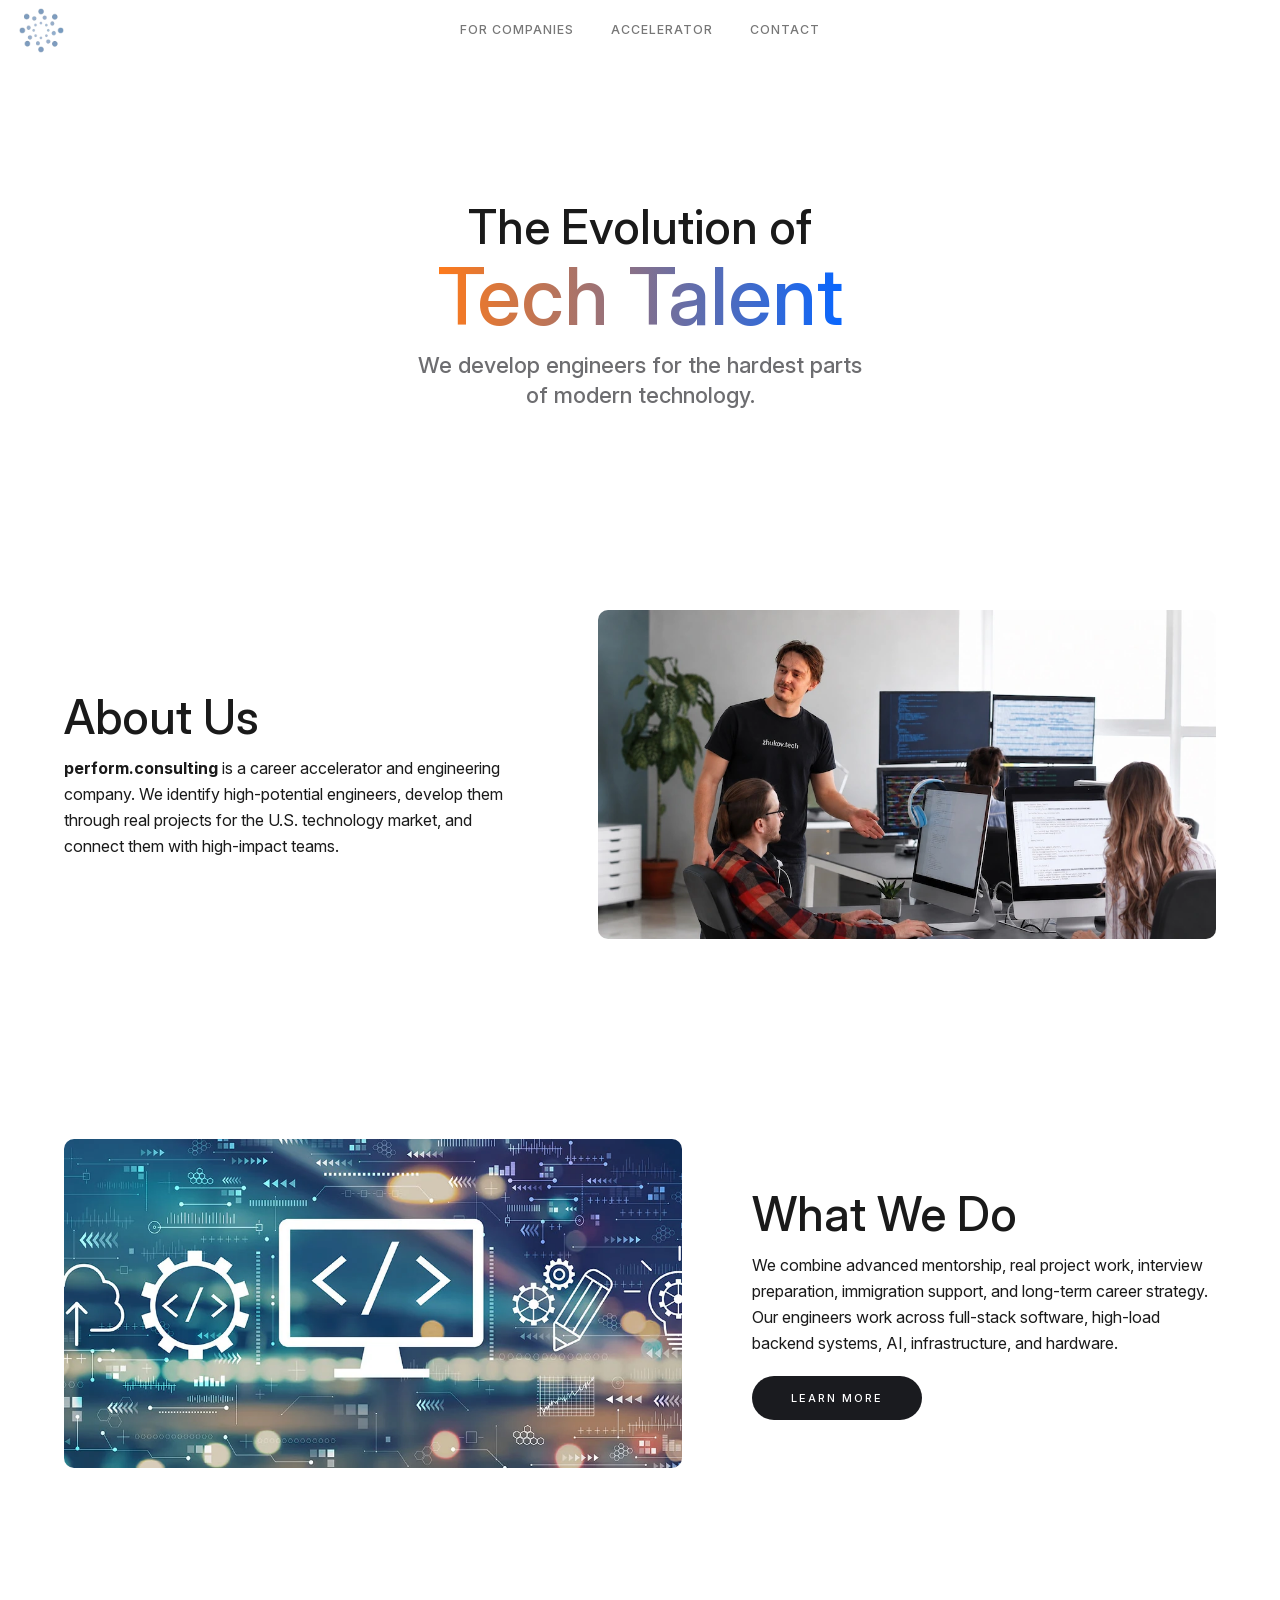
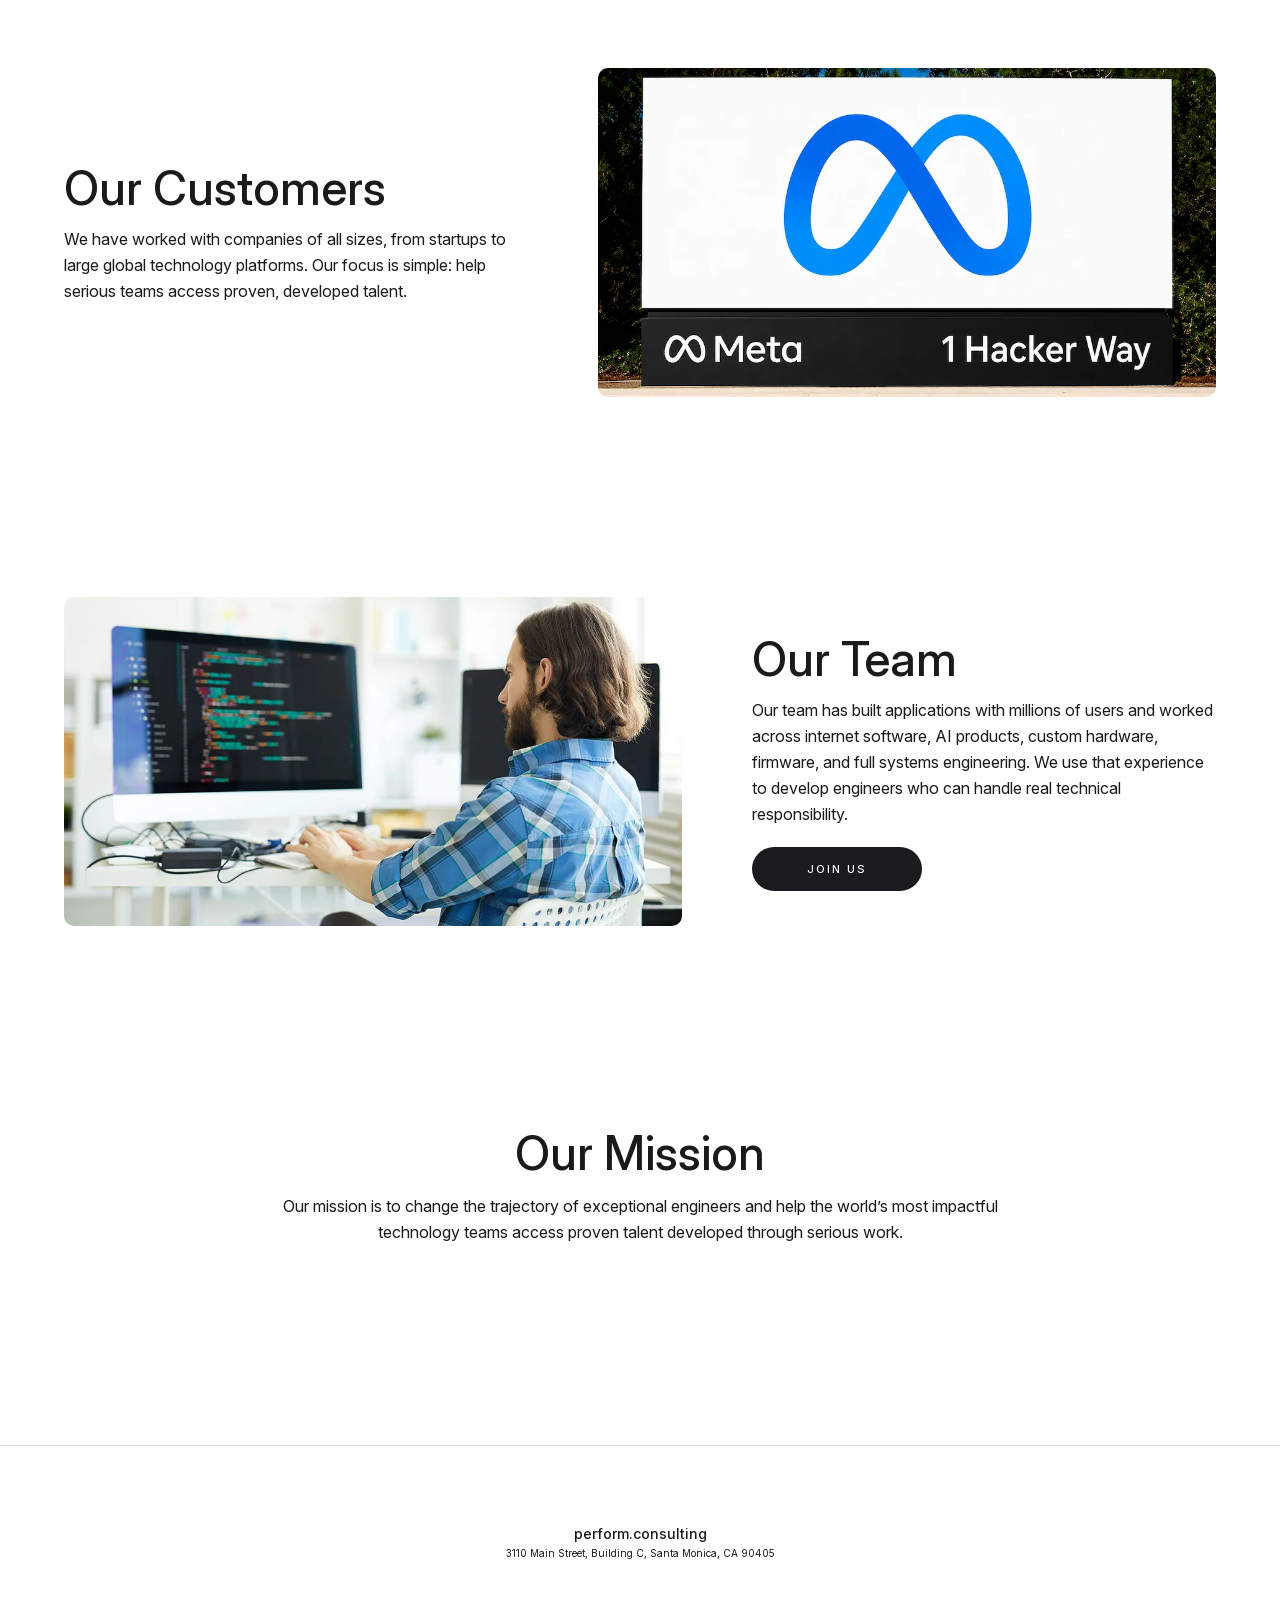
==== index.html @ 32c6f24d "Align secondary page spacing and widths" ====
<!DOCTYPE html><!--  Last Published: Sat May 23 2026 15:25:50 GMT+0000 (Coordinated Universal Time)  -->
<html data-wf-page="6175e6b0add453f90a037ee3" data-wf-site="6175e6b0add4530d88037ee0">
<head>
  <meta charset="utf-8">
  <title>perform.consulting | Engineering Talent Accelerator</title>
  <meta content="perform.consulting develops high-potential engineers through real software, AI, data, and hardware projects, preparing them for top-tier U.S. and global technology careers." name="description">
  <meta content="perform.consulting | Engineering Talent Accelerator" property="og:title">
  <meta content="perform.consulting develops high-potential engineers through real software, AI, data, and hardware projects, preparing them for top-tier U.S. and global technology careers." property="og:description">
  <meta content="perform.consulting | Engineering Talent Accelerator" name="twitter:title">
  <meta content="perform.consulting develops high-potential engineers through real software, AI, data, and hardware projects, preparing them for top-tier U.S. and global technology careers." name="twitter:description">
  <meta property="og:type" content="website">
  <meta content="summary_large_image" name="twitter:card">
  <meta content="width=device-width, initial-scale=1" name="viewport">
  <meta content="ZsxDKaGyRo-cMmP9hx0naSnuQwhyL4IqiapDIbpldpA" name="google-site-verification">
  <link href="css/normalize.css" rel="stylesheet" type="text/css">
  <link href="css/webflow.css" rel="stylesheet" type="text/css">
  <link href="css/grigory-zhukov.webflow.css?v=20260527-subpage-widths" rel="stylesheet" type="text/css">
  <script type="text/javascript">!function(o,c){var n=c.documentElement,t=" w-mod-";n.className+=t+"js",("ontouchstart"in o||o.DocumentTouch&&c instanceof DocumentTouch)&&(n.className+=t+"touch")}(window,document);</script>
  <link href="images/favicon.png" rel="shortcut icon" type="image/x-icon">
  <link href="images/webclip.png" rel="apple-touch-icon">
  <link rel="preload" href="fonts/InterVariable.woff2" as="font" type="font/woff2" crossorigin="">
  <link href="https://www.perform.consulting/" rel="canonical">
  <meta name="format-detection" content="telephone=no">
</head>
<body class="body">
  <div data-collapse="medium" data-animation="default" data-duration="0" data-easing="ease" data-easing2="ease" role="banner" class="navigation w-nav">
    <div class="navigation-wrap">
      <a href="./" aria-current="page" class="logo-link w-nav-brand w--current"><img src="images/logo_256x256.png" width="45" alt="" class="logo-image"></a>
      <div class="menu">
        <nav role="navigation" class="navigation-items w-nav-menu">
          <a href="forcompanies/" class="navigation-item w-nav-link">FOR COMPANIES</a>
          <a href="careers/" class="navigation-item w-nav-link">ACCELERATOR</a>
          <a href="contact/" class="navigation-item w-nav-link">Contact</a>
        </nav>
        <div class="menu-button w-nav-button"></div>
      </div>
    </div>
  </div>
  <div class="intro-header-pc">
    <div class="intro-content cc-homepage">
      <div class="intro-text">
        <div class="pchero-heading"><span class="pchero-title-primary">The Evolution of</span><span class="pchero-title-secondary">Tech Talent</span></div>
        <div class="paragraph-bigger cc-bigger-white-light">We develop engineers for the hardest parts of modern technology.</div>
      </div>
    </div>
  </div>
  <div class="section cc-store-home-wrap">
    <div class="container">
      <div class="home-content-wrap">
        <div class="w-layout-grid about-grid">
          <div id="w-node-_86e64837-0616-515b-4568-76c147234d34-0a037ee3">
            <div class="home-section-wrap">
              <h2 class="pcsectionheading">About Us</h2>
              <p class="paragraph"><strong>perform.consulting</strong> is a career accelerator and engineering company. We identify high-potential engineers, develop them through real projects for the U.S. technology market, and connect them with high-impact teams.</p>
            </div>
          </div><img src="images/front-about-us.webp" id="w-node-_86e64837-0616-515b-4568-76c147234d3f-0a037ee3" sizes="(max-width: 1106px) 90vw, 996px" srcset="images/front-about-us-500.webp 500w, images/front-about-us-800.webp 800w, images/front-about-us.webp 996w" alt="" class="rounded-edges">
        </div>
        <div class="w-layout-grid about-grid cc-about-2">
          <div id="w-node-_86e64837-0616-515b-4568-76c147234d41-0a037ee3">
            <div class="home-section-wrap">
              <h2 class="pcsectionheading">What We Do</h2>
              <p class="paragraph">We combine advanced mentorship, real project work, interview preparation, immigration support, and long-term career strategy. Our engineers work across full-stack software, high-load backend systems, AI, infrastructure, and hardware.</p>
            </div>
            <a href="forcompanies/" class="button w-inline-block">
              <div class="text-block">Learn More</div>
            </a>
          </div><img src="images/front-what-we-do.webp" id="w-node-_86e64837-0616-515b-4568-76c147234d4c-0a037ee3" sizes="(max-width: 1106px) 90vw, 996px" srcset="images/front-what-we-do-500.webp 500w, images/front-what-we-do-800.webp 800w, images/front-what-we-do.webp 996w" alt="" class="rounded-edges">
        </div>
        <div class="w-layout-grid about-grid">
          <div id="w-node-_351ddf1d-1126-1973-0b88-0017800ecb8f-0a037ee3">
            <div class="home-section-wrap">
              <h2 class="pcsectionheading">Our Customers</h2>
              <p class="paragraph">We have worked with companies of all sizes, from startups to large global technology platforms. Our focus is simple: help serious teams access proven, developed talent.</p>
            </div>
          </div><img src="images/front-our-customers.webp" id="w-node-_351ddf1d-1126-1973-0b88-0017800ecb95-0a037ee3" sizes="(max-width: 1106px) 90vw, 996px" srcset="images/front-our-customers-500.webp 500w, images/front-our-customers-800.webp 800w, images/front-our-customers.webp 996w" alt="" class="rounded-edges">
        </div>
        <div class="w-layout-grid about-grid cc-about-2">
          <div id="w-node-_979687c5-6141-2659-eeae-2a353567b558-0a037ee3">
            <div class="home-section-wrap">
              <h2 class="pcsectionheading">Our Team</h2>
              <p class="paragraph">Our team has built applications with millions of users and worked across internet software, AI products, custom hardware, firmware, and full systems engineering. We use that experience to develop engineers who can handle real technical responsibility.</p>
            </div>
            <a href="careers/" class="button w-inline-block">
              <div class="text-block">JOIN US</div>
            </a>
          </div><img src="images/front-our-team.webp" id="w-node-_979687c5-6141-2659-eeae-2a353567b561-0a037ee3" sizes="(max-width: 1106px) 90vw, 996px" srcset="images/front-our-team-500.webp 500w, images/front-our-team-800.webp 800w, images/front-our-team.webp 996w" alt="" class="rounded-edges">
        </div>
      </div>
    </div>
  </div>
  <div class="section">
    <div class="container">
      <div class="blog-heading">
        <div class="hero-centered-section">
          <div class="centered-container-pc hero">
            <h1 class="pcheading"><strong class="pcsectionheading">Our Mission</strong></h1>
            <p class="paragraph">Our mission is to change the trajectory of exceptional engineers and help the world&rsquo;s most impactful technology teams access proven talent developed through serious work.</p>
          </div>
        </div>
      </div>
    </div>
  </div>
  <div class="footerph">
    <div>
      <div class="footer-wrap">
        <div class="div-block-3">
          <a href="./" aria-current="page" class="sclinkfooter w--current">perform.consulting</a><span class="text-span-7">3110 Main Street, Building C, Santa Monica, CA 90405</span>
        </div>
      </div>
    </div>
  </div>
  <script src="https://d3e54v103j8qbb.cloudfront.net/js/jquery-3.5.1.min.dc5e7f18c8.js?site=6175e6b0add4530d88037ee0" type="text/javascript" integrity="sha256-9/aliU8dGd2tb6OSsuzixeV4y/faTqgFtohetphbbj0=" crossorigin="anonymous"></script>
  <script src="js/webflow.js" type="text/javascript"></script>
  <script src="js/perform-menu.js" type="text/javascript"></script>
</body>
</html>
---- css/webflow.css ----
@font-face {
  font-family: 'webflow-icons';
  src: url("[data-uri]") format('truetype');
  font-weight: normal;
  font-style: normal;
}
[class^="w-icon-"],
[class*=" w-icon-"] {
  /* use !important to prevent issues with browser extensions that change fonts */
  font-family: 'webflow-icons' !important;
  speak: none;
  font-style: normal;
  font-weight: normal;
  font-variant: normal;
  text-transform: none;
  line-height: 1;
  /* Better Font Rendering =========== */
  -webkit-font-smoothing: antialiased;
  -moz-osx-font-smoothing: grayscale;
}
.w-icon-slider-right:before {
  content: "\e600";
}
.w-icon-slider-left:before {
  content: "\e601";
}
.w-icon-nav-menu:before {
  content: "\e602";
}
.w-icon-arrow-down:before,
.w-icon-dropdown-toggle:before {
  content: "\e603";
}
.w-icon-file-upload-remove:before {
  content: "\e900";
}
.w-icon-file-upload-icon:before {
  content: "\e903";
}
* {
  -webkit-box-sizing: border-box;
  -moz-box-sizing: border-box;
  box-sizing: border-box;
}
html {
  height: 100%;
}
body {
  margin: 0;
  min-height: 100%;
  background-color: #fff;
  font-family: Arial, sans-serif;
  font-size: 14px;
  line-height: 20px;
  color: #333;
}
img {
  max-width: 100%;
  vertical-align: middle;
  display: inline-block;
}
html.w-mod-touch * {
  background-attachment: scroll !important;
}
.w-block {
  display: block;
}
.w-inline-block {
  max-width: 100%;
  display: inline-block;
}
.w-clearfix:before,
.w-clearfix:after {
  content: " ";
  display: table;
  grid-column-start: 1;
  grid-row-start: 1;
  grid-column-end: 2;
  grid-row-end: 2;
}
.w-clearfix:after {
  clear: both;
}
.w-hidden {
  display: none;
}
.w-button {
  display: inline-block;
  padding: 9px 15px;
  background-color: #3898EC;
  color: white;
  border: 0;
  line-height: inherit;
  text-decoration: none;
  cursor: pointer;
  border-radius: 0;
}
input.w-button {
  -webkit-appearance: button;
}
html[data-w-dynpage] [data-w-cloak] {
  color: transparent !important;
}
.w-code-block {
  margin: unset;
}
pre.w-code-block code {
  all: inherit;
}
pre.w-code-block code > span {
  display: block !important;
}
.w-optimization {
  display: contents;
}
.w-webflow-badge,
.w-webflow-badge > img {
  box-sizing: unset;
  width: unset;
  height: unset;
  max-height: unset;
  max-width: unset;
  min-height: unset;
  min-width: unset;
  margin: unset;
  padding: unset;
  float: unset;
  clear: unset;
  border: unset;
  border-radius: unset;
  background: unset;
  background-image: unset;
  background-position: unset;
  background-size: unset;
  background-repeat: unset;
  background-origin: unset;
  background-clip: unset;
  background-attachment: unset;
  background-color: unset;
  box-shadow: unset;
  transform: unset;
  transition: unset;
  direction: unset;
  font-family: unset;
  font-weight: unset;
  color: unset;
  font-size: unset;
  line-height: unset;
  font-style: unset;
  font-variant: unset;
  text-align: unset;
  letter-spacing: unset;
  text-decoration: unset;
  text-indent: unset;
  text-transform: unset;
  list-style-type: unset;
  text-shadow: unset;
  vertical-align: unset;
  cursor: unset;
  white-space: unset;
  word-break: unset;
  word-spacing: unset;
  word-wrap: unset;
}
.w-webflow-badge {
  position: fixed !important;
  display: inline-block !important;
  visibility: visible !important;
  opacity: 1 !important;
  z-index: 2147483647 !important;
  top: auto !important;
  right: 12px !important;
  bottom: 12px !important;
  left: auto !important;
  color: #aaadb0 !important;
  background-color: #fff !important;
  border-radius: 3px !important;
  padding: 6px !important;
  font-size: 12px !important;
  line-height: 14px !important;
  text-decoration: none !important;
  transform: none !important;
  margin: 0 !important;
  width: auto !important;
  height: auto !important;
  overflow: unset !important;
  white-space: nowrap;
  box-shadow: 0 0 0 1px rgba(0, 0, 0, 0.1), 0px 1px 3px rgba(0, 0, 0, 0.1);
  cursor: pointer;
}
.w-webflow-badge > img {
  position: unset;
  display: inline-block !important;
  visibility: unset !important;
  opacity: 1 !important;
  vertical-align: middle !important;
}
h1,
h2,
h3,
h4,
h5,
h6 {
  font-weight: bold;
  margin-bottom: 10px;
}
h1 {
  font-size: 38px;
  line-height: 44px;
  margin-top: 20px;
}
h2 {
  font-size: 32px;
  line-height: 36px;
  margin-top: 20px;
}
h3 {
  font-size: 24px;
  line-height: 30px;
  margin-top: 20px;
}
h4 {
  font-size: 18px;
  line-height: 24px;
  margin-top: 10px;
}
h5 {
  font-size: 14px;
  line-height: 20px;
  margin-top: 10px;
}
h6 {
  font-size: 12px;
  line-height: 18px;
  margin-top: 10px;
}
p {
  margin-top: 0;
  margin-bottom: 10px;
}
blockquote {
  margin: 0 0 10px 0;
  padding: 10px 20px;
  border-left: 5px solid #E2E2E2;
  font-size: 18px;
  line-height: 22px;
}
figure {
  margin: 0;
  margin-bottom: 10px;
}
figcaption {
  margin-top: 5px;
  text-align: center;
}
ul,
ol {
  margin-top: 0px;
  margin-bottom: 10px;
  padding-left: 40px;
}
.w-list-unstyled {
  padding-left: 0;
  list-style: none;
}
.w-embed:before,
.w-embed:after {
  content: " ";
  display: table;
  grid-column-start: 1;
  grid-row-start: 1;
  grid-column-end: 2;
  grid-row-end: 2;
}
.w-embed:after {
  clear: both;
}
.w-video {
  width: 100%;
  position: relative;
  padding: 0;
}
.w-video iframe,
.w-video object,
.w-video embed {
  position: absolute;
  top: 0;
  left: 0;
  width: 100%;
  height: 100%;
  border: none;
}
fieldset {
  padding: 0;
  margin: 0;
  border: 0;
}
button,
[type='button'],
[type='reset'] {
  border: 0;
  cursor: pointer;
  -webkit-appearance: button;
}
.w-form {
  margin: 0 0 15px;
}
.w-form-done {
  display: none;
  padding: 20px;
  text-align: center;
  background-color: #dddddd;
}
.w-form-fail {
  display: none;
  margin-top: 10px;
  padding: 10px;
  background-color: #ffdede;
}
label {
  display: block;
  margin-bottom: 5px;
  font-weight: bold;
}
.w-input,
.w-select {
  display: block;
  width: 100%;
  height: 38px;
  padding: 8px 12px;
  margin-bottom: 10px;
  font-size: 14px;
  line-height: 1.42857143;
  color: #333333;
  vertical-align: middle;
  background-color: #ffffff;
  border: 1px solid #cccccc;
}
.w-input::placeholder,
.w-select::placeholder {
  color: #999;
}
.w-input:focus,
.w-select:focus {
  border-color: #3898EC;
  outline: 0;
}
.w-input[disabled],
.w-select[disabled],
.w-input[readonly],
.w-select[readonly],
fieldset[disabled] .w-input,
fieldset[disabled] .w-select {
  cursor: not-allowed;
}
.w-input[disabled]:not(.w-input-disabled),
.w-select[disabled]:not(.w-input-disabled),
.w-input[readonly],
.w-select[readonly],
fieldset[disabled]:not(.w-input-disabled) .w-input,
fieldset[disabled]:not(.w-input-disabled) .w-select {
  background-color: #eeeeee;
}
textarea.w-input,
textarea.w-select {
  height: auto;
}
.w-select {
  background-color: #f3f3f3;
}
.w-select[multiple] {
  height: auto;
}
.w-form-label {
  display: inline-block;
  cursor: pointer;
  font-weight: normal;
  margin-bottom: 0px;
}
.w-radio {
  display: block;
  margin-bottom: 5px;
  padding-left: 20px;
}
.w-radio:before,
.w-radio:after {
  content: " ";
  display: table;
  grid-column-start: 1;
  grid-row-start: 1;
  grid-column-end: 2;
  grid-row-end: 2;
}
.w-radio:after {
  clear: both;
}
.w-radio-input {
  margin: 4px 0 0;
  line-height: normal;
  float: left;
  margin-left: -20px;
}
.w-radio-input {
  margin-top: 3px;
}
.w-file-upload {
  display: block;
  margin-bottom: 10px;
}
.w-file-upload-input {
  width: 0.1px;
  height: 0.1px;
  opacity: 0;
  overflow: hidden;
  position: absolute;
  z-index: -100;
}
.w-file-upload-default,
.w-file-upload-uploading,
.w-file-upload-success {
  display: inline-block;
  color: #333333;
}
.w-file-upload-error {
  display: block;
  margin-top: 10px;
}
.w-file-upload-default.w-hidden,
.w-file-upload-uploading.w-hidden,
.w-file-upload-error.w-hidden,
.w-file-upload-success.w-hidden {
  display: none;
}
.w-file-upload-uploading-btn {
  display: flex;
  font-size: 14px;
  font-weight: normal;
  cursor: pointer;
  margin: 0;
  padding: 8px 12px;
  border: 1px solid #cccccc;
  background-color: #fafafa;
}
.w-file-upload-file {
  display: flex;
  flex-grow: 1;
  justify-content: space-between;
  margin: 0;
  padding: 8px 9px 8px 11px;
  border: 1px solid #cccccc;
  background-color: #fafafa;
}
.w-file-upload-file-name {
  font-size: 14px;
  font-weight: normal;
  display: block;
}
.w-file-remove-link {
  margin-top: 3px;
  margin-left: 10px;
  width: auto;
  height: auto;
  padding: 3px;
  display: block;
  cursor: pointer;
}
.w-icon-file-upload-remove {
  margin: auto;
  font-size: 10px;
}
.w-file-upload-error-msg {
  display: inline-block;
  color: #ea384c;
  padding: 2px 0;
}
.w-file-upload-info {
  display: inline-block;
  line-height: 38px;
  padding: 0 12px;
}
.w-file-upload-label {
  display: inline-block;
  font-size: 14px;
  font-weight: normal;
  cursor: pointer;
  margin: 0;
  padding: 8px 12px;
  border: 1px solid #cccccc;
  background-color: #fafafa;
}
.w-icon-file-upload-icon,
.w-icon-file-upload-uploading {
  display: inline-block;
  margin-right: 8px;
  width: 20px;
}
.w-icon-file-upload-uploading {
  height: 20px;
}
.w-container {
  margin-left: auto;
  margin-right: auto;
  max-width: 940px;
}
.w-container:before,
.w-container:after {
  content: " ";
  display: table;
  grid-column-start: 1;
  grid-row-start: 1;
  grid-column-end: 2;
  grid-row-end: 2;
}
.w-container:after {
  clear: both;
}
.w-container .w-row {
  margin-left: -10px;
  margin-right: -10px;
}
.w-row:before,
.w-row:after {
  content: " ";
  display: table;
  grid-column-start: 1;
  grid-row-start: 1;
  grid-column-end: 2;
  grid-row-end: 2;
}
.w-row:after {
  clear: both;
}
.w-row .w-row {
  margin-left: 0;
  margin-right: 0;
}
.w-col {
  position: relative;
  float: left;
  width: 100%;
  min-height: 1px;
  padding-left: 10px;
  padding-right: 10px;
}
.w-col .w-col {
  padding-left: 0;
  padding-right: 0;
}
.w-col-1 {
  width: 8.33333333%;
}
.w-col-2 {
  width: 16.66666667%;
}
.w-col-3 {
  width: 25%;
}
.w-col-4 {
  width: 33.33333333%;
}
.w-col-5 {
  width: 41.66666667%;
}
.w-col-6 {
  width: 50%;
}
.w-col-7 {
  width: 58.33333333%;
}
.w-col-8 {
  width: 66.66666667%;
}
.w-col-9 {
  width: 75%;
}
.w-col-10 {
  width: 83.33333333%;
}
.w-col-11 {
  width: 91.66666667%;
}
.w-col-12 {
  width: 100%;
}
.w-hidden-main {
  display: none !important;
}
@media screen and (max-width: 991px) {
  .w-container {
    max-width: 728px;
  }
  .w-hidden-main {
    display: inherit !important;
  }
  .w-hidden-medium {
    display: none !important;
  }
  .w-col-medium-1 {
    width: 8.33333333%;
  }
  .w-col-medium-2 {
    width: 16.66666667%;
  }
  .w-col-medium-3 {
    width: 25%;
  }
  .w-col-medium-4 {
    width: 33.33333333%;
  }
  .w-col-medium-5 {
    width: 41.66666667%;
  }
  .w-col-medium-6 {
    width: 50%;
  }
  .w-col-medium-7 {
    width: 58.33333333%;
  }
  .w-col-medium-8 {
    width: 66.66666667%;
  }
  .w-col-medium-9 {
    width: 75%;
  }
  .w-col-medium-10 {
    width: 83.33333333%;
  }
  .w-col-medium-11 {
    width: 91.66666667%;
  }
  .w-col-medium-12 {
    width: 100%;
  }
  .w-col-stack {
    width: 100%;
    left: auto;
    right: auto;
  }
}
@media screen and (max-width: 767px) {
  .w-hidden-main {
    display: inherit !important;
  }
  .w-hidden-medium {
    display: inherit !important;
  }
  .w-hidden-small {
    display: none !important;
  }
  .w-row,
  .w-container .w-row {
    margin-left: 0;
    margin-right: 0;
  }
  .w-col {
    width: 100%;
    left: auto;
    right: auto;
  }
  .w-col-small-1 {
    width: 8.33333333%;
  }
  .w-col-small-2 {
    width: 16.66666667%;
  }
  .w-col-small-3 {
    width: 25%;
  }
  .w-col-small-4 {
    width: 33.33333333%;
  }
  .w-col-small-5 {
    width: 41.66666667%;
  }
  .w-col-small-6 {
    width: 50%;
  }
  .w-col-small-7 {
    width: 58.33333333%;
  }
  .w-col-small-8 {
    width: 66.66666667%;
  }
  .w-col-small-9 {
    width: 75%;
  }
  .w-col-small-10 {
    width: 83.33333333%;
  }
  .w-col-small-11 {
    width: 91.66666667%;
  }
  .w-col-small-12 {
    width: 100%;
  }
}
@media screen and (max-width: 479px) {
  .w-container {
    max-width: none;
  }
  .w-hidden-main {
    display: inherit !important;
  }
  .w-hidden-medium {
    display: inherit !important;
  }
  .w-hidden-small {
    display: inherit !important;
  }
  .w-hidden-tiny {
    display: none !important;
  }
  .w-col {
    width: 100%;
  }
  .w-col-tiny-1 {
    width: 8.33333333%;
  }
  .w-col-tiny-2 {
    width: 16.66666667%;
  }
  .w-col-tiny-3 {
    width: 25%;
  }
  .w-col-tiny-4 {
    width: 33.33333333%;
  }
  .w-col-tiny-5 {
    width: 41.66666667%;
  }
  .w-col-tiny-6 {
    width: 50%;
  }
  .w-col-tiny-7 {
    width: 58.33333333%;
  }
  .w-col-tiny-8 {
    width: 66.66666667%;
  }
  .w-col-tiny-9 {
    width: 75%;
  }
  .w-col-tiny-10 {
    width: 83.33333333%;
  }
  .w-col-tiny-11 {
    width: 91.66666667%;
  }
  .w-col-tiny-12 {
    width: 100%;
  }
}
.w-widget {
  position: relative;
}
.w-widget-map {
  width: 100%;
  height: 400px;
}
.w-widget-map label {
  width: auto;
  display: inline;
}
.w-widget-map img {
  max-width: inherit;
}
.w-widget-map .gm-style-iw {
  text-align: center;
}
.w-widget-map .gm-style-iw > button {
  display: none !important;
}
.w-widget-twitter {
  overflow: hidden;
}
.w-widget-twitter-count-shim {
  display: inline-block;
  vertical-align: top;
  position: relative;
  width: 28px;
  height: 20px;
  text-align: center;
  background: white;
  border: #758696 solid 1px;
  border-radius: 3px;
}
.w-widget-twitter-count-shim * {
  pointer-events: none;
  user-select: none;
}
.w-widget-twitter-count-shim .w-widget-twitter-count-inner {
  position: relative;
  font-size: 15px;
  line-height: 12px;
  text-align: center;
  color: #999;
  font-family: serif;
}
.w-widget-twitter-count-shim .w-widget-twitter-count-clear {
  position: relative;
  display: block;
}
.w-widget-twitter-count-shim.w--large {
  width: 36px;
  height: 28px;
}
.w-widget-twitter-count-shim.w--large .w-widget-twitter-count-inner {
  font-size: 18px;
  line-height: 18px;
}
.w-widget-twitter-count-shim:not(.w--vertical) {
  margin-left: 5px;
  margin-right: 8px;
}
.w-widget-twitter-count-shim:not(.w--vertical).w--large {
  margin-left: 6px;
}
.w-widget-twitter-count-shim:not(.w--vertical):before,
.w-widget-twitter-count-shim:not(.w--vertical):after {
  top: 50%;
  left: 0;
  border: solid transparent;
  content: ' ';
  height: 0;
  width: 0;
  position: absolute;
  pointer-events: none;
}
.w-widget-twitter-count-shim:not(.w--vertical):before {
  border-color: rgba(117, 134, 150, 0);
  border-right-color: #5d6c7b;
  border-width: 4px;
  margin-left: -9px;
  margin-top: -4px;
}
.w-widget-twitter-count-shim:not(.w--vertical).w--large:before {
  border-width: 5px;
  margin-left: -10px;
  margin-top: -5px;
}
.w-widget-twitter-count-shim:not(.w--vertical):after {
  border-color: rgba(255, 255, 255, 0);
  border-right-color: white;
  border-width: 4px;
  margin-left: -8px;
  margin-top: -4px;
}
.w-widget-twitter-count-shim:not(.w--vertical).w--large:after {
  border-width: 5px;
  margin-left: -9px;
  margin-top: -5px;
}
.w-widget-twitter-count-shim.w--vertical {
  width: 61px;
  height: 33px;
  margin-bottom: 8px;
}
.w-widget-twitter-count-shim.w--vertical:before,
.w-widget-twitter-count-shim.w--vertical:after {
  top: 100%;
  left: 50%;
  border: solid transparent;
  content: ' ';
  height: 0;
  width: 0;
  position: absolute;
  pointer-events: none;
}
.w-widget-twitter-count-shim.w--vertical:before {
  border-color: rgba(117, 134, 150, 0);
  border-top-color: #5d6c7b;
  border-width: 5px;
  margin-left: -5px;
}
.w-widget-twitter-count-shim.w--vertical:after {
  border-color: rgba(255, 255, 255, 0);
  border-top-color: white;
  border-width: 4px;
  margin-left: -4px;
}
.w-widget-twitter-count-shim.w--vertical .w-widget-twitter-count-inner {
  font-size: 18px;
  line-height: 22px;
}
.w-widget-twitter-count-shim.w--vertical.w--large {
  width: 76px;
}
.w-background-video {
  position: relative;
  overflow: hidden;
  height: 500px;
  color: white;
}
.w-background-video > video {
  background-size: cover;
  background-position: 50% 50%;
  position: absolute;
  margin: auto;
  width: 100%;
  height: 100%;
  right: -100%;
  bottom: -100%;
  top: -100%;
  left: -100%;
  object-fit: cover;
  z-index: -100;
}
.w-background-video > video::-webkit-media-controls-start-playback-button {
  display: none !important;
  -webkit-appearance: none;
}
.w-background-video--control {
  position: absolute;
  bottom: 1em;
  right: 1em;
  background-color: transparent;
  padding: 0;
}
.w-background-video--control > [hidden] {
  display: none !important;
}
.w-slider {
  position: relative;
  height: 300px;
  text-align: center;
  background: #dddddd;
  clear: both;
  -webkit-tap-highlight-color: rgba(0, 0, 0, 0);
  tap-highlight-color: rgba(0, 0, 0, 0);
}
.w-slider-mask {
  position: relative;
  display: block;
  overflow: hidden;
  z-index: 1;
  left: 0;
  right: 0;
  height: 100%;
  white-space: nowrap;
}
.w-slide {
  position: relative;
  display: inline-block;
  vertical-align: top;
  width: 100%;
  height: 100%;
  white-space: normal;
  text-align: left;
}
.w-slider-nav {
  position: absolute;
  z-index: 2;
  top: auto;
  right: 0;
  bottom: 0;
  left: 0;
  margin: auto;
  padding-top: 10px;
  height: 40px;
  text-align: center;
  -webkit-tap-highlight-color: rgba(0, 0, 0, 0);
  tap-highlight-color: rgba(0, 0, 0, 0);
}
.w-slider-nav.w-round > div {
  border-radius: 100%;
}
.w-slider-nav.w-num > div {
  width: auto;
  height: auto;
  padding: 0.2em 0.5em;
  font-size: inherit;
  line-height: inherit;
}
.w-slider-nav.w-shadow > div {
  box-shadow: 0 0 3px rgba(51, 51, 51, 0.4);
}
.w-slider-nav-invert {
  color: #fff;
}
.w-slider-nav-invert > div {
  background-color: rgba(34, 34, 34, 0.4);
}
.w-slider-nav-invert > div.w-active {
  background-color: #222;
}
.w-slider-dot {
  position: relative;
  display: inline-block;
  width: 1em;
  height: 1em;
  background-color: rgba(255, 255, 255, 0.4);
  cursor: pointer;
  margin: 0 3px 0.5em;
  transition: background-color 100ms, color 100ms;
}
.w-slider-dot.w-active {
  background-color: #fff;
}
.w-slider-dot:focus {
  outline: none;
  box-shadow: 0px 0px 0px 2px #fff;
}
.w-slider-dot:focus.w-active {
  box-shadow: none;
}
.w-slider-arrow-left,
.w-slider-arrow-right {
  position: absolute;
  width: 80px;
  top: 0;
  right: 0;
  bottom: 0;
  left: 0;
  margin: auto;
  cursor: pointer;
  overflow: hidden;
  color: white;
  font-size: 40px;
  -webkit-tap-highlight-color: rgba(0, 0, 0, 0);
  tap-highlight-color: rgba(0, 0, 0, 0);
  user-select: none;
}
.w-slider-arrow-left [class^='w-icon-'],
.w-slider-arrow-right [class^='w-icon-'],
.w-slider-arrow-left [class*=' w-icon-'],
.w-slider-arrow-right [class*=' w-icon-'] {
  position: absolute;
}
.w-slider-arrow-left:focus,
.w-slider-arrow-right:focus {
  outline: 0;
}
.w-slider-arrow-left {
  z-index: 3;
  right: auto;
}
.w-slider-arrow-right {
  z-index: 4;
  left: auto;
}
.w-icon-slider-left,
.w-icon-slider-right {
  top: 0;
  right: 0;
  bottom: 0;
  left: 0;
  margin: auto;
  width: 1em;
  height: 1em;
}
.w-slider-aria-label {
  border: 0;
  clip: rect(0 0 0 0);
  height: 1px;
  margin: -1px;
  overflow: hidden;
  padding: 0;
  position: absolute;
  width: 1px;
}
.w-slider-force-show {
  display: block !important;
}
.w-dropdown {
  display: inline-block;
  position: relative;
  text-align: left;
  margin-left: auto;
  margin-right: auto;
  z-index: 900;
}
.w-dropdown-btn,
.w-dropdown-toggle,
.w-dropdown-link {
  position: relative;
  vertical-align: top;
  text-decoration: none;
  color: #222222;
  padding: 20px;
  text-align: left;
  margin-left: auto;
  margin-right: auto;
  white-space: nowrap;
}
.w-dropdown-toggle {
  user-select: none;
  display: inline-block;
  cursor: pointer;
  padding-right: 40px;
}
.w-dropdown-toggle:focus {
  outline: 0;
}
.w-icon-dropdown-toggle {
  position: absolute;
  top: 0;
  right: 0;
  bottom: 0;
  margin: auto;
  margin-right: 20px;
  width: 1em;
  height: 1em;
}
.w-dropdown-list {
  position: absolute;
  background: #dddddd;
  display: none;
  min-width: 100%;
}
.w-dropdown-list.w--open {
  display: block;
}
.w-dropdown-link {
  padding: 10px 20px;
  display: block;
  color: #222222;
}
.w-dropdown-link.w--current {
  color: #0082f3;
}
.w-dropdown-link:focus {
  outline: 0;
}
@media screen and (max-width: 767px) {
  .w-nav-brand {
    padding-left: 10px;
  }
}
/**
 * ## Note
 * Safari (on both iOS and OS X) does not handle viewport units (vh, vw) well.
 * For example percentage units do not work on descendants of elements that
 * have any dimensions expressed in viewport units. It also doesn’t handle them at
 * all in `calc()`.
 */
/**
 * Wrapper around all lightbox elements
 *
 * 1. Since the lightbox can receive focus, IE also gives it an outline.
 * 2. Fixes flickering on Chrome when a transition is in progress
 *    underneath the lightbox.
 */
.w-lightbox-backdrop {
  cursor: auto;
  font-style: normal;
  letter-spacing: normal;
  list-style: disc;
  text-indent: 0;
  text-shadow: none;
  text-transform: none;
  visibility: visible;
  white-space: normal;
  word-break: normal;
  word-spacing: normal;
  word-wrap: normal;
  position: fixed;
  top: 0;
  right: 0;
  bottom: 0;
  left: 0;
  color: #fff;
  font-family: "Helvetica Neue", Helvetica, Ubuntu, "Segoe UI", Verdana, sans-serif;
  font-size: 17px;
  line-height: 1.2;
  font-weight: 300;
  text-align: center;
  background: rgba(0, 0, 0, 0.9);
  z-index: 2000;
  outline: 0;
  /* 1 */
  opacity: 0;
  -webkit-user-select: none;
  -moz-user-select: none;
  -webkit-tap-highlight-color: transparent;
  -webkit-transform: translate(0, 0);
  /* 2 */
}
/**
 * Neat trick to bind the rubberband effect to our canvas instead of the whole
 * document on iOS. It also prevents a bug that causes the document underneath to scroll.
 */
.w-lightbox-backdrop,
.w-lightbox-container {
  height: 100%;
  overflow: auto;
  -webkit-overflow-scrolling: touch;
}
.w-lightbox-content {
  position: relative;
  height: 100vh;
  overflow: hidden;
}
.w-lightbox-view {
  position: absolute;
  width: 100vw;
  height: 100vh;
  opacity: 0;
}
.w-lightbox-view:before {
  content: "";
  height: 100vh;
}
/* .w-lightbox-content */
.w-lightbox-group,
.w-lightbox-group .w-lightbox-view,
.w-lightbox-group .w-lightbox-view:before {
  height: 86vh;
}
.w-lightbox-frame,
.w-lightbox-view:before {
  display: inline-block;
  vertical-align: middle;
}
/*
 * 1. Remove default margin set by user-agent on the <figure> element.
 */
.w-lightbox-figure {
  position: relative;
  margin: 0;
  /* 1 */
}
.w-lightbox-group .w-lightbox-figure {
  cursor: pointer;
}
/**
 * IE adds image dimensions as width and height attributes on the IMG tag,
 * but we need both width and height to be set to auto to enable scaling.
 */
.w-lightbox-img {
  width: auto;
  height: auto;
  max-width: none;
}
/**
 * 1. Reset if style is set by user on "All Images"
 */
.w-lightbox-image {
  display: block;
  float: none;
  /* 1 */
  max-width: 100vw;
  max-height: 100vh;
}
.w-lightbox-group .w-lightbox-image {
  max-height: 86vh;
}
.w-lightbox-caption {
  position: absolute;
  right: 0;
  bottom: 0;
  left: 0;
  padding: 0.5em 1em;
  background: rgba(0, 0, 0, 0.4);
  text-align: left;
  text-overflow: ellipsis;
  white-space: nowrap;
  overflow: hidden;
}
.w-lightbox-embed {
  position: absolute;
  top: 0;
  right: 0;
  bottom: 0;
  left: 0;
  width: 100%;
  height: 100%;
}
.w-lightbox-control {
  position: absolute;
  top: 0;
  width: 4em;
  background-size: 24px;
  background-repeat: no-repeat;
  background-position: center;
  cursor: pointer;
  -webkit-transition: all 0.3s;
  transition: all 0.3s;
}
.w-lightbox-left {
  display: none;
  bottom: 0;
  left: 0;
  /* <svg xmlns="http://www.w3.org/2000/svg" viewBox="-20 0 24 40" width="24" height="40"><g transform="rotate(45)"><path d="m0 0h5v23h23v5h-28z" opacity=".4"/><path d="m1 1h3v23h23v3h-26z" fill="#fff"/></g></svg> */
  background-image: url("[data-uri]");
}
.w-lightbox-right {
  display: none;
  right: 0;
  bottom: 0;
  /* <svg xmlns="http://www.w3.org/2000/svg" viewBox="-4 0 24 40" width="24" height="40"><g transform="rotate(45)"><path d="m0-0h28v28h-5v-23h-23z" opacity=".4"/><path d="m1 1h26v26h-3v-23h-23z" fill="#fff"/></g></svg> */
  background-image: url("[data-uri]");
}
/*
 * Without specifying the with and height inside the SVG, all versions of IE render the icon too small.
 * The bug does not seem to manifest itself if the elements are tall enough such as the above arrows.
 * (http://stackoverflow.com/questions/16092114/background-size-differs-in-internet-explorer)
 */
.w-lightbox-close {
  right: 0;
  height: 2.6em;
  /* <svg xmlns="http://www.w3.org/2000/svg" viewBox="-4 0 18 17" width="18" height="17"><g transform="rotate(45)"><path d="m0 0h7v-7h5v7h7v5h-7v7h-5v-7h-7z" opacity=".4"/><path d="m1 1h7v-7h3v7h7v3h-7v7h-3v-7h-7z" fill="#fff"/></g></svg> */
  background-image: url("[data-uri]");
  background-size: 18px;
}
/**
 * 1. All IE versions add extra space at the bottom without this.
 */
.w-lightbox-strip {
  position: absolute;
  bottom: 0;
  left: 0;
  right: 0;
  padding: 0 1vh;
  line-height: 0;
  /* 1 */
  white-space: nowrap;
  overflow-x: auto;
  overflow-y: hidden;
}
/*
 * 1. We use content-box to avoid having to do `width: calc(10vh + 2vw)`
 *    which doesn’t work in Safari anyway.
 * 2. Chrome renders images pixelated when switching to GPU. Making sure
 *    the parent is also rendered on the GPU (by setting translate3d for
 *    example) fixes this behavior.
 */
.w-lightbox-item {
  display: inline-block;
  width: 10vh;
  padding: 2vh 1vh;
  box-sizing: content-box;
  /* 1 */
  cursor: pointer;
  -webkit-transform: translate3d(0, 0, 0);
  /* 2 */
}
.w-lightbox-active {
  opacity: 0.3;
}
.w-lightbox-thumbnail {
  position: relative;
  height: 10vh;
  background: #222;
  overflow: hidden;
}
.w-lightbox-thumbnail-image {
  position: absolute;
  top: 0;
  left: 0;
}
.w-lightbox-thumbnail .w-lightbox-tall {
  top: 50%;
  width: 100%;
  -webkit-transform: translate(0, -50%);
  transform: translate(0, -50%);
}
.w-lightbox-thumbnail .w-lightbox-wide {
  left: 50%;
  height: 100%;
  -webkit-transform: translate(-50%, 0);
  transform: translate(-50%, 0);
}
/*
 * Spinner
 *
 * Absolute pixel values are used to avoid rounding errors that would cause
 * the white spinning element to be misaligned with the track.
 */
.w-lightbox-spinner {
  position: absolute;
  top: 50%;
  left: 50%;
  box-sizing: border-box;
  width: 40px;
  height: 40px;
  margin-top: -20px;
  margin-left: -20px;
  border: 5px solid rgba(0, 0, 0, 0.4);
  border-radius: 50%;
  -webkit-animation: spin 0.8s infinite linear;
  animation: spin 0.8s infinite linear;
}
.w-lightbox-spinner:after {
  content: "";
  position: absolute;
  top: -4px;
  right: -4px;
  bottom: -4px;
  left: -4px;
  border: 3px solid transparent;
  border-bottom-color: #fff;
  border-radius: 50%;
}
/*
 * Utility classes
 */
.w-lightbox-hide {
  display: none;
}
.w-lightbox-noscroll {
  overflow: hidden;
}
@media (min-width: 768px) {
  .w-lightbox-content {
    height: 96vh;
    margin-top: 2vh;
  }
  .w-lightbox-view,
  .w-lightbox-view:before {
    height: 96vh;
  }
  /* .w-lightbox-content */
  .w-lightbox-group,
  .w-lightbox-group .w-lightbox-view,
  .w-lightbox-group .w-lightbox-view:before {
    height: 84vh;
  }
  .w-lightbox-image {
    max-width: 96vw;
    max-height: 96vh;
  }
  .w-lightbox-group .w-lightbox-image {
    max-width: 82.3vw;
    max-height: 84vh;
  }
  .w-lightbox-left,
  .w-lightbox-right {
    display: block;
    opacity: 0.5;
  }
  .w-lightbox-close {
    opacity: 0.8;
  }
  .w-lightbox-control:hover {
    opacity: 1;
  }
}
.w-lightbox-inactive,
.w-lightbox-inactive:hover {
  opacity: 0;
}
.w-richtext:before,
.w-richtext:after {
  content: " ";
  display: table;
  grid-column-start: 1;
  grid-row-start: 1;
  grid-column-end: 2;
  grid-row-end: 2;
}
.w-richtext:after {
  clear: both;
}
.w-richtext[contenteditable="true"]:before,
.w-richtext[contenteditable="true"]:after {
  white-space: initial;
}
.w-richtext ol,
.w-richtext ul {
  overflow: hidden;
}
.w-richtext .w-richtext-figure-selected.w-richtext-figure-type-video div:after,
.w-richtext .w-richtext-figure-selected[data-rt-type="video"] div:after {
  outline: 2px solid #2895f7;
}
.w-richtext .w-richtext-figure-selected.w-richtext-figure-type-image div,
.w-richtext .w-richtext-figure-selected[data-rt-type="image"] div {
  outline: 2px solid #2895f7;
}
.w-richtext figure.w-richtext-figure-type-video > div:after,
.w-richtext figure[data-rt-type="video"] > div:after {
  content: '';
  position: absolute;
  display: none;
  left: 0;
  top: 0;
  right: 0;
  bottom: 0;
}
.w-richtext figure {
  position: relative;
  max-width: 60%;
}
.w-richtext figure > div:before {
  cursor: default!important;
}
.w-richtext figure img {
  width: 100%;
}
.w-richtext figure figcaption.w-richtext-figcaption-placeholder {
  opacity: 0.6;
}
.w-richtext figure div {
  /* fix incorrectly sized selection border in the data manager */
  font-size: 0px;
  color: transparent;
}
.w-richtext figure.w-richtext-figure-type-image,
.w-richtext figure[data-rt-type="image"] {
  display: table;
}
.w-richtext figure.w-richtext-figure-type-image > div,
.w-richtext figure[data-rt-type="image"] > div {
  display: inline-block;
}
.w-richtext figure.w-richtext-figure-type-image > figcaption,
.w-richtext figure[data-rt-type="image"] > figcaption {
  display: table-caption;
  caption-side: bottom;
}
.w-richtext figure.w-richtext-figure-type-video,
.w-richtext figure[data-rt-type="video"] {
  width: 60%;
  height: 0;
}
.w-richtext figure.w-richtext-figure-type-video iframe,
.w-richtext figure[data-rt-type="video"] iframe {
  position: absolute;
  top: 0;
  left: 0;
  width: 100%;
  height: 100%;
}
.w-richtext figure.w-richtext-figure-type-video > div,
.w-richtext figure[data-rt-type="video"] > div {
  width: 100%;
}
.w-richtext figure.w-richtext-align-center {
  margin-right: auto;
  margin-left: auto;
  clear: both;
}
.w-richtext figure.w-richtext-align-center.w-richtext-figure-type-image > div,
.w-richtext figure.w-richtext-align-center[data-rt-type="image"] > div {
  max-width: 100%;
}
.w-richtext figure.w-richtext-align-normal {
  clear: both;
}
.w-richtext figure.w-richtext-align-fullwidth {
  width: 100%;
  max-width: 100%;
  text-align: center;
  clear: both;
  display: block;
  margin-right: auto;
  margin-left: auto;
}
.w-richtext figure.w-richtext-align-fullwidth > div {
  display: inline-block;
  /* padding-bottom is used for aspect ratios in video figures
      we want the div to inherit that so hover/selection borders in the designer-canvas
      fit right*/
  padding-bottom: inherit;
}
.w-richtext figure.w-richtext-align-fullwidth > figcaption {
  display: block;
}
.w-richtext figure.w-richtext-align-floatleft {
  float: left;
  margin-right: 15px;
  clear: none;
}
.w-richtext figure.w-richtext-align-floatright {
  float: right;
  margin-left: 15px;
  clear: none;
}
.w-nav {
  position: relative;
  background: #dddddd;
  z-index: 1000;
}
.w-nav:before,
.w-nav:after {
  content: " ";
  display: table;
  grid-column-start: 1;
  grid-row-start: 1;
  grid-column-end: 2;
  grid-row-end: 2;
}
.w-nav:after {
  clear: both;
}
.w-nav-brand {
  position: relative;
  float: left;
  text-decoration: none;
  color: #333333;
}
.w-nav-link {
  position: relative;
  display: inline-block;
  vertical-align: top;
  text-decoration: none;
  color: #222222;
  padding: 20px;
  text-align: left;
  margin-left: auto;
  margin-right: auto;
}
.w-nav-link.w--current {
  color: #0082f3;
}
.w-nav-menu {
  position: relative;
  float: right;
}
[data-nav-menu-open] {
  display: block !important;
  position: absolute;
  top: 100%;
  left: 0;
  right: 0;
  background: #C8C8C8;
  text-align: center;
  overflow: visible;
  min-width: 200px;
}
.w--nav-link-open {
  display: block;
  position: relative;
}
.w-nav-overlay {
  position: absolute;
  overflow: hidden;
  display: none;
  top: 100%;
  left: 0;
  right: 0;
  width: 100%;
}
.w-nav-overlay [data-nav-menu-open] {
  top: 0;
}
.w-nav[data-animation='over-left'] .w-nav-overlay {
  width: auto;
}
.w-nav[data-animation='over-left'] .w-nav-overlay,
.w-nav[data-animation='over-left'] [data-nav-menu-open] {
  right: auto;
  z-index: 1;
  top: 0;
}
.w-nav[data-animation='over-right'] .w-nav-overlay {
  width: auto;
}
.w-nav[data-animation='over-right'] .w-nav-overlay,
.w-nav[data-animation='over-right'] [data-nav-menu-open] {
  left: auto;
  z-index: 1;
  top: 0;
}
.w-nav-button {
  position: relative;
  float: right;
  padding: 18px;
  font-size: 24px;
  display: none;
  cursor: pointer;
  -webkit-tap-highlight-color: rgba(0, 0, 0, 0);
  tap-highlight-color: rgba(0, 0, 0, 0);
  user-select: none;
}
.w-nav-button:focus {
  outline: 0;
}
.w-nav-button.w--open {
  background-color: #C8C8C8;
  color: white;
}
.w-nav[data-collapse='all'] .w-nav-menu {
  display: none;
}
.w-nav[data-collapse='all'] .w-nav-button {
  display: block;
}
.w--nav-dropdown-open {
  display: block;
}
.w--nav-dropdown-toggle-open {
  display: block;
}
.w--nav-dropdown-list-open {
  position: static;
}
/**
 * NOTE: These rules are overridden in site-designer.less to use container queries instead of media queries
 * when the navbar is inside a Frame on the Open Canvas.
 */
@media screen and (max-width: 991px) {
  .w-nav[data-collapse='medium'] .w-nav-menu {
    display: none;
  }
  .w-nav[data-collapse='medium'] .w-nav-button {
    display: block;
  }
}
@media screen and (max-width: 767px) {
  .w-nav[data-collapse='small'] .w-nav-menu {
    display: none;
  }
  .w-nav[data-collapse='small'] .w-nav-button {
    display: block;
  }
  .w-nav-brand {
    padding-left: 10px;
  }
}
@media screen and (max-width: 479px) {
  .w-nav[data-collapse='tiny'] .w-nav-menu {
    display: none;
  }
  .w-nav[data-collapse='tiny'] .w-nav-button {
    display: block;
  }
}
.w-tabs {
  position: relative;
}
.w-tabs:before,
.w-tabs:after {
  content: " ";
  display: table;
  grid-column-start: 1;
  grid-row-start: 1;
  grid-column-end: 2;
  grid-row-end: 2;
}
.w-tabs:after {
  clear: both;
}
.w-tab-menu {
  position: relative;
}
.w-tab-link {
  position: relative;
  display: inline-block;
  vertical-align: top;
  text-decoration: none;
  padding: 9px 30px;
  text-align: left;
  cursor: pointer;
  color: #222222;
  background-color: #dddddd;
}
.w-tab-link.w--current {
  background-color: #C8C8C8;
}
.w-tab-link:focus {
  outline: 0;
}
.w-tab-content {
  position: relative;
  display: block;
  overflow: hidden;
}
.w-tab-pane {
  position: relative;
  display: none;
}
.w--tab-active {
  display: block;
}
@media screen and (max-width: 479px) {
  .w-tab-link {
    display: block;
  }
}
.w-ix-emptyfix:after {
  content: "";
}
@keyframes spin {
  0% {
    transform: rotate(0deg);
  }
  100% {
    transform: rotate(360deg);
  }
}
.w-dyn-empty {
  padding: 10px;
  background-color: #dddddd;
}
.w-dyn-hide {
  display: none !important;
}
.w-dyn-bind-empty {
  display: none !important;
}
.w-condition-invisible {
  display: none !important;
}
.wf-layout-layout {
  display: grid;
}
.w-layout-grid {
  display: grid;
  grid-auto-columns: 1fr;
  grid-template-columns: 1fr 1fr;
  grid-template-rows: auto auto;
  grid-row-gap: 16px;
  grid-column-gap: 16px;
}
---- css/grigory-zhukov.webflow.css ----
@font-face {
  font-family: Intervariable;
  src: url('../fonts/InterVariable.woff2') format("woff2");
  font-weight: 100 900;
  font-style: normal;
  font-display: swap;
}

:root {
  --black: black;
  --white: white;
  font-synthesis-weight: none;
  font-synthesis-style: none;
}

.w-layout-grid {
  grid-row-gap: 16px;
  grid-column-gap: 16px;
  grid-template-rows: auto auto;
  grid-template-columns: 1fr 1fr;
  grid-auto-columns: 1fr;
  display: grid;
}

body {
  background-color: #fff;
  color: #1a1a1a;
  font-family: Intervariable, Arial, sans-serif;
  font-size: 16px;
  font-weight: 400;
  line-height: 28px;
}

button,
input,
select,
textarea {
  font-family: Intervariable, Arial, sans-serif;
}

h1 {
  flex: 0 auto;
  margin-top: 20px;
  margin-bottom: 15px;
  font-size: 44px;
  font-weight: 400;
  line-height: 62px;
}

h2 {
  margin-top: 10px;
  margin-bottom: 10px;
  font-size: 36px;
  font-weight: 400;
  line-height: 50px;
}

h3 {
  margin-top: 10px;
  margin-bottom: 10px;
  font-size: 30px;
  font-weight: 400;
  line-height: 46px;
}

h4 {
  margin-top: 10px;
  margin-bottom: 10px;
  font-size: 24px;
  font-weight: 400;
  line-height: 38px;
}

h5 {
  margin-top: 10px;
  margin-bottom: 10px;
  font-size: 20px;
  font-weight: 500;
  line-height: 34px;
}

h6 {
  margin-top: 10px;
  margin-bottom: 10px;
  font-size: 16px;
  font-weight: 500;
  line-height: 28px;
}

p {
  margin-bottom: 10px;
}

a {
  color: #1a1a1a;
  text-decoration: underline;
  transition: opacity .2s;
  display: block;
}

a:hover {
  color: #32343a;
}

a:active {
  color: #43464d;
}

ul {
  margin-top: 20px;
  margin-bottom: 10px;
  padding-left: 40px;
  list-style-type: disc;
}

li {
  margin-bottom: 10px;
}

img {
  display: block;
}

label {
  letter-spacing: 1px;
  text-transform: uppercase;
  margin-bottom: 10px;
  font-size: 12px;
  font-weight: 500;
  line-height: 20px;
}

blockquote {
  border-left: 5px solid #e2e2e2;
  margin-top: 25px;
  margin-bottom: 25px;
  padding: 15px 30px;
  font-size: 20px;
  line-height: 34px;
}

figure {
  margin-top: 25px;
  padding-bottom: 20px;
}

figcaption {
  opacity: .6;
  text-align: center;
  margin-top: 5px;
  font-size: 14px;
  line-height: 26px;
}

.divider {
  background-color: #eee;
  height: 1px;
}

.styleguide-content-wrap {
  text-align: center;
}

.section {
  max-width: 90%;
  margin-left: auto;
  margin-right: auto;
}

.section.cc-cta {
  background-color: #f4f4f4;
  padding-left: 80px;
  padding-right: 80px;
}

.section.cc-store-home-wrap {
  min-width: auto;
  max-width: 90%;
  margin-left: auto;
  margin-right: auto;
  display: block;
}

.styleguide-block {
  text-align: left;
  flex-direction: column;
  align-items: center;
  margin-top: 80px;
  margin-bottom: 80px;
  display: block;
}

.container {
  width: 100%;
  max-width: 1200px;
  margin-left: auto;
  margin-right: auto;
}

.paragraph-tiny {
  font-size: 12px;
  font-weight: 700;
  line-height: 20px;
}

.paragraph-bigger {
  opacity: 1;
  margin-bottom: 0;
  font-size: 23px;
  font-weight: 600;
  line-height: 33px;
}

.paragraph-bigger.cc-bigger-light {
  opacity: .6;
}

.paragraph-bigger.cc-bigger-white-light {
  opacity: .6;
  color: #fff;
  margin-left: auto;
  margin-right: auto;
  font-weight: 500;
}

.pccareertracktitle {
  opacity: 1;
  margin-bottom: 10px;
  font-size: 33px;
  font-weight: 500;
  line-height: 41px;
}

.button {
  color: #fff;
  text-align: center;
  letter-spacing: 2px;
  text-transform: uppercase;
  background-color: #1a1b1f;
  border-radius: 8em;
  min-width: 170px;
  max-width: 255px;
  margin: 20px auto 0;
  padding: 12px 21px;
  font-size: 11px;
  font-weight: 500;
  line-height: 20px;
  text-decoration: none;
  transition: background-color .4s, opacity .4s, color .4s;
}

.button:hover {
  color: #fff;
  background-color: #32343a;
}

.button:active {
  background-color: #43464d;
}

.button.cc-jumbo-button {
  padding: 16px 35px;
  font-size: 14px;
  line-height: 26px;
}

.button.cc-jumbo-button.cc-jumbo-white {
  color: #000;
  background-color: #fff;
}

.button.cc-jumbo-button.cc-jumbo-white:hover {
  background-color: #f1f1f1;
}

.button.cc-jumbo-button.cc-jumbo-white:active {
  background-color: #e1e1e1;
}

.button.cc-contact-us {
  z-index: 5;
  position: relative;
}

.button.cc-white-button {
  color: #202020;
  background-color: #fff;
  padding: 16px 35px;
  font-size: 14px;
  line-height: 26px;
}

.button.cc-white-button:hover {
  background-color: #fffc;
}

.button.cc-white-button:active {
  background-color: #ffffffe6;
}

.label {
  letter-spacing: 1px;
  text-transform: uppercase;
  margin-bottom: 10px;
  font-size: 12px;
  font-weight: 600;
  line-height: 20px;
}

.label.cc-styleguide-label {
  margin-bottom: 25px;
}

.label.cc-light {
  opacity: .6;
}

.label.cc-blog-date {
  opacity: .6;
  margin-top: 20px;
}

.heading-jumbo-tiny {
  text-transform: uppercase;
  margin-top: 10px;
  margin-bottom: 10px;
  font-size: 18px;
  font-weight: 500;
  line-height: 32px;
}

.rich-text {
  width: 70%;
  margin-bottom: 100px;
  margin-left: auto;
  margin-right: auto;
}

.rich-text p {
  opacity: .6;
  margin-top: 15px;
  margin-bottom: 25px;
}

.paragraph-light {
  opacity: .6;
  font-weight: 500;
}

.heading-jumbo {
  color: #fff;
  text-transform: none;
  margin-top: 10px;
  margin-bottom: 10px;
  font-size: 64px;
  font-weight: 600;
  line-height: 80px;
}

.heading-jumbo.cc-white-heading-jumbo {
  color: #fff;
}

.heading-jumbo-small {
  text-transform: none;
  margin-top: 10px;
  margin-bottom: 15px;
  font-size: 36px;
  font-weight: 400;
  line-height: 50px;
}

.styleguide-button-wrap {
  margin-top: 10px;
  margin-bottom: 10px;
}

.styleguide-header-wrap {
  color: #fff;
  text-align: center;
  background-color: #1a1b1f;
  flex-direction: column;
  justify-content: center;
  align-items: center;
  height: 460px;
  padding: 30px;
  display: flex;
}

.paragraph-small {
  font-size: 14px;
  line-height: 26px;
}

.logo-link {
  z-index: 1;
}

.logo-link:hover {
  opacity: .8;
}

.logo-link:active {
  opacity: .7;
}

.menu {
  z-index: 0;
  justify-content: center;
  align-items: center;
  display: flex;
  position: absolute;
  inset: 0%;
}

.navigation-wrap {
  flex: 1;
  justify-content: space-between;
  align-items: center;
  display: flex;
  position: relative;
}

.navigation {
  background-color: #0000;
  align-items: center;
  padding: 10px 20px;
  display: flex;
}

.navigation-item {
  opacity: .6;
  text-align: left;
  letter-spacing: 1px;
  text-transform: uppercase;
  padding-top: 9px;
  padding-bottom: 9px;
  font-size: 11px;
  font-weight: 600;
  line-height: 20px;
}

.navigation-item:hover {
  opacity: .9;
}

.navigation-item:active {
  opacity: .8;
}

.navigation-item.w--current {
  opacity: 1;
  color: #1a1a1a;
  font-weight: 600;
}

.navigation-item.w--current:hover {
  opacity: .8;
  color: #32343a;
}

.navigation-item.w--current:active {
  opacity: .7;
  color: #32343a;
}

.logo-image {
  display: block;
}

.navigation-items {
  flex: none;
  justify-content: center;
  align-items: center;
  display: flex;
}

.footer-wrap {
  background-color: #3b3b3b;
  background-image: linear-gradient(to top, #4440, #696969 100%, #8d8d8d 100%, #b9b9b9);
  justify-content: center;
  align-items: center;
  padding-top: 80px;
  padding-bottom: 80px;
  display: flex;
}

.webflow-link {
  opacity: .5;
  align-items: center;
  text-decoration: none;
  transition: opacity .4s;
  display: flex;
}

.webflow-link:hover {
  opacity: 1;
}

.webflow-link:active {
  opacity: .8;
}

.webflow-logo-tiny {
  margin-top: -2px;
  margin-right: 8px;
}

.cta-text {
  width: 70%;
  margin-bottom: 35px;
  margin-left: auto;
  margin-right: auto;
}

.cta-wrap {
  text-align: center;
  justify-content: center;
  padding-top: 110px;
  padding-bottom: 120px;
  display: flex;
}

.introheaderpcnarrow {
  color: #fff;
  background-color: #f4f4f4;
  background-image: url('../images/portfolio-2---wide.svg');
  background-position: 0 0;
  background-size: cover;
  justify-content: center;
  align-items: center;
  height: 620px;
  margin-bottom: 100px;
  display: flex;
}

.introheaderpcnarrow.cc-subpage {
  color: #fff;
  background-color: #000;
  background-image: url('../images/Our-services-1-ready.jpg');
  background-position: 50%;
  background-repeat: no-repeat;
  background-size: cover;
  height: 300px;
}

.intro-content {
  text-align: center;
  width: 70%;
  max-width: 1140px;
}

.intro-content.cc-homepage {
  width: 80%;
  max-width: 1200px;
  margin: 76px auto 143px;
}

.motto-wrap {
  text-align: center;
  width: 80%;
  margin-bottom: 85px;
  margin-left: auto;
  margin-right: auto;
}

.about-story-wrap {
  text-align: center;
  width: 80%;
  margin: 80px auto;
}

.our-services-grid {
  grid-column-gap: 20px;
  grid-row-gap: 20px;
  text-align: center;
  grid-template-columns: 1fr 1fr 1fr;
  grid-template-areas: ".";
  margin-bottom: 30px;
}

.section-heading-wrap {
  text-align: center;
  margin-top: 80px;
  margin-bottom: 80px;
}

.service-icon {
  border-radius: 50%;
  margin-bottom: 30px;
  margin-left: auto;
  margin-right: auto;
}

.status-message {
  color: #fff;
  text-align: center;
  background-color: #202020;
  padding: 9px 30px;
  font-size: 14px;
  line-height: 26px;
}

.status-message.cc-success-message {
  background-color: #12b878;
}

.status-message.cc-error-message {
  background-color: #db4b68;
}

.status-message.cc-no-data {
  width: 70%;
  margin: 100px auto;
  display: block;
}

.contact-form-wrap {
  border: 0 #eee;
  padding: 0 20px;
}

.contact-form-grid {
  grid-column-gap: 30px;
  grid-row-gap: 30px;
  grid-template: ". ."
  / 2.5fr 1fr;
  align-items: start;
  margin-top: -10px;
  margin-bottom: 80px;
}

.details-wrap {
  margin-bottom: 30px;
}

.get-in-touch-form {
  flex-direction: column;
  display: flex;
}

.text-field {
  border: 1px solid #e4e4e4;
  border-radius: 0;
  margin-bottom: 18px;
  padding: 21px 20px;
  font-size: 14px;
  line-height: 26px;
  transition: border-color .4s;
}

.text-field:hover {
  border-color: #e3e6eb;
}

.text-field:active, .text-field:focus {
  border-color: #43464d;
}

.text-field::placeholder {
  color: #32343a66;
}

.text-field.cc-contact-field {
  background-color: #e2e1e1;
  border-style: none;
  border-radius: 20px;
  margin-bottom: 20px;
}

.text-field.cc-textarea {
  height: 200px;
  padding-top: 12px;
}

.contact-form {
  flex-direction: column;
  align-items: stretch;
  width: 100%;
  margin-bottom: 0;
  margin-left: auto;
  margin-right: auto;
  display: flex;
}

.contact-form-heading-wrap {
  margin-bottom: 40px;
}

.contact-heading {
  margin-top: 0;
  margin-bottom: 15px;
  font-weight: 600;
}

.map {
  height: 460px;
  margin-bottom: 160px;
  line-height: 20px;
}

.contact-intro {
  opacity: 1;
  color: #1a1a1a;
  max-width: none;
  margin-top: 0;
  margin-bottom: 40px;
  font-size: 16px;
  font-weight: 400;
  line-height: 26px;
}

.contact-map-grid {
  grid-column-gap: 30px;
  grid-row-gap: 30px;
  grid-template-columns: minmax(0, 8fr) minmax(220px, 2fr);
  align-items: start;
  margin-bottom: 100px;
}

.contact-map {
  width: 100%;
  margin-bottom: 0;
  border-radius: 10px;
  overflow: hidden;
}

.contact-details {
  padding-top: 2px;
}

.contact-detail-title {
  color: #1a1a1a;
  margin-bottom: 8px;
  font-size: 23px;
  font-weight: 500;
  line-height: 33px;
}

.contact-team-name-wrap {
  margin-bottom: 30px;
}

.our-contacts {
  grid-column-gap: 80px;
  grid-row-gap: 60px;
  text-align: center;
  grid-template: ". . ."
  / 1fr 1fr 1fr;
  margin-bottom: 120px;
}

.contact-team-details-wrap {
  margin-top: 30px;
}

.contact-team-pic {
  background-color: #f4f4f4;
  height: 150px;
  margin-bottom: 30px;
}

.team-pic {
  background-color: #f4f4f4;
  width: 100%;
  height: 420px;
  margin-bottom: 40px;
}

.team-members {
  grid-column-gap: 30px;
  grid-row-gap: 30px;
  grid-template-columns: 1fr 1fr 1fr;
  grid-template-areas: ". . ."
                       ". . .";
  margin-bottom: 60px;
}

.team-member-title-wrap {
  flex-direction: column;
  justify-content: center;
  align-items: center;
  width: 100%;
  margin-bottom: 60px;
  display: flex;
}

.team-member-name {
  opacity: 1;
  margin-bottom: 5px;
  font-size: 20px;
  font-weight: 400;
  line-height: 34px;
}

.projects-grid {
  grid-column-gap: 30px;
  grid-row-gap: 30px;
  grid-template: "."
                 "."
                 "."
                 / 1fr;
  margin-bottom: 60px;
}

.project-name-wrap {
  text-align: center;
  flex-direction: column;
  justify-content: center;
  align-items: center;
  width: 100%;
  margin-bottom: 60px;
  display: flex;
}

.project-name-link {
  margin-bottom: 5px;
  font-size: 20px;
  font-weight: 400;
  line-height: 34px;
  text-decoration: none;
}

.project-name-link:hover {
  opacity: .8;
}

.project-name-link:active {
  opacity: .7;
}

.project-cover-link {
  margin-bottom: 40px;
}

.project-cover-link:hover {
  opacity: .8;
}

.project-cover-link:active {
  opacity: .7;
}

.project-overview-header {
  color: #fff;
  background-color: #f4f4f4;
  background-image: url('../images/portfolio-1---wide.svg');
  background-position: 50%;
  background-size: cover;
  justify-content: center;
  align-items: center;
  height: 620px;
  margin-bottom: 100px;
  display: flex;
}

.project-overview-header.cc-project-2-header {
  background-image: url('../images/portfolio-2---wide.svg');
  background-position: 50%;
}

.project-overview-header.cc-project-3-header {
  background-image: url('../images/portfolio-3---wide.svg');
  background-size: cover;
}

.project-details-grid {
  grid-column-gap: 80px;
  grid-row-gap: 30px;
  grid-template: ". ."
  / 1fr 2fr;
  align-items: start;
  margin-top: 100px;
  margin-bottom: 100px;
}

.project-pics {
  margin-bottom: 120px;
}

.detail-image {
  width: 100%;
  margin-bottom: 30px;
}

.blog-detail-header-wrap {
  width: 70%;
  margin: 60px auto;
}

.detail-header-image {
  background-image: url('https://d3e54v103j8qbb.cloudfront.net/img/background-image.svg');
  background-position: 0 0;
  background-size: cover;
  width: 100%;
  height: 620px;
  margin-bottom: 60px;
  display: block;
}

.detail-header-image.w--current {
  margin-bottom: 60px;
}

.blog-list-wrap {
  margin-bottom: 100px;
}

.blog-item {
  text-align: center;
  flex-direction: column;
  justify-content: center;
  margin-bottom: 80px;
  margin-left: auto;
  margin-right: auto;
  display: block;
}

.blog-preview-image {
  background-image: url('https://d3e54v103j8qbb.cloudfront.net/img/background-image.svg');
  background-position: 0 0;
  background-size: cover;
  width: 100%;
  height: 620px;
  margin-bottom: 45px;
  transition: opacity .6s;
  display: block;
}

.blog-preview-image:hover {
  opacity: .8;
}

.blog-preview-image:active {
  opacity: .7;
}

.blog-summary-wrap {
  text-align: left;
  width: 70%;
  margin-bottom: 20px;
  margin-left: auto;
  margin-right: auto;
}

.blog-heading-link {
  margin-bottom: 10px;
  font-size: 30px;
  font-weight: 400;
  line-height: 46px;
  text-decoration: none;
}

.blog-heading-link:hover {
  opacity: .8;
}

.blog-heading-link:active {
  opacity: .7;
}

.contact-email-link {
  opacity: .6;
  margin-bottom: 5px;
}

.contact-email-link:hover {
  opacity: 1;
}

.contact-email-link:active {
  opacity: .8;
}

.protected-form {
  flex-direction: column;
  display: flex;
}

.protected-wrap {
  justify-content: center;
  padding-top: 90px;
  padding-bottom: 100px;
  display: flex;
}

.protected-heading {
  margin-bottom: 30px;
}

.utility-page-wrap {
  color: #fff;
  text-align: center;
  justify-content: center;
  align-items: center;
  width: 100vw;
  max-width: 100%;
  height: 100vh;
  max-height: 100%;
  padding: 30px;
  display: flex;
}

._404-wrap {
  background-color: #1a1b1f;
  flex-direction: column;
  justify-content: center;
  align-items: center;
  width: 100%;
  height: 100%;
  padding: 30px;
  display: flex;
}

._404-content-wrap {
  margin-bottom: 20px;
}

.home-content-wrap {
  margin-top: 80px;
  margin-bottom: 0;
}

.home-section-wrap {
  margin-bottom: 0;
}

.section-heading {
  margin-top: 10px;
  margin-bottom: 20px;
  font-weight: 700;
}

.about-grid {
  grid-column-gap: 70px;
  grid-row-gap: 0;
  grid-template: ". ."
  / minmax(0, 3fr) minmax(0, 4fr);
  align-items: center;
  margin-bottom: 200px;
}

.about-grid.cc-about-2 {
  grid-template-columns: minmax(0, 4fr) minmax(0, 3fr);
  grid-template-areas: ". .";
  margin-bottom: 200px;
}

.about-grid > * {
  min-width: 0;
}

.about-grid .rounded-edges {
  width: 100%;
  height: auto;
  display: block;
}

.intro-text {
  width: 80%;
  margin-bottom: 35px;
  margin-left: auto;
  margin-right: auto;
}

.collection-wrap {
  flex-wrap: wrap;
  place-content: flex-start center;
  align-items: flex-start;
  margin-left: -15px;
  margin-right: -15px;
  display: flex;
}

.work-heading {
  margin-top: 10px;
  margin-bottom: 20px;
  font-weight: 400;
}

.blog-heading {
  text-align: center;
  margin-bottom: 0;
}

.blog-preview-wrap {
  width: 33.33%;
  padding-bottom: 30px;
  padding-left: 15px;
  padding-right: 45px;
}

.collection-list-wrapper {
  margin-bottom: 120px;
}

.business-article-heading {
  margin-top: 10px;
  margin-bottom: 10px;
  font-size: 24px;
  font-weight: 500;
  line-height: 38px;
  text-decoration: none;
}

.business-article-heading:hover {
  opacity: .8;
}

.business-article-heading:active {
  opacity: .7;
}

.text-block {
  font-weight: 500;
}

.rounded-edges {
  background-image: url('../images/front-what-we-do.webp');
  background-size: cover;
  border-radius: 10px;
}

.centered-container {
  flex-flow: column wrap;
  justify-content: center;
  align-items: center;
  max-width: 1124px;
  min-height: 300px;
  margin-left: auto;
  margin-right: auto;
  padding: 20px;
  font-family: Intervariable, Arial, sans-serif;
  display: flex;
}

.centered-container.hero {
  justify-content: flex-start;
  min-height: 300px;
  margin-top: 0;
  margin-bottom: 140px;
  padding: 0 15px;
}

.call-to-action-heading {
  text-align: center;
  border: 0 solid #000;
  max-width: 800px;
  font-family: Intervariable, Arial, sans-serif;
  font-size: 36px;
  font-weight: 700;
  line-height: 48px;
}

.bold-text {
  color: #000;
  font-size: 32px;
  font-weight: 700;
  line-height: 36px;
}

.paragraph {
  color: #1a1a1a;
  max-width: 800px;
  margin-top: 20px;
  margin-bottom: 0;
  font-size: 16px;
  font-weight: 400;
  line-height: 26px;
}

.section.cc-store-home-wrap .home-section-wrap .paragraph {
  margin-top: 12px;
}

.call-to-action-buttons {
  margin-top: 0;
  display: flex;
}

.primary-button-black {
  letter-spacing: 1.5px;
  text-transform: uppercase;
  background-color: #000;
  margin-left: 0;
  margin-right: 20px;
  padding: 12px 30px;
  font-size: 14px;
  font-weight: 700;
}

.primary-button-black:hover {
  background-color: #000;
}

.secondary-button-silver {
  color: #000;
  letter-spacing: 1.5px;
  text-transform: uppercase;
  background-color: #3333;
  border: 0 solid #5343ff;
  border-radius: 1px;
  padding: 12px 30px;
  font-weight: 700;
}

.secondary-button-silver:hover {
  color: #fff;
  background-color: #000;
}

.pcheading {
  text-align: center;
  border: 0 solid #000;
  max-width: 800px;
  margin-top: 0;
  margin-bottom: 0;
  font-family: Intervariable, Arial, sans-serif;
  font-size: 36px;
  font-style: normal;
  font-weight: 700;
  line-height: 48px;
}

.pcsectionheading {
  margin-top: 0;
  margin-bottom: 0;
  font-size: 47px;
  font-weight: 500;
  line-height: 53px;
}

.centered-container-pc.hero .pcsectionheading {
  font-size: 47px;
  line-height: 53px;
}

.intro-header-pc {
  box-sizing: border-box;
  color: #1a1a1a;
  background-color: #fff;
  background-image: none;
  margin-bottom: 0;
  padding: 0;
  display: flow-root;
  position: relative;
}

.intro-header-pc:after {
  content: none;
  display: none;
}

.intro-header-pc .intro-content.cc-homepage {
  width: min(92%, 980px);
  max-width: none;
  margin-top: clamp(140px, 14vh, 180px);
  margin-bottom: 200px;
}

.intro-header-pc .intro-text {
  width: 100%;
  max-width: 920px;
  margin-bottom: 0;
  transform: none;
}

.intro-header-pc .pchero-heading {
  color: #1a1a1a;
  margin-top: 0;
  margin-bottom: 10px;
  font-size: 47px;
  font-weight: 500;
  line-height: 53px;
}

.intro-header-pc .pchero-title-primary {
  display: block;
  font-size: 47px;
  line-height: 53px;
}

.intro-header-pc .pchero-title-secondary {
  color: transparent;
  background-image: linear-gradient(90deg, #ff7a1a 0%, #0866ff 100%);
  -webkit-background-clip: text;
  background-clip: text;
  display: inline-block;
  font-size: 79px;
  line-height: 87px;
}

.intro-header-pc .paragraph-bigger.cc-bigger-white-light {
  opacity: 1;
  color: rgb(26 27 31 / .64);
  max-width: 460px;
  font-size: 22px;
  font-weight: 500;
  line-height: 30px;
}

.intro-header-pc + .section.cc-store-home-wrap .home-content-wrap {
  margin-top: 0;
}

.intro-header-pc.cc-subpage {
  color: #fff;
  background-color: #000;
  background-image: none;
  height: 480px;
}

.intro-header-pc-narrow {
  color: #fff;
  background-color: #f4f4f4;
  background-image: url('../images/portfolio-2---wide.svg');
  background-position: 0 0;
  background-size: cover;
  justify-content: center;
  align-items: center;
  height: 620px;
  margin-bottom: 100px;
  display: flex;
}

.intro-header-pc-narrow.cc-subpage {
  color: #fff;
  background-color: #000;
  background-image: none;
  height: 320px;
}

.container-2 {
  text-align: center;
  width: min(90%, 1200px);
  max-width: 1200px;
  margin-bottom: 160px;
  margin-left: auto;
  margin-right: auto;
}

.container-3 {
  width: min(90%, 1200px);
  max-width: 1200px;
  margin-left: auto;
  margin-right: auto;
}

.section-copy {
  background-image: linear-gradient(349deg, #4949498f 27%, #424242ba 45%, #fff);
  margin-left: 0;
  margin-right: 0;
}

.section-copy.cc-cta {
  background-color: #f4f4f4;
  padding-left: 80px;
  padding-right: 80px;
}

.paragraph-tiny-copy {
  color: #c2c2c2;
  text-align: center;
  font-size: 11px;
  font-weight: 700;
  line-height: 20px;
}

.container-copy {
  width: 100%;
  max-width: 0;
  margin-left: auto;
  margin-right: auto;
}

.text-span {
  font-size: 14px;
}

.introheaderpcnarrow1 {
  color: #fff;
  background-color: #f4f4f4;
  background-image: url('../images/portfolio-2---wide.svg');
  background-position: 0 0;
  background-size: cover;
  justify-content: center;
  align-items: center;
  height: 620px;
  margin-bottom: 100px;
  display: flex;
}

.introheaderpcnarrow1.cc-subpage {
  color: #000;
  -webkit-text-fill-color: inherit;
  background-color: #000;
  background-image: url('../images/Join-us-2-ready.jpg');
  background-position: 50%;
  background-repeat: no-repeat;
  background-size: cover;
  background-attachment: scroll;
  background-clip: content-box;
  justify-content: center;
  height: 300px;
}

.introheaderpcnarrow2 {
  color: #fff;
  background-color: #f4f4f4;
  background-image: url('../images/portfolio-2---wide.svg');
  background-position: 0 0;
  background-size: cover;
  justify-content: center;
  align-items: center;
  height: 620px;
  margin-bottom: 100px;
  display: flex;
}

.introheaderpcnarrow2.cc-subpage {
  color: #fff;
  background-color: #000;
  background-image: url('../images/Contact-us-1ready.jpg');
  background-position: 100%;
  background-repeat: no-repeat;
  background-size: cover;
  height: 300px;
}

.centered-container-pc {
  flex-flow: column wrap;
  justify-content: center;
  align-items: center;
  max-width: 1124px;
  min-height: 300px;
  margin-left: auto;
  margin-right: auto;
  padding: 20px;
  font-family: Intervariable, Arial, sans-serif;
  display: flex;
}

.centered-container-pc.hero {
  justify-content: flex-start;
  min-height: 0;
  margin-top: 0;
  margin-bottom: 200px;
  padding: 0;
}

.centered-container-pc.hero .paragraph {
  margin-top: 12px;
}

.field-label, .field-label-2, .field-label-3 {
  margin-bottom: 0;
  padding-left: 20px;
}

.link {
  color: #c2c2c2;
  text-decoration: none;
}

.linkfrompcfooter {
  color: #c2c2c2;
  margin-left: 0;
  margin-right: 0;
  text-decoration: none;
  display: block;
}

.linkfrompcfooter:hover {
  color: #fff;
}

.linkfrompcfooter:focus {
  color: #c2c2c2;
}

.linkfrompcfooter.w--current {
  width: auto;
  display: inline-block;
}

.linkfrompcfooter.w--current:active {
  color: #c2c2c2;
}

.linkfrompcfooter.w--current:visited {
  color: #c2c2c2;
  border: 1px #000;
  text-decoration: none;
}

.text-span-2, .text-span-3 {
  display: block;
}

.paragraphcareers {
  color: #747474;
  text-align: justify;
  max-width: none;
  margin-top: 0;
  margin-bottom: 10px;
  font-size: 18px;
  font-weight: 500;
}

.paragraphcareersbottom {
  color: #747474;
  text-align: left;
  max-width: none;
  margin-top: 0;
  margin-bottom: 60px;
  font-size: 18px;
  font-weight: 500;
}

.paragraphlightcareers {
  opacity: .6;
  text-align: left;
  margin-bottom: 10px;
  font-weight: 500;
  line-height: 28px;
}

.paragraphlightcareersbottom {
  opacity: .6;
  text-align: left;
  margin-bottom: 30px;
  font-weight: 500;
  line-height: 28px;
}

.paragraphbiggercareers {
  opacity: 1;
  margin-bottom: 5px;
  font-size: 18px;
  font-weight: 600;
  line-height: 34px;
}

.paragraphbiggercareers.cc-bigger-light {
  opacity: .6;
}

.paragraphbiggercareers.cc-bigger-white-light {
  opacity: .6;
  color: #fff;
  margin-left: auto;
  margin-right: auto;
  font-weight: 500;
}

.paragraphlightcareerslist {
  opacity: .6;
  text-align: left;
  margin-bottom: 10px;
  font-weight: 500;
  line-height: 28px;
}

.pccareerlistblock {
  background-color: #f5f5f5;
  border-radius: 10px;
  margin: 15px 0 30px;
  padding: 17px 17px 12px;
}

.pccareerlist {
  opacity: 1;
  color: #1a1a1a;
  margin: 0;
  padding-left: 20px;
  list-style-type: disc;
}

.pccareerlistitem {
  margin-bottom: 8px;
  font-size: 16px;
  font-weight: 400;
  line-height: 26px;
}

.pccareerlistitem:last-child {
  margin-bottom: 0;
}

.list {
  margin-top: 0;
}

.div-block-2 {
  margin-bottom: 160px;
  margin-left: 0;
}

.emailspan {
  color: var(--black);
  font-weight: 600;
}

.paragraphcareerstop {
  color: #747474;
  text-align: left;
  max-width: none;
  margin-top: 0;
  margin-bottom: 10px;
  font-size: 18px;
  font-weight: 500;
}

.body {
  text-align: left;
}

.pcservicetypeph {
  background-color: transparent;
  border-radius: 10px;
  padding: 0 30px 30px;
}

.pcservicetypeph .paragraph-bigger {
  font-weight: 500;
}

.pcservicetypeph .pcsericetypeparagraph {
  font-size: 14px;
  line-height: 24px;
}

.pcsericetypeparagraph {
  opacity: .6;
  margin-top: 10px;
  font-size: 17px;
  font-weight: 500;
  line-height: 27px;
}

.pcservicesbutton {
  color: #fff;
  text-align: center;
  letter-spacing: 2px;
  text-transform: uppercase;
  background-color: #1a1b1f;
  border-radius: 8em;
  margin-top: 0;
  margin-bottom: 0;
  padding: 12px 21px;
  font-size: 11px;
  font-weight: 500;
  line-height: 20px;
  text-decoration: none;
  transition: background-color .4s, opacity .4s, color .4s;
}

.pcservicesbutton:hover {
  color: #fff;
  background-color: #32343a;
}

.pcservicesbutton:active {
  background-color: #43464d;
}

.pcservicesbutton.cc-jumbo-button {
  padding: 16px 35px;
  font-size: 14px;
  line-height: 26px;
}

.pcservicesbutton.cc-jumbo-button.cc-jumbo-white {
  color: #000;
  background-color: #fff;
}

.pcservicesbutton.cc-jumbo-button.cc-jumbo-white:hover {
  background-color: #f1f1f1;
}

.pcservicesbutton.cc-jumbo-button.cc-jumbo-white:active {
  background-color: #e1e1e1;
}

.pcservicesbutton.cc-contact-us {
  z-index: 5;
  position: relative;
}

.pcservicesbutton.cc-white-button {
  color: #202020;
  background-color: #fff;
  padding: 16px 35px;
  font-size: 14px;
  line-height: 26px;
}

.pcservicesbutton.cc-white-button:hover {
  background-color: #fffc;
}

.pcservicesbutton.cc-white-button:active {
  background-color: #ffffffe6;
}

.pcourserviceshdr {
  color: #fff;
  background-color: #f4f4f4;
  background-image: url('../images/portfolio-2---wide.svg');
  background-position: 0 0;
  background-size: cover;
  justify-content: center;
  align-items: center;
  height: 620px;
  margin-bottom: 100px;
  display: flex;
}

.pcourserviceshdr.cc-subpage {
  color: #1a1a1a;
  background-color: #fff;
  background-image: none;
  background-position: 50%;
  background-repeat: no-repeat;
  background-size: cover;
  height: 300px;
}

.formsubmitbutton {
  color: #fff;
  text-align: center;
  letter-spacing: 2px;
  text-transform: uppercase;
  background-color: #1a1b1f;
  border-radius: 8em;
  min-width: 200px;
  max-width: 300px;
  margin: 20px auto 0;
  padding: 12px 25px;
  font-size: 12px;
  font-weight: 700;
  line-height: 20px;
  text-decoration: none;
  transition: background-color .4s, opacity .4s, color .4s;
}

.formsubmitbutton:hover {
  color: #fff;
  background-color: #32343a;
}

.formsubmitbutton:active {
  background-color: #43464d;
}

.formsubmitbutton.cc-jumbo-button {
  padding: 16px 35px;
  font-size: 14px;
  line-height: 26px;
}

.formsubmitbutton.cc-jumbo-button.cc-jumbo-white {
  color: #000;
  background-color: #fff;
}

.formsubmitbutton.cc-jumbo-button.cc-jumbo-white:hover {
  background-color: #f1f1f1;
}

.formsubmitbutton.cc-jumbo-button.cc-jumbo-white:active {
  background-color: #e1e1e1;
}

.formsubmitbutton.cc-contact-us {
  z-index: 5;
  position: relative;
}

.formsubmitbutton.cc-white-button {
  color: #202020;
  background-color: #fff;
  padding: 16px 35px;
  font-size: 14px;
  line-height: 26px;
}

.formsubmitbutton.cc-white-button:hover {
  background-color: #fffc;
}

.formsubmitbutton.cc-white-button:active {
  background-color: #ffffffe6;
}

.pccontactushdr {
  color: #fff;
  background-color: #f4f4f4;
  background-image: url('../images/portfolio-2---wide.svg');
  background-position: 0 0;
  background-size: cover;
  justify-content: center;
  align-items: center;
  height: 620px;
  margin-bottom: 100px;
  display: flex;
}

.pccontactushdr.cc-subpage {
  color: #1a1a1a;
  background-color: #fff;
  background-image: none;
  background-position: 100%;
  background-repeat: no-repeat;
  background-size: cover;
  height: 300px;
}

.pccareershdr {
  color: #fff;
  background-color: #f4f4f4;
  background-image: url('../images/portfolio-2---wide.svg');
  background-position: 0 0;
  background-size: cover;
  justify-content: center;
  align-items: center;
  height: 620px;
  margin-bottom: 100px;
  display: flex;
}

.pccareershdr.cc-subpage {
  color: #1a1a1a;
  -webkit-text-fill-color: inherit;
  background-color: #fff;
  background-image: none;
  background-position: 50%;
  background-repeat: no-repeat;
  background-size: cover;
  background-attachment: scroll;
  background-clip: content-box;
  justify-content: center;
  height: 300px;
}

.pcsubpagehdr.cc-subpage {
  color: #1a1a1a;
  background-color: #fff;
  background-image: none;
  background-position: 50%;
  background-repeat: no-repeat;
  background-size: cover;
  justify-content: normal;
  align-items: normal;
  height: auto;
  margin-bottom: 0;
  padding: 0;
  display: flow-root;
}

.pcsubpagehdr.cc-subpage .intro-content {
  width: min(92%, 980px);
  max-width: none;
  margin: clamp(140px, 14vh, 180px) auto 80px;
  transform: none;
}

.pcsubpageheading {
  color: #1a1a1a;
  margin-top: 0;
  margin-bottom: 0;
  font-size: 47px;
  font-weight: 500;
  line-height: 53px;
}

.contact-form-heading-wrap .paragraph-bigger,
.container-3 > .paragraph-bigger {
  color: #1a1a1a;
  margin-top: 0;
  margin-bottom: 0;
  font-size: 47px;
  font-weight: 500;
  line-height: 53px;
}

.pcsericetypeparagraph,
.paragraphcareerstop,
.paragraphcareers,
.paragraphcareersbottom,
.paragraphlightcareers,
.paragraphlightcareersbottom,
.paragraphlightcareerslist,
.contact-form-heading-wrap .paragraph-light,
.details-wrap .paragraph-light,
.contact-email-link {
  opacity: 1;
  color: #1a1a1a;
  font-size: 16px;
  font-weight: 400;
  line-height: 26px;
}

@media screen and (max-width: 991px) {
  .pcsectionheading {
    font-size: 47px;
  }

  .section {
    max-width: 90%;
  }

  .section.cc-cta {
    padding-left: 0;
    padding-right: 0;
  }

  .section.cc-store-home-wrap {
    max-width: 90%;
  }

  .styleguide-block {
    text-align: center;
  }

  .container {
    max-width: none;
  }

  .button {
    justify-content: center;
    margin-top: 26px;
  }

  .button.cc-contact-us {
    display: none;
  }

  .label {
    font-size: 16px;
    line-height: 26px;
  }

  .heading-jumbo {
    font-size: 56px;
    line-height: 70px;
  }

  .logo-link.w--current {
    flex: 1;
  }

  .menu-icon {
    display: block;
  }

  .menu {
    margin-left: 30px;
    position: static;
  }

  .navigation-wrap {
    background-color: #fff;
  }

  .navigation {
    padding: 25px 30px;
  }

  .navigation-item {
    text-align: center;
    padding: 15px 30px;
    transition: background-color .4s, opacity .4s, color .4s;
  }

  .navigation-item:hover {
    background-color: #f7f8f9;
  }

  .navigation-item:active {
    background-color: #eef0f3;
  }

  .menu-button {
    padding: 0;
  }

  .menu-button.w--open {
    background-color: #0000;
  }

  .navigation-items {
    background-color: #fff;
  }

  .footer-wrap {
    background-color: #3b3b3b;
    padding-bottom: 80px;
  }

  .cta-text {
    width: auto;
  }

  .cta-wrap {
    width: auto;
    padding: 80px 50px 90px;
  }

  .our-services-grid {
    text-align: center;
    grid-template: ". ."
                   ". ."
                   ". ."
                   / 1fr 1fr;
    width: auto;
    margin-bottom: 40px;
    margin-left: auto;
    margin-right: auto;
  }

  .service-icon {
    display: inline-block;
  }

  .contact-form-wrap {
    padding-bottom: 0;
  }

  .contact-form-grid {
    grid-column-gap: 20px;
    grid-row-gap: 80px;
    text-align: center;
    grid-template: "."
                   "."
                   / 1fr;
    width: auto;
    margin: 0 auto 60px;
  }

  .contact-map-grid {
    grid-template-columns: 1fr;
    grid-row-gap: 32px;
    margin-bottom: 70px;
  }

  .get-in-touch-form {
    text-align: left;
  }

  .text-field.cc-textarea.cc-contact-field {
    margin-bottom: 0;
  }

  .contact-form-heading-wrap {
    margin-bottom: 20px;
  }

  .our-contacts {
    grid-template: "."
                   "."
                   "."
                   / 1fr;
    width: 80%;
    margin-left: auto;
    margin-right: auto;
  }

  .team-members {
    grid-template: ". ."
                   ". ."
                   ". ."
                   / 1fr 1fr;
  }

  .team-member-title-wrap {
    margin-bottom: 30px;
  }

  .project-details-grid {
    grid-row-gap: 50px;
    text-align: center;
    grid-template: "."
                   "."
                   / 1fr;
    width: 80%;
    margin-left: auto;
    margin-right: auto;
  }

  .blog-detail-header-wrap {
    width: 70%;
  }

  .detail-header-image {
    height: 460px;
  }

  .blog-item {
    width: 80%;
  }

  .blog-preview-image {
    height: 460px;
  }

  .blog-summary-wrap {
    width: 100%;
  }

  .home-section-wrap {
    max-width: 98%;
    margin-left: auto;
    margin-right: auto;
  }

  .about-grid {
    grid-column-gap: 0;
    grid-row-gap: 32px;
    text-align: center;
    grid-template: "."
                   "."
                   / 1fr;
    margin-bottom: 160px;
  }

  .about-grid.cc-about-2 {
    grid-template-columns: 1fr;
    grid-template-areas: "."
                         ".";
    margin-bottom: 160px;
  }

  .section.cc-store-home-wrap .home-section-wrap .paragraph {
    margin-top: 12px;
  }

  .intro-text {
    width: auto;
  }

  .collection-wrap {
    flex-flow: column;
    align-items: center;
    margin-left: 0;
    margin-right: 0;
  }

  .blog-preview-wrap {
    text-align: center;
    width: 80%;
    padding-right: 15px;
  }

  .centered-container {
    max-width: 1200px;
    padding-left: 20px;
    padding-right: 20px;
  }

  .paragraph {
    min-width: auto;
    max-width: none;
    margin-bottom: 0;
  }

  .intro-header-pc {
    margin-bottom: 0;
    padding-top: 0;
    padding-bottom: 0;
  }

  .intro-header-pc .intro-content.cc-homepage {
    margin-top: 110px;
    margin-bottom: 152px;
  }

  .intro-header-pc .pchero-heading {
    font-size: 47px;
    line-height: 53px;
  }

  .pcsubpagehdr.cc-subpage .intro-content {
    margin-top: 110px;
    margin-bottom: 72px;
  }

  .pcsubpageheading {
    font-size: 47px;
    line-height: 53px;
  }

  .intro-header-pc .pchero-title-primary {
    font-size: 47px;
    line-height: 53px;
  }

  .intro-header-pc .pchero-title-secondary {
    font-size: 79px;
    line-height: 87px;
  }

  .intro-header-pc .paragraph-bigger.cc-bigger-white-light {
    font-size: 22px;
    line-height: 30px;
  }

  .section-copy.cc-cta {
    padding-left: 0;
    padding-right: 0;
  }

  .paragraph-tiny-copy {
    font-weight: 600;
  }

  .text-span {
    font-weight: 700;
  }

  .centered-container-pc {
    max-width: 1200px;
    padding-left: 20px;
    padding-right: 20px;
  }

  .centered-container-pc.hero {
    margin-bottom: 200px;
  }

  .div-block {
    margin-bottom: 40px;
  }

  .paragraphcareers {
    margin-bottom: 20px;
  }

  .paragraphcareersbottom {
    margin-bottom: 60px;
  }

  .paragraphcareerstop {
    margin-bottom: 20px;
  }

  .pcservicesbutton {
    justify-content: center;
    margin-top: 26px;
  }

  .pcservicesbutton.cc-contact-us {
    display: none;
  }

  .formsubmitbutton {
    justify-content: center;
    margin-top: 35px;
  }

  .formsubmitbutton.cc-contact-us {
    display: none;
  }
}

@media screen and (max-width: 767px) {
  .pcsectionheading {
    font-size: 40px;
    line-height: 48px;
  }

  .section.cc-store-home-wrap .pcsectionheading,
  .centered-container-pc.hero .pcsectionheading {
    font-size: 46px;
    line-height: 52px;
  }

  .section {
    margin-left: auto;
    margin-right: auto;
  }

  .section.cc-cta {
    padding: 15px;
  }

  .section.cc-home-wrap {
    margin-left: 15px;
    margin-right: 15px;
  }

  .section.cc-store-home-wrap {
    margin-left: auto;
    margin-right: auto;
  }

  .container {
    text-align: center;
  }

  .paragraph-bigger {
    font-size: 23px;
    line-height: 33px;
  }

  .pccareertracktitle {
    font-size: 33px;
    line-height: 41px;
  }

  .button {
    margin-bottom: 0;
  }

  .rich-text {
    text-align: left;
    width: 90%;
    max-width: 470px;
  }

  .heading-jumbo {
    font-size: 50px;
    line-height: 64px;
  }

  .heading-jumbo-small {
    font-size: 30px;
    line-height: 52px;
  }

  .logo-link {
    padding-left: 0;
  }

  .navigation {
    padding: 20px 30px;
  }

  .cta-wrap {
    padding-left: 30px;
    padding-right: 30px;
  }

  .intro-content {
    width: 80%;
  }

  .intro-header-pc .intro-content.cc-homepage {
    width: min(90%, 620px);
    margin-top: 103px;
    margin-bottom: 150px;
  }

  .intro-header-pc .intro-text {
    transform: none;
  }

  .our-services-grid {
    grid-row-gap: 20px;
    grid-template: "."
                   "."
                   "."
                   "."
                   "."
                   "."
                   / 1fr;
  }

  .status-message.cc-no-data {
    width: 80%;
    max-width: 470px;
  }

  .contact-form-wrap {
    padding: 30px 10px;
  }

  .contact-form-grid {
    grid-row-gap: 60px;
    margin-bottom: 40px;
  }

  .contact-intro {
    margin-bottom: 34px;
  }

  .contact-detail-title {
    font-size: 21px;
    line-height: 30px;
  }

  .text-field.cc-contact-field, .text-field.cc-textarea {
    text-align: left;
  }

  .team-pic {
    height: 300px;
    margin-bottom: 30px;
  }

  .team-member-name {
    font-size: 16px;
    line-height: 28px;
  }

  .project-name-wrap {
    margin-bottom: 30px;
  }

  .project-name-link {
    font-size: 16px;
    line-height: 28px;
  }

  .detail-image {
    margin-bottom: 15px;
  }

  .blog-detail-header-wrap {
    text-align: left;
    width: 90%;
    max-width: 470px;
  }

  .blog-item {
    width: 90%;
    max-width: 470px;
  }

  .blog-summary-wrap {
    text-align: center;
  }

  .utility-page-wrap {
    padding: 15px;
  }

  ._404-wrap {
    padding: 30px;
  }

  .home-content-wrap {
    margin-left: auto;
    margin-right: auto;
  }

  .about-grid, .about-grid.cc-about-2 {
    grid-row-gap: 27px;
    margin-bottom: 140px;
  }

  .blog-heading {
    margin-bottom: 0;
  }

  .centered-container.hero {
    min-height: 200px;
    padding-top: 0;
    padding-bottom: 20px;
  }

  .call-to-action-heading {
    font-size: 24px;
    line-height: 32px;
  }

  .paragraph {
    font-size: 15px;
    line-height: 25px;
  }

  .section.cc-store-home-wrap .home-section-wrap .paragraph {
    margin-top: 10px;
    font-size: 16px;
    line-height: 26px;
  }

  .centered-container-pc.hero .paragraph {
    margin-top: 10px;
  }

  .call-to-action-buttons {
    margin-top: 20px;
  }

  .pcheading {
    margin-top: 0;
    margin-bottom: 0;
    font-size: 24px;
    line-height: 32px;
  }

  .intro-header-pc {
    margin-bottom: 0;
    padding-top: 0;
    padding-bottom: 0;
  }

  .intro-header-pc .pchero-heading {
    margin-bottom: 5px;
    font-size: 40px;
    line-height: 48px;
  }

  .intro-header-pc .pchero-title-primary {
    font-size: 40px;
    line-height: 48px;
  }

  .intro-header-pc .pchero-title-secondary {
    font-size: 69px;
    line-height: 77px;
  }

  .intro-header-pc .paragraph-bigger.cc-bigger-white-light {
    font-size: 18px;
    line-height: 26px;
  }

  .section-copy {
    margin-top: 0;
    margin-left: 0;
    margin-right: 0;
  }

  .section-copy.cc-cta {
    padding: 15px;
  }

  .section-copy.cc-home-wrap, .section-copy.cc-store-home-wrap {
    margin-left: 15px;
    margin-right: 15px;
  }

  .paragraph-tiny-copy {
    font-weight: 500;
  }

  .container-copy {
    text-align: center;
  }

  .text-span {
    font-weight: 600;
  }

  .centered-container-pc.hero {
    margin-bottom: 180px;
    padding-top: 0;
    padding-bottom: 0;
  }

  .div-block {
    margin-bottom: 40px;
  }

  .paragraphcareers, .paragraphcareersbottom {
    font-size: 16px;
    line-height: 25px;
  }

  .paragraphbiggercareers {
    font-size: 16px;
    line-height: 28px;
  }

  .container-3 {
    width: 90%;
    max-width: 1200px;
  }

  .paragraphcareerstop {
    font-size: 16px;
    line-height: 25px;
  }

  .pcservicesbutton {
    margin-bottom: 0;
  }

  .pcourserviceshdr.cc-subpage {
    margin-bottom: 80px;
  }

  .formsubmitbutton {
    margin-bottom: 0;
  }

  .pccontactushdr.cc-subpage {
    margin-bottom: 60px;
  }

  .pcsubpagehdr.cc-subpage {
    margin-bottom: 0;
  }

  .contact-form-heading-wrap .paragraph-bigger,
  .container-3 > .paragraph-bigger {
    font-size: 40px;
    line-height: 46px;
  }

  .pcsubpageheading {
    font-size: 40px;
    line-height: 48px;
  }

  .pcsubpagehdr.cc-subpage {
    margin-bottom: 0;
  }

  .pcsubpagehdr.cc-subpage .intro-content {
    margin-top: 103px;
    margin-bottom: 64px;
  }

  .pcsericetypeparagraph,
  .paragraphcareerstop,
  .paragraphcareers,
  .paragraphcareersbottom,
  .paragraphlightcareers,
  .paragraphlightcareersbottom,
  .paragraphlightcareerslist,
  .pccareerlistitem,
  .contact-form-heading-wrap .paragraph-light,
  .details-wrap .paragraph-light,
  .contact-email-link {
    font-size: 15px;
    line-height: 25px;
  }
}

@media screen and (max-width: 479px) {
  h1 {
    font-size: 36px;
    line-height: 52px;
  }

  .button {
    margin-top: 20px;
    margin-bottom: 0;
  }

  .rich-text {
    width: 100%;
    max-width: none;
  }

  .heading-jumbo {
    font-size: 36px;
    line-height: 48px;
  }

  .menu {
    margin-left: 15px;
  }

  .navigation {
    padding-left: 20px;
    padding-right: 20px;
  }

  .menu-button, .menu-button.w--open {
    flex: none;
  }

  .cta-wrap {
    padding-left: 15px;
    padding-right: 15px;
  }

  .status-message.cc-no-data {
    width: 100%;
  }

  .contact-form-wrap {
    padding-left: 0;
    padding-right: 0;
  }

  .contact-form-grid {
    grid-row-gap: 60px;
    width: 100%;
    margin-bottom: 40px;
  }

  .contact-map-grid {
    grid-row-gap: 28px;
    margin-bottom: 60px;
  }

  .contact-map {
    height: 360px;
  }

  .our-contacts {
    width: 90%;
  }

  .team-members {
    grid-template: "."
                   "."
                   "."
                   "."
                   "."
                   "."
                   / 1fr;
  }

  .project-details-grid {
    width: 100%;
  }

  .blog-detail-header-wrap, .blog-item {
    width: 100%;
    max-width: none;
  }

  .about-grid, .about-grid.cc-about-2 {
    grid-row-gap: 27px;
    margin-bottom: 112px;
  }

  .centered-container.hero {
    padding-bottom: 20px;
  }

  .paragraph {
    margin-top: 10px;
    margin-bottom: 0;
  }

  .call-to-action-buttons {
    flex-flow: column wrap;
    place-content: stretch center;
    align-items: center;
    margin-top: 20px;
  }

  .primary-button-black {
    margin-right: 0;
  }

  .secondary-button-silver {
    margin-top: 20px;
  }

  .pcsectionheading {
    font-size: 40px;
    line-height: 46px;
  }

  .section.cc-store-home-wrap .pcsectionheading,
  .centered-container-pc.hero .pcsectionheading {
    font-size: 42px;
    line-height: 48px;
  }

  .section.cc-store-home-wrap .home-section-wrap .paragraph {
    margin-top: 8px;
    font-size: 16px;
    line-height: 26px;
  }

  .centered-container-pc.hero .paragraph {
    margin-top: 8px;
  }

  .intro-header-pc {
    background-image: none;
    margin-bottom: 0;
    padding-top: 0;
    padding-bottom: 0;
  }

  .intro-header-pc .intro-content.cc-homepage {
    margin-top: 79px;
    margin-bottom: 132px;
  }

  .intro-header-pc .pchero-heading {
    margin-bottom: 5px;
    font-size: 40px;
    line-height: 46px;
  }

  .intro-header-pc .pchero-title-primary {
    font-size: 40px;
    line-height: 46px;
  }

  .intro-header-pc .pchero-title-secondary {
    font-size: 69px;
    line-height: 77px;
  }

  .intro-header-pc .paragraph-bigger.cc-bigger-white-light {
    font-size: 18px;
    line-height: 26px;
  }

  .paragraph-tiny-copy {
    margin-left: 0;
    margin-right: 0;
    padding-left: 0;
    padding-right: 0;
    font-size: 11px;
  }

  .introheaderpcnarrow2.cc-subpage {
    margin-bottom: 60px;
  }

  .centered-container-pc.hero {
    margin-bottom: 140px;
    padding-bottom: 0;
  }

  .paragraphcareers {
    margin-top: 10px;
    margin-bottom: 20px;
  }

  .paragraphcareersbottom {
    margin-top: 10px;
    margin-bottom: 60px;
  }

  .pccareertracktitle {
    font-size: 33px;
    line-height: 41px;
  }

  .container-3 {
    width: 90%;
    max-width: 1200px;
  }

  .paragraphcareerstop {
    margin-top: 0;
    margin-bottom: 20px;
  }

  .pcservicesbutton {
    margin-top: 20px;
    margin-bottom: 0;
  }

  .pcourserviceshdr.cc-subpage {
    margin-bottom: 60px;
  }

  .formsubmitbutton {
    margin-top: 20px;
    margin-bottom: 0;
  }

  .pccontactushdr.cc-subpage {
    margin-bottom: 40px;
  }

  .pcsubpagehdr.cc-subpage {
    margin-bottom: 0;
  }

  .pcsubpagehdr.cc-subpage .intro-content {
    margin-top: 79px;
    margin-bottom: 60px;
  }

  .pcsubpageheading {
    font-size: 40px;
    line-height: 46px;
  }
}

#w-node-_86e64837-0616-515b-4568-76c147234d34-0a037ee3 {
  grid-area: 1 / 1 / 2 / 2;
  place-self: center;
}

#w-node-_86e64837-0616-515b-4568-76c147234d3f-0a037ee3, #w-node-_86e64837-0616-515b-4568-76c147234d41-0a037ee3 {
  grid-area: 1 / 2 / 2 / 3;
  place-self: center;
}

#w-node-_86e64837-0616-515b-4568-76c147234d4c-0a037ee3, #w-node-_351ddf1d-1126-1973-0b88-0017800ecb8f-0a037ee3 {
  grid-area: 1 / 1 / 2 / 2;
  place-self: center;
}

#w-node-_351ddf1d-1126-1973-0b88-0017800ecb95-0a037ee3, #w-node-_979687c5-6141-2659-eeae-2a353567b558-0a037ee3 {
  grid-area: 1 / 2 / 2 / 3;
  place-self: center;
}

#w-node-_979687c5-6141-2659-eeae-2a353567b561-0a037ee3 {
  grid-area: 1 / 1 / 2 / 2;
  place-self: center;
}

#w-node-ca1212d8-4247-8b87-bc90-543393b118e6-5b037ee8 {
  grid-area: 1 / 1 / 2 / 2;
  place-self: start center;
}

#w-node-ca1212d8-4247-8b87-bc90-543393b118ec-5b037ee8 {
  grid-area: 1 / 2 / 2 / 3;
}

#w-node-ca1212d8-4247-8b87-bc90-543393b118f2-5b037ee8 {
  grid-area: 2 / 3 / 3 / 4;
}

#w-node-ca1212d8-4247-8b87-bc90-543393b118f8-5b037ee8 {
  grid-area: 1 / 3 / 2 / 4;
}

#w-node-ca1212d8-4247-8b87-bc90-543393b118fe-5b037ee8 {
  grid-area: 2 / 1 / 3 / 2;
}

#w-node-ca1212d8-4247-8b87-bc90-543393b11905-5b037ee8 {
  grid-area: 2 / 2 / 3 / 3;
}

@media screen and (max-width: 991px) {
  #w-node-_86e64837-0616-515b-4568-76c147234d34-0a037ee3 {
    grid-area: 2 / 1 / 3 / 2;
  }

  #w-node-_86e64837-0616-515b-4568-76c147234d3f-0a037ee3 {
    grid-area: 1 / 1 / 2 / 2;
  }

  #w-node-_86e64837-0616-515b-4568-76c147234d41-0a037ee3 {
    grid-area: 2 / 1 / 3 / 2;
  }

  #w-node-_86e64837-0616-515b-4568-76c147234d4c-0a037ee3 {
    grid-area: 1 / 1 / 2 / 2;
  }

  #w-node-_351ddf1d-1126-1973-0b88-0017800ecb8f-0a037ee3 {
    grid-area: 2 / 1 / 3 / 2;
  }

  #w-node-_351ddf1d-1126-1973-0b88-0017800ecb95-0a037ee3 {
    grid-area: 1 / 1 / 2 / 2;
  }

  #w-node-_979687c5-6141-2659-eeae-2a353567b558-0a037ee3 {
    grid-area: 2 / 1 / 3 / 2;
  }

  #w-node-_979687c5-6141-2659-eeae-2a353567b561-0a037ee3 {
    grid-area: 1 / 1 / 2 / 2;
  }

  #w-node-ca1212d8-4247-8b87-bc90-543393b118f2-5b037ee8 {
    grid-area: 3 / 2 / 4 / 3;
  }

  #w-node-ca1212d8-4247-8b87-bc90-543393b118f8-5b037ee8 {
    grid-area: 2 / 1 / 3 / 2;
  }

  #w-node-ca1212d8-4247-8b87-bc90-543393b118fe-5b037ee8 {
    grid-area: 2 / 2 / 3 / 3;
  }

  #w-node-ca1212d8-4247-8b87-bc90-543393b11905-5b037ee8 {
    grid-area: 3 / 1 / 4 / 2;
  }

}

@media screen and (max-width: 767px) {
  #w-node-ca1212d8-4247-8b87-bc90-543393b118ec-5b037ee8 {
    grid-area: 2 / 1 / 3 / 2;
  }

  #w-node-ca1212d8-4247-8b87-bc90-543393b118f2-5b037ee8 {
    grid-area: 6 / 1 / 7 / 2;
  }

  #w-node-ca1212d8-4247-8b87-bc90-543393b118f8-5b037ee8 {
    grid-area: 3 / 1 / 4 / 2;
  }

  #w-node-ca1212d8-4247-8b87-bc90-543393b118fe-5b037ee8 {
    grid-area: 4 / 1 / 5 / 2;
  }

  #w-node-ca1212d8-4247-8b87-bc90-543393b11905-5b037ee8 {
    grid-area: 5 / 1 / 6 / 2;
  }
}

/* Perform menu, adapted from Hypername's landing navigation. */
body.sc-menu-open {
  overflow: hidden;
}

body {
  --pc-nav-bg: rgb(255 255 255 / .7);
  --pc-mobile-menu-bg: rgb(255 255 255 / .95);
  --pc-nav-text: #777;
  --pc-nav-text-active: #1d1d1d;
  --pc-nav-accent: #7f9fbd;
  --pc-mobile-pill-bg: #f9f9f9;
}

.navigation.w-nav {
  z-index: 120;
  background-color: var(--pc-nav-bg);
  border-bottom: 0;
  width: 100%;
  max-width: none;
  height: auto;
  margin: 0;
  padding: 0;
  font-size: 13px;
  display: block;
  position: fixed !important;
  inset: 0 0 auto;
  box-shadow: none;
  -webkit-backdrop-filter: blur(18px);
  backdrop-filter: blur(18px);
}

.navigation.w-nav.pc-vv-shift {
  transform: translate3d(0, var(--pc-vv-top, 0px), 0);
  transform-origin: top left;
}

.navigation-wrap {
  grid-template-columns: minmax(0, 25%) auto minmax(0, 25%);
  align-items: center;
  background-color: transparent;
  width: min(1280px, calc(100vw - 2.4rem));
  height: 3.75rem;
  max-width: none;
  margin: 0 auto;
  display: grid;
  position: relative;
}

.logo-link,
.logo-link.w--current {
  grid-column: 1;
  justify-self: start;
  align-items: center;
  display: inline-flex;
}

.logo-link:hover,
.logo-link:focus {
  opacity: 1;
  color: inherit;
}

.navigation .logo-image {
  width: 45px;
  height: 45px;
  object-fit: contain;
}

.menu {
  z-index: 1;
  grid-column: 2;
  justify-self: center;
  align-items: center;
  margin: 0;
  display: flex;
  position: static;
  inset: auto;
}

.navigation-items {
  background-color: transparent !important;
  flex: none;
  justify-content: center;
  align-items: center;
  display: inline-flex;
}

.navigation-item,
.navigation-item.w-nav-link {
  opacity: 1;
  color: var(--pc-nav-text) !important;
  letter-spacing: .08em;
  text-transform: uppercase;
  background-color: transparent !important;
  padding: 0 1.15rem;
  font-size: .77rem;
  font-weight: 500;
  line-height: 3.35rem;
  text-decoration: none;
  transition: color 140ms ease;
  position: relative;
}

.navigation-item:after {
  content: none;
  display: none;
}

.navigation-item:hover,
.navigation-item:focus,
.navigation-item:active {
  opacity: 1;
  color: var(--pc-nav-text-active) !important;
  background-color: transparent !important;
  text-decoration: none;
}

.navigation-item.w--current,
.navigation-item.sc-mobile-current,
.navigation-item[aria-current="page"],
.navigation-item.w--current:hover,
.navigation-item.sc-mobile-current:hover,
.navigation-item[aria-current="page"]:hover,
.navigation-item.w--current:active,
.navigation-item.sc-mobile-current:active,
.navigation-item[aria-current="page"]:active {
  opacity: 1;
  color: var(--pc-nav-text-active) !important;
  font-weight: 500;
}

.menu-button.w-nav-button,
.mobile-menu-logo-link {
  display: none;
}

.navigation.w-nav + .intro-header-pc,
.navigation.w-nav + .pcourserviceshdr,
.navigation.w-nav + .pccareershdr,
.navigation.w-nav + .pccontactushdr,
.navigation.w-nav + .section {
  margin-top: 3.75rem;
}

@media screen and (max-width: 1024px) {
  .navigation.w-nav {
    --pc-mobile-nav-edge: clamp(11px, calc(2vw + 3px), 23px);
    --pc-menu-button-size: 42px;
    --pc-menu-line-width: 21px;
    --pc-menu-button-inset: 10.5px;
    padding: 0;
  }

  .navigation-wrap {
    box-sizing: border-box;
    grid-template-columns: 3.35rem minmax(0, 1fr) 3.35rem;
    width: 100%;
    padding-left: var(--pc-mobile-nav-edge);
    padding-right: var(--pc-mobile-nav-edge);
  }

  .logo-link,
  .logo-link.w--current {
    z-index: 171;
    grid-column: 1;
    justify-self: start;
    align-self: center;
    display: inline-flex !important;
    position: relative;
  }

  body.sc-menu-open .navigation .logo-link {
    opacity: 0;
    pointer-events: none;
  }

  .navigation > .navigation-wrap > .logo-link .logo-image {
    width: 2.7rem;
    height: 2.7rem;
  }

  .navigation-wrap:before,
  .navigation-wrap:after {
    content: none;
    display: none;
  }

  .menu {
    grid-column: 3;
    justify-self: end;
    display: block;
  }

  .navigation .navigation-items:not([data-nav-menu-open]) {
    display: none !important;
  }

  .menu-button.w-nav-button {
    z-index: 170;
    background: transparent;
    border-radius: 0;
    width: var(--pc-menu-button-size);
    height: var(--pc-menu-button-size);
    padding: 0;
    display: inline-block !important;
    position: fixed;
    top: calc((3.75rem - var(--pc-menu-button-size)) / 2);
    right: calc(var(--pc-mobile-nav-edge) - var(--pc-menu-button-inset));
    left: auto;
    box-shadow: none;
    -webkit-tap-highlight-color: transparent;
  }

  .menu-button.w-nav-button:hover,
  .menu-button.w-nav-button:focus,
  .menu-button.w-nav-button:active,
  .menu-button.w-nav-button.w--open {
    background: transparent;
    outline: none;
    box-shadow: none;
  }

  .menu-icon {
    display: none !important;
  }

  .menu-button:before,
  .menu-button:after {
    content: "";
    background-color: #999;
    border-radius: 4em;
    width: var(--pc-menu-line-width);
    height: 2.5px;
    margin: 0;
    display: block;
    position: absolute;
    top: 50%;
    left: 50%;
    transform-origin: center;
    transition: transform .3s ease, background-color .2s ease;
  }

  .menu-button:before {
    transform: translate(-50%, calc(-50% - 4px));
  }

  .menu-button:after {
    transform: translate(-50%, calc(-50% + 4px));
  }

  .menu-button.w--open:before {
    background-color: var(--pc-nav-text);
    transform: translate(-50%, -50%) rotate(45deg);
  }

  .menu-button.w--open:after {
    background-color: var(--pc-nav-text);
    transform: translate(-50%, -50%) rotate(-45deg);
  }

  .navigation .w-nav-overlay {
    z-index: 140;
    pointer-events: none;
    background: transparent;
    width: 100%;
    height: 0 !important;
    position: absolute;
    inset: auto 0;
    overflow: visible;
  }

  body.sc-menu-open .navigation .w-nav-overlay,
  .navigation .w-nav-overlay:has(.navigation-items[data-nav-menu-open]) {
    pointer-events: auto;
    background: var(--pc-mobile-menu-bg);
    -webkit-backdrop-filter: blur(18px);
    backdrop-filter: blur(18px);
    height: 100vh !important;
    height: 100dvh !important;
    position: fixed;
    inset: 0;
    overflow-y: auto;
    overscroll-behavior: contain;
  }

  .navigation-items[data-nav-menu-open] {
    text-align: center;
    background-color: var(--pc-mobile-menu-bg) !important;
    width: 100%;
    min-width: 0;
    height: 100vh !important;
    height: 100dvh !important;
    min-height: 100vh;
    min-height: 100dvh;
    padding: 4.65rem .9rem 2rem !important;
    display: block !important;
    position: fixed !important;
    inset: 0 !important;
    overflow-y: auto;
    transform: none !important;
    transition: none !important;
    box-shadow: none;
  }

  .navigation-items[data-nav-menu-open]:before {
    content: none;
    display: none;
  }

  .navigation-items[data-nav-menu-open] .mobile-menu-logo-link {
    opacity: 1;
    color: var(--pc-nav-accent);
    justify-content: center;
    align-items: center;
    width: 4rem;
    height: 4rem;
    margin: 0 auto 1.2rem;
    text-decoration: none;
    display: inline-flex !important;
  }

  .navigation-items[data-nav-menu-open] .mobile-menu-logo-link:hover,
  .navigation-items[data-nav-menu-open] .mobile-menu-logo-link:focus {
    opacity: 1;
    color: var(--pc-nav-accent);
  }

  .navigation-items[data-nav-menu-open] .mobile-menu-logo-link .logo-image {
    width: 4rem;
    height: 4rem;
    object-fit: contain;
  }

  .navigation-items[data-nav-menu-open] .navigation-item,
  .navigation-items[data-nav-menu-open] .navigation-item.w-nav-link {
    color: var(--pc-nav-text) !important;
    text-align: center;
    letter-spacing: .09em;
    background: var(--pc-mobile-pill-bg) !important;
    border-radius: 8em !important;
    justify-content: center;
    align-items: center;
    width: min(18rem, calc(100vw - 1.8rem));
    height: 3.45rem;
    margin: 0 auto .55rem;
    padding: 0 1rem;
    font-size: .98rem;
    font-weight: 500;
    line-height: 1.15;
    display: flex !important;
    box-shadow: none;
  }

  .navigation-items[data-nav-menu-open] .navigation-item:after {
    display: none;
  }

  .navigation-items[data-nav-menu-open] .navigation-item:hover,
  .navigation-items[data-nav-menu-open] .navigation-item:focus {
    color: var(--pc-nav-text-active) !important;
    background: #fff !important;
  }

  .navigation-items[data-nav-menu-open] .navigation-item.w--current,
  .navigation-items[data-nav-menu-open] .navigation-item.sc-mobile-current,
  .navigation-items[data-nav-menu-open] .navigation-item[aria-current="page"],
  .navigation-items[data-nav-menu-open] .navigation-item.w--current:hover,
  .navigation-items[data-nav-menu-open] .navigation-item.sc-mobile-current:hover,
  .navigation-items[data-nav-menu-open] .navigation-item[aria-current="page"]:hover,
  .navigation-items[data-nav-menu-open] .navigation-item.w--current:focus,
  .navigation-items[data-nav-menu-open] .navigation-item.sc-mobile-current:focus,
  .navigation-items[data-nav-menu-open] .navigation-item[aria-current="page"]:focus {
    color: var(--pc-nav-text-active) !important;
    background: #fff !important;
    cursor: default;
    pointer-events: none;
    box-shadow: none;
  }
}

@media screen and (max-width: 520px) {
  .navigation > .navigation-wrap > .logo-link .logo-image {
    width: 2.4rem;
    height: 2.4rem;
  }

  .menu-button.w-nav-button {
    --pc-menu-button-size: 40px;
    --pc-menu-button-inset: 9.5px;
    width: var(--pc-menu-button-size);
    height: var(--pc-menu-button-size);
    right: calc(var(--pc-mobile-nav-edge) - var(--pc-menu-button-inset));
    left: auto;
  }
}

@media screen and (max-width: 420px) {
  .navigation-wrap {
    grid-template-columns: 3rem minmax(0, 1fr) 3rem;
  }

  .menu-button.w-nav-button {
    --pc-menu-button-size: 38px;
    --pc-menu-button-inset: 8.5px;
    width: var(--pc-menu-button-size);
    height: var(--pc-menu-button-size);
    right: calc(var(--pc-mobile-nav-edge) - var(--pc-menu-button-inset));
    left: auto;
  }

  .navigation-items[data-nav-menu-open] .navigation-item,
  .navigation-items[data-nav-menu-open] .navigation-item.w-nav-link {
    white-space: normal;
    font-size: .96rem;
  }
}

/* Perform footer, adapted from Hypername's landing footer. */
.footerph {
  color: #1a1a1a;
  background: transparent;
  font-weight: 500;
}

.footerph .footer-wrap {
  background: transparent;
  background-image: none;
  justify-content: center;
  align-items: center;
  margin: 0;
  padding: 80px 20px;
  position: relative;
  line-height: 1.4;
  display: flex;
}

.footerph .footer-wrap:before {
  content: "";
  pointer-events: none;
  background-color: #dedede;
  width: 100%;
  height: 1px;
  position: absolute;
  top: 0;
  left: 0;
}

.div-block-3 {
  color: #aaa;
  text-align: center;
}

.sclinkfooter,
.sclinkfooter.w--current {
  opacity: 1;
  color: #1a1a1a;
  font-family: Intervariable, Arial, sans-serif;
  font-size: clamp(12px, calc(11.27px + .23vw), 14px);
  font-weight: 500;
  line-height: 18px;
  text-decoration: none;
}

.sclinkfooter:hover,
.sclinkfooter:focus,
.sclinkfooter.w--current:hover,
.sclinkfooter.w--current:focus {
  opacity: 1;
  color: #1a1a1a;
  text-decoration: none;
}

.text-span-7 {
  color: #1a1a1a;
  font-size: 10px;
  font-weight: 400;
  line-height: 20px;
  display: block;
}
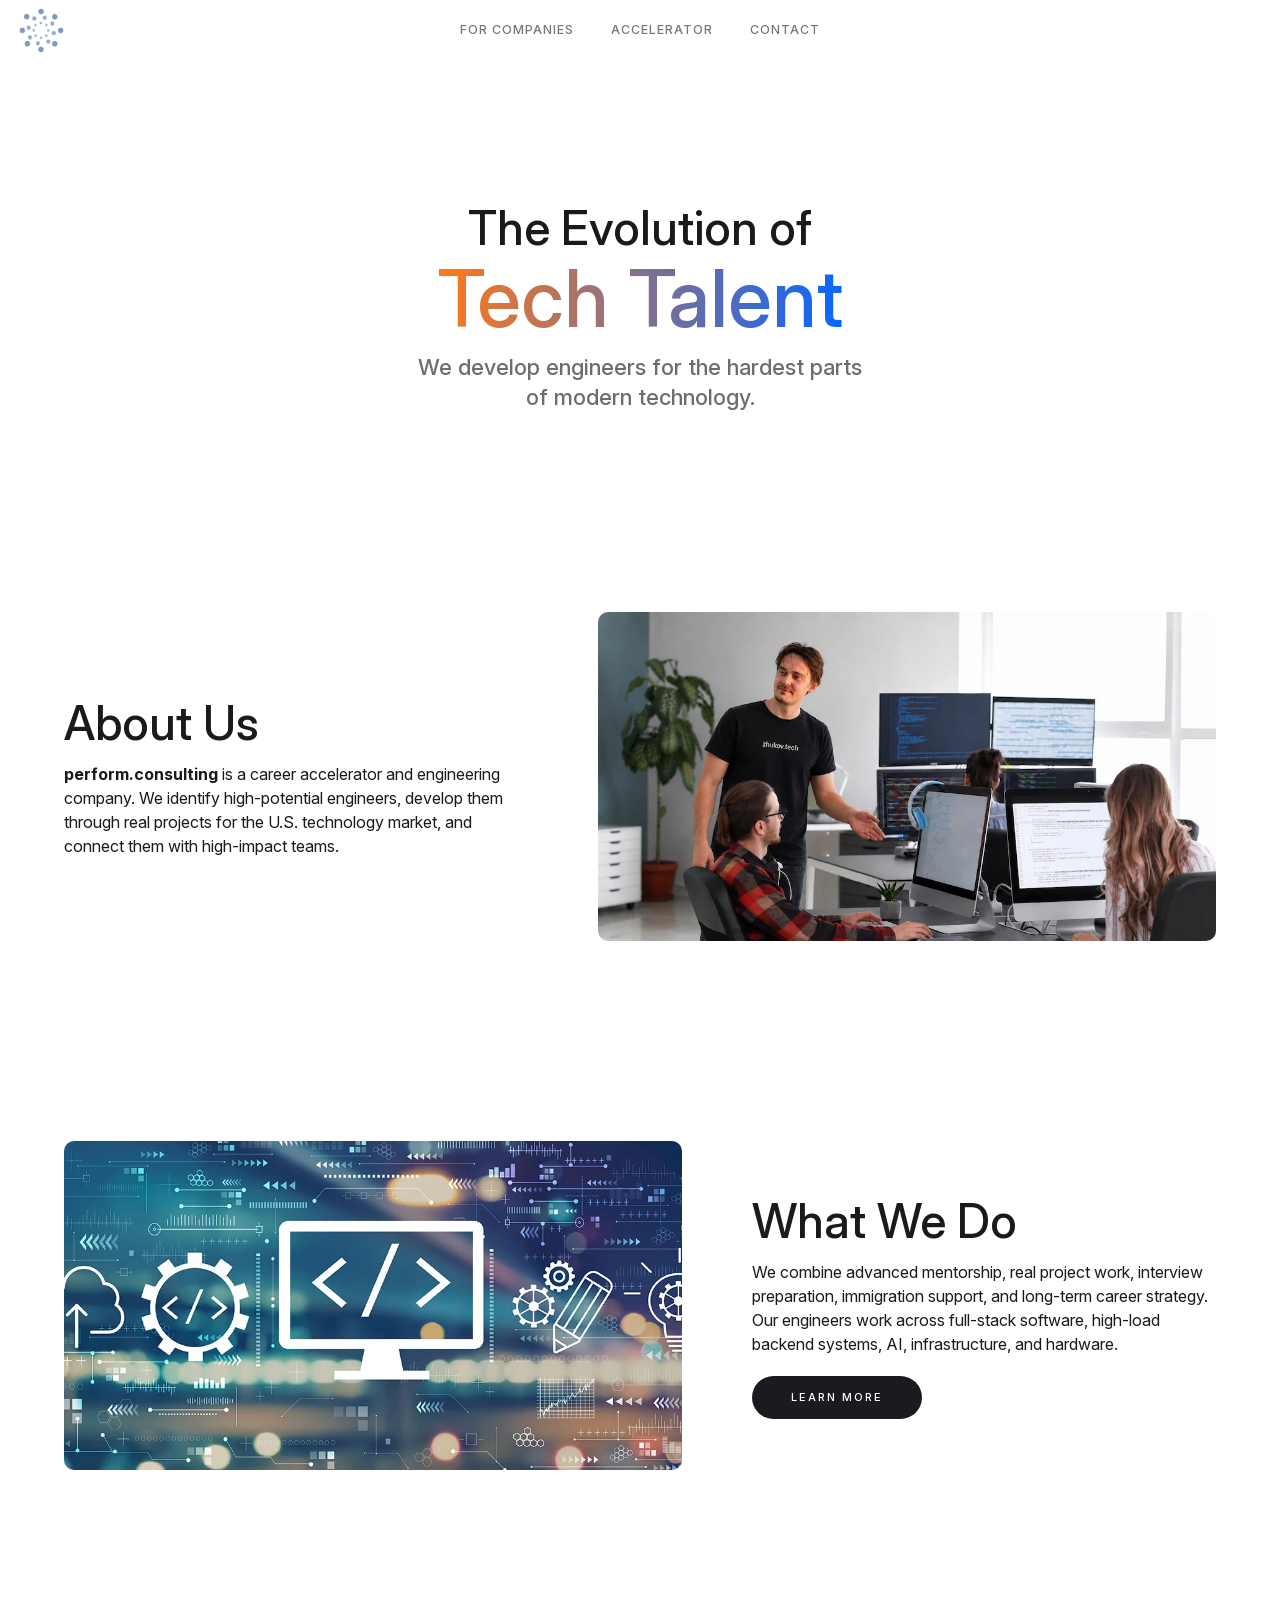
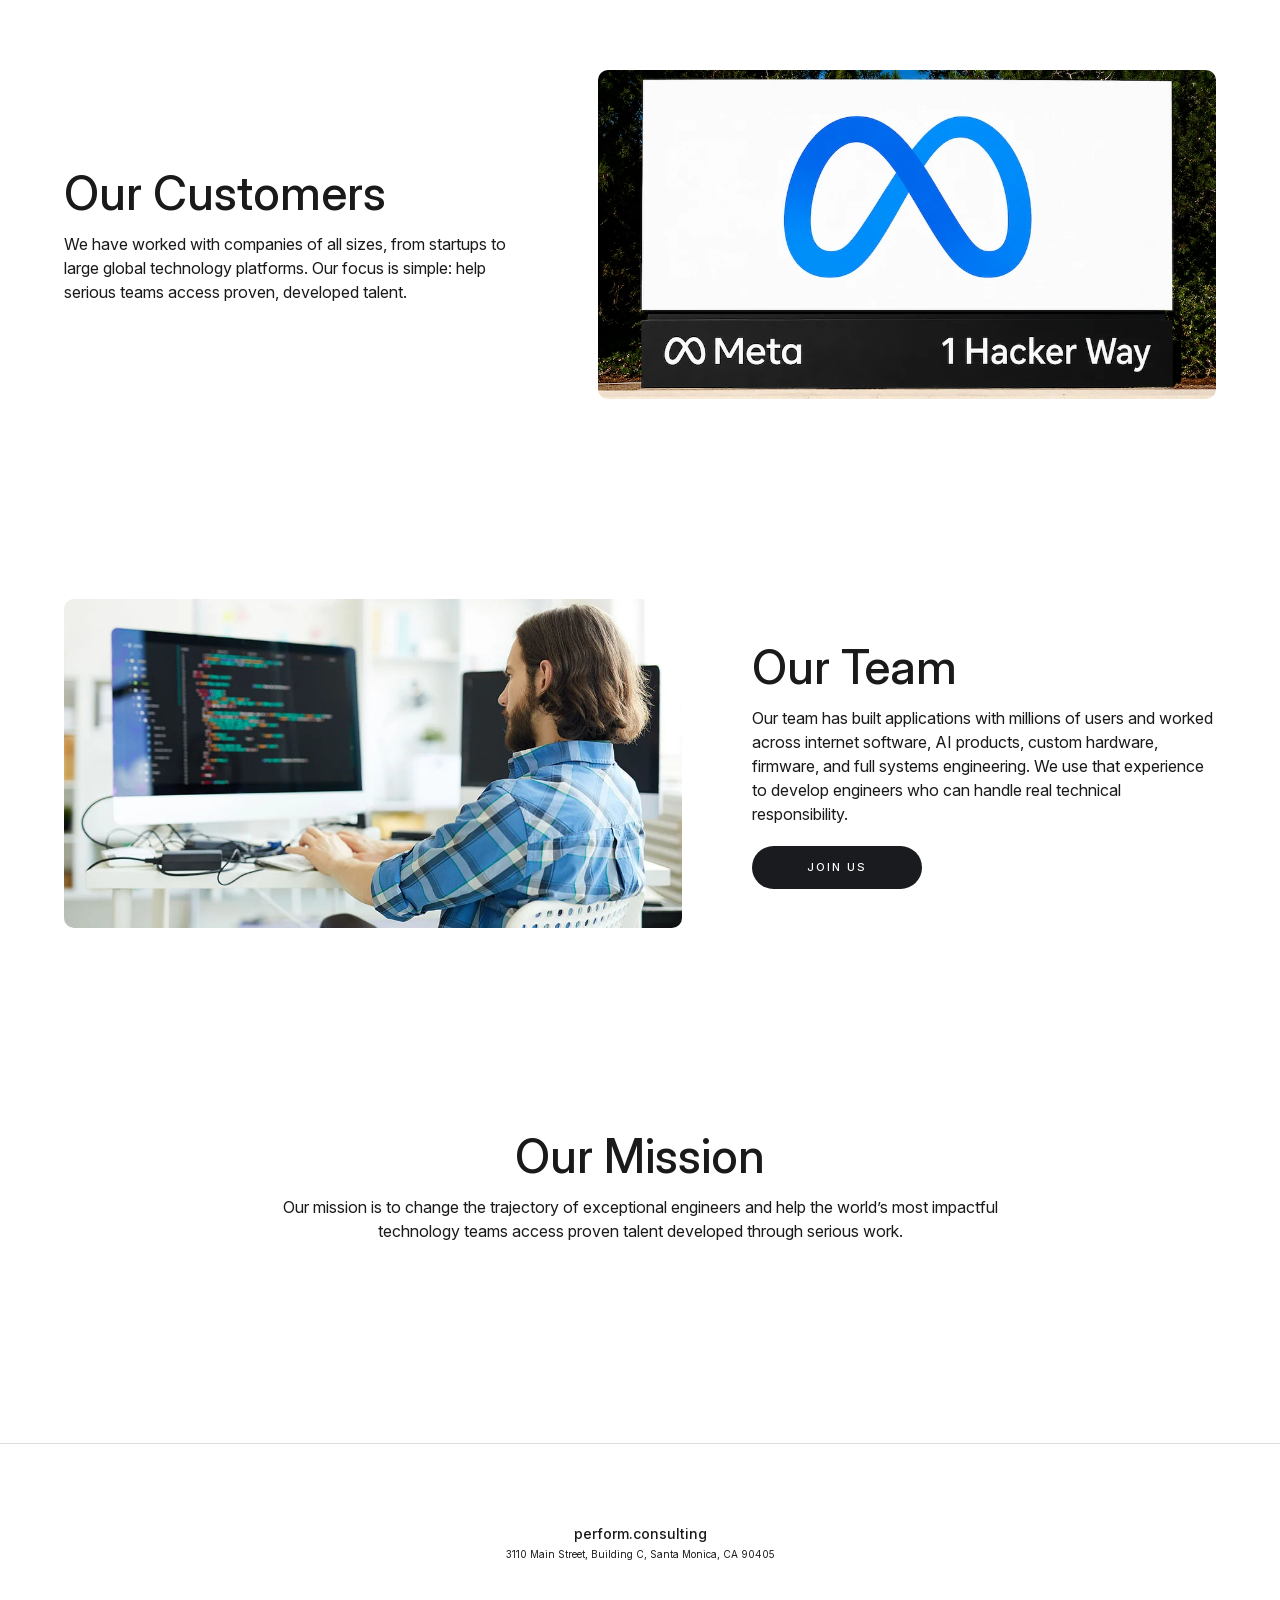
==== commit 4491c978: "Normalize site text rhythm" ====
--- a/index.html
+++ b/index.html
@@ -14,7 +14,7 @@
   <meta content="ZsxDKaGyRo-cMmP9hx0naSnuQwhyL4IqiapDIbpldpA" name="google-site-verification">
   <link href="css/normalize.css" rel="stylesheet" type="text/css">
   <link href="css/webflow.css" rel="stylesheet" type="text/css">
-  <link href="css/grigory-zhukov.webflow.css?v=20260527-subpage-widths" rel="stylesheet" type="text/css">
+  <link href="css/grigory-zhukov.webflow.css?v=20260527-text-rhythm-plus8" rel="stylesheet" type="text/css">
   <script type="text/javascript">!function(o,c){var n=c.documentElement,t=" w-mod-";n.className+=t+"js",("ontouchstart"in o||o.DocumentTouch&&c instanceof DocumentTouch)&&(n.className+=t+"touch")}(window,document);</script>
   <link href="images/favicon.png" rel="shortcut icon" type="image/x-icon">
   <link href="images/webclip.png" rel="apple-touch-icon">
--- a/css/grigory-zhukov.webflow.css
+++ b/css/grigory-zhukov.webflow.css
@@ -28,7 +28,7 @@
   font-family: Intervariable, Arial, sans-serif;
   font-size: 16px;
   font-weight: 400;
-  line-height: 28px;
+  line-height: 24px;
 }
 
 button,
@@ -44,7 +44,7 @@
   margin-bottom: 15px;
   font-size: 44px;
   font-weight: 400;
-  line-height: 62px;
+  line-height: 52px;
 }
 
 h2 {
@@ -52,7 +52,7 @@
   margin-bottom: 10px;
   font-size: 36px;
   font-weight: 400;
-  line-height: 50px;
+  line-height: 44px;
 }
 
 h3 {
@@ -60,7 +60,7 @@
   margin-bottom: 10px;
   font-size: 30px;
   font-weight: 400;
-  line-height: 46px;
+  line-height: 38px;
 }
 
 h4 {
@@ -68,7 +68,7 @@
   margin-bottom: 10px;
   font-size: 24px;
   font-weight: 400;
-  line-height: 38px;
+  line-height: 32px;
 }
 
 h5 {
@@ -76,7 +76,7 @@
   margin-bottom: 10px;
   font-size: 20px;
   font-weight: 500;
-  line-height: 34px;
+  line-height: 28px;
 }
 
 h6 {
@@ -84,7 +84,7 @@
   margin-bottom: 10px;
   font-size: 16px;
   font-weight: 500;
-  line-height: 28px;
+  line-height: 24px;
 }
 
 p {
@@ -136,7 +136,7 @@
   margin-bottom: 25px;
   padding: 15px 30px;
   font-size: 20px;
-  line-height: 34px;
+  line-height: 28px;
 }
 
 figure {
@@ -149,7 +149,7 @@
   text-align: center;
   margin-top: 5px;
   font-size: 14px;
-  line-height: 26px;
+  line-height: 22px;
 }
 
 .divider {
@@ -208,7 +208,7 @@
   margin-bottom: 0;
   font-size: 23px;
   font-weight: 600;
-  line-height: 33px;
+  line-height: 31px;
 }
 
 .paragraph-bigger.cc-bigger-light {
@@ -226,9 +226,9 @@
 .pccareertracktitle {
   opacity: 1;
   margin-bottom: 10px;
-  font-size: 33px;
+  font-size: 31px;
   font-weight: 500;
-  line-height: 41px;
+  line-height: 39px;
 }
 
 .button {
@@ -244,7 +244,7 @@
   padding: 12px 21px;
   font-size: 11px;
   font-weight: 500;
-  line-height: 20px;
+  line-height: 19px;
   text-decoration: none;
   transition: background-color .4s, opacity .4s, color .4s;
 }
@@ -261,7 +261,7 @@
 .button.cc-jumbo-button {
   padding: 16px 35px;
   font-size: 14px;
-  line-height: 26px;
+  line-height: 22px;
 }
 
 .button.cc-jumbo-button.cc-jumbo-white {
@@ -287,7 +287,7 @@
   background-color: #fff;
   padding: 16px 35px;
   font-size: 14px;
-  line-height: 26px;
+  line-height: 22px;
 }
 
 .button.cc-white-button:hover {
@@ -326,7 +326,7 @@
   margin-bottom: 10px;
   font-size: 18px;
   font-weight: 500;
-  line-height: 32px;
+  line-height: 26px;
 }
 
 .rich-text {
@@ -345,6 +345,7 @@
 .paragraph-light {
   opacity: .6;
   font-weight: 500;
+  line-height: calc(1em + 8px);
 }
 
 .heading-jumbo {
@@ -354,7 +355,7 @@
   margin-bottom: 10px;
   font-size: 64px;
   font-weight: 600;
-  line-height: 80px;
+  line-height: 72px;
 }
 
 .heading-jumbo.cc-white-heading-jumbo {
@@ -367,7 +368,7 @@
   margin-bottom: 15px;
   font-size: 36px;
   font-weight: 400;
-  line-height: 50px;
+  line-height: 44px;
 }
 
 .styleguide-button-wrap {
@@ -389,7 +390,7 @@
 
 .paragraph-small {
   font-size: 14px;
-  line-height: 26px;
+  line-height: 22px;
 }
 
 .logo-link {
@@ -437,7 +438,7 @@
   padding-bottom: 9px;
   font-size: 11px;
   font-weight: 600;
-  line-height: 20px;
+  line-height: 19px;
 }
 
 .navigation-item:hover {
@@ -571,12 +572,12 @@
 }
 
 .our-services-grid {
-  grid-column-gap: 20px;
-  grid-row-gap: 20px;
+  grid-column-gap: 15px;
+  grid-row-gap: 15px;
   text-align: center;
   grid-template-columns: 1fr 1fr 1fr;
   grid-template-areas: ".";
-  margin-bottom: 30px;
+  margin-bottom: 25px;
 }
 
 .section-heading-wrap {
@@ -587,7 +588,7 @@
 
 .service-icon {
   border-radius: 50%;
-  margin-bottom: 30px;
+  margin-bottom: 15px;
   margin-left: auto;
   margin-right: auto;
 }
@@ -598,7 +599,7 @@
   background-color: #202020;
   padding: 9px 30px;
   font-size: 14px;
-  line-height: 26px;
+  line-height: 22px;
 }
 
 .status-message.cc-success-message {
@@ -645,7 +646,7 @@
   margin-bottom: 18px;
   padding: 21px 20px;
   font-size: 14px;
-  line-height: 26px;
+  line-height: 22px;
   transition: border-color .4s;
 }
 
@@ -707,7 +708,7 @@
   margin-bottom: 40px;
   font-size: 16px;
   font-weight: 400;
-  line-height: 26px;
+  line-height: 24px;
 }
 
 .contact-map-grid {
@@ -734,7 +735,7 @@
   margin-bottom: 8px;
   font-size: 23px;
   font-weight: 500;
-  line-height: 33px;
+  line-height: 31px;
 }
 
 .contact-team-name-wrap {
@@ -790,7 +791,7 @@
   margin-bottom: 5px;
   font-size: 20px;
   font-weight: 400;
-  line-height: 34px;
+  line-height: 28px;
 }
 
 .projects-grid {
@@ -817,7 +818,7 @@
   margin-bottom: 5px;
   font-size: 20px;
   font-weight: 400;
-  line-height: 34px;
+  line-height: 28px;
   text-decoration: none;
 }
 
@@ -947,7 +948,7 @@
   margin-bottom: 10px;
   font-size: 30px;
   font-weight: 400;
-  line-height: 46px;
+  line-height: 38px;
   text-decoration: none;
 }
 
@@ -1099,7 +1100,7 @@
   margin-bottom: 10px;
   font-size: 24px;
   font-weight: 500;
-  line-height: 38px;
+  line-height: 32px;
   text-decoration: none;
 }
 
@@ -1149,14 +1150,14 @@
   font-family: Intervariable, Arial, sans-serif;
   font-size: 36px;
   font-weight: 700;
-  line-height: 48px;
+  line-height: 44px;
 }
 
 .bold-text {
   color: #000;
   font-size: 32px;
   font-weight: 700;
-  line-height: 36px;
+  line-height: 40px;
 }
 
 .paragraph {
@@ -1166,7 +1167,7 @@
   margin-bottom: 0;
   font-size: 16px;
   font-weight: 400;
-  line-height: 26px;
+  line-height: 24px;
 }
 
 .section.cc-store-home-wrap .home-section-wrap .paragraph {
@@ -1187,6 +1188,7 @@
   padding: 12px 30px;
   font-size: 14px;
   font-weight: 700;
+  line-height: 22px;
 }
 
 .primary-button-black:hover {
@@ -1219,7 +1221,7 @@
   font-size: 36px;
   font-style: normal;
   font-weight: 700;
-  line-height: 48px;
+  line-height: 44px;
 }
 
 .pcsectionheading {
@@ -1227,12 +1229,12 @@
   margin-bottom: 0;
   font-size: 47px;
   font-weight: 500;
-  line-height: 53px;
+  line-height: 55px;
 }
 
 .centered-container-pc.hero .pcsectionheading {
   font-size: 47px;
-  line-height: 53px;
+  line-height: 55px;
 }
 
 .intro-header-pc {
@@ -1271,13 +1273,13 @@
   margin-bottom: 10px;
   font-size: 47px;
   font-weight: 500;
-  line-height: 53px;
+  line-height: 55px;
 }
 
 .intro-header-pc .pchero-title-primary {
   display: block;
   font-size: 47px;
-  line-height: 53px;
+  line-height: 55px;
 }
 
 .intro-header-pc .pchero-title-secondary {
@@ -1363,7 +1365,7 @@
   text-align: center;
   font-size: 11px;
   font-weight: 700;
-  line-height: 20px;
+  line-height: 19px;
 }
 
 .container-copy {
@@ -1375,6 +1377,7 @@
 
 .text-span {
   font-size: 14px;
+  line-height: 22px;
 }
 
 .introheaderpcnarrow1 {
@@ -1505,6 +1508,7 @@
   margin-bottom: 10px;
   font-size: 18px;
   font-weight: 500;
+  line-height: 26px;
 }
 
 .paragraphcareersbottom {
@@ -1515,6 +1519,7 @@
   margin-bottom: 60px;
   font-size: 18px;
   font-weight: 500;
+  line-height: 26px;
 }
 
 .paragraphlightcareers {
@@ -1535,10 +1540,10 @@
 
 .paragraphbiggercareers {
   opacity: 1;
-  margin-bottom: 5px;
+  margin-bottom: 0;
   font-size: 18px;
   font-weight: 600;
-  line-height: 34px;
+  line-height: 26px;
 }
 
 .paragraphbiggercareers.cc-bigger-light {
@@ -1564,7 +1569,7 @@
 .pccareerlistblock {
   background-color: #f5f5f5;
   border-radius: 10px;
-  margin: 15px 0 30px;
+  margin: 10px 0 30px;
   padding: 17px 17px 12px;
 }
 
@@ -1580,7 +1585,7 @@
   margin-bottom: 8px;
   font-size: 16px;
   font-weight: 400;
-  line-height: 26px;
+  line-height: 24px;
 }
 
 .pccareerlistitem:last-child {
@@ -1609,6 +1614,7 @@
   margin-bottom: 10px;
   font-size: 18px;
   font-weight: 500;
+  line-height: 26px;
 }
 
 .body {
@@ -1627,7 +1633,7 @@
 
 .pcservicetypeph .pcsericetypeparagraph {
   font-size: 14px;
-  line-height: 24px;
+  line-height: 22px;
 }
 
 .pcsericetypeparagraph {
@@ -1635,7 +1641,7 @@
   margin-top: 10px;
   font-size: 17px;
   font-weight: 500;
-  line-height: 27px;
+  line-height: 25px;
 }
 
 .pcservicesbutton {
@@ -1650,7 +1656,7 @@
   padding: 12px 21px;
   font-size: 11px;
   font-weight: 500;
-  line-height: 20px;
+  line-height: 19px;
   text-decoration: none;
   transition: background-color .4s, opacity .4s, color .4s;
 }
@@ -1667,7 +1673,7 @@
 .pcservicesbutton.cc-jumbo-button {
   padding: 16px 35px;
   font-size: 14px;
-  line-height: 26px;
+  line-height: 22px;
 }
 
 .pcservicesbutton.cc-jumbo-button.cc-jumbo-white {
@@ -1693,7 +1699,7 @@
   background-color: #fff;
   padding: 16px 35px;
   font-size: 14px;
-  line-height: 26px;
+  line-height: 22px;
 }
 
 .pcservicesbutton.cc-white-button:hover {
@@ -1757,7 +1763,7 @@
 .formsubmitbutton.cc-jumbo-button {
   padding: 16px 35px;
   font-size: 14px;
-  line-height: 26px;
+  line-height: 22px;
 }
 
 .formsubmitbutton.cc-jumbo-button.cc-jumbo-white {
@@ -1783,7 +1789,7 @@
   background-color: #fff;
   padding: 16px 35px;
   font-size: 14px;
-  line-height: 26px;
+  line-height: 22px;
 }
 
 .formsubmitbutton.cc-white-button:hover {
@@ -1872,7 +1878,7 @@
   margin-bottom: 0;
   font-size: 47px;
   font-weight: 500;
-  line-height: 53px;
+  line-height: 55px;
 }
 
 .contact-form-heading-wrap .paragraph-bigger,
@@ -1882,7 +1888,7 @@
   margin-bottom: 0;
   font-size: 47px;
   font-weight: 500;
-  line-height: 53px;
+  line-height: 55px;
 }
 
 .pcsericetypeparagraph,
@@ -1899,12 +1905,13 @@
   color: #1a1a1a;
   font-size: 16px;
   font-weight: 400;
-  line-height: 26px;
+  line-height: 24px;
 }
 
 @media screen and (max-width: 991px) {
   .pcsectionheading {
     font-size: 47px;
+    line-height: 55px;
   }
 
   .section {
@@ -1939,12 +1946,12 @@
 
   .label {
     font-size: 16px;
-    line-height: 26px;
+    line-height: 24px;
   }
 
   .heading-jumbo {
     font-size: 56px;
-    line-height: 70px;
+    line-height: 64px;
   }
 
   .logo-link.w--current {
@@ -2015,7 +2022,6 @@
                    ". ."
                    / 1fr 1fr;
     width: auto;
-    margin-bottom: 40px;
     margin-left: auto;
     margin-right: auto;
   }
@@ -2040,7 +2046,6 @@
   }
 
   .contact-map-grid {
-    grid-template-columns: 1fr;
     grid-row-gap: 32px;
     margin-bottom: 70px;
   }
@@ -2178,7 +2183,7 @@
 
   .intro-header-pc .pchero-heading {
     font-size: 47px;
-    line-height: 53px;
+    line-height: 55px;
   }
 
   .pcsubpagehdr.cc-subpage .intro-content {
@@ -2188,12 +2193,12 @@
 
   .pcsubpageheading {
     font-size: 47px;
-    line-height: 53px;
+    line-height: 55px;
   }
 
   .intro-header-pc .pchero-title-primary {
     font-size: 47px;
-    line-height: 53px;
+    line-height: 55px;
   }
 
   .intro-header-pc .pchero-title-secondary {
@@ -2273,7 +2278,7 @@
   .section.cc-store-home-wrap .pcsectionheading,
   .centered-container-pc.hero .pcsectionheading {
     font-size: 46px;
-    line-height: 52px;
+    line-height: 54px;
   }
 
   .section {
@@ -2301,12 +2306,12 @@
 
   .paragraph-bigger {
     font-size: 23px;
-    line-height: 33px;
+    line-height: 31px;
   }
 
   .pccareertracktitle {
-    font-size: 33px;
-    line-height: 41px;
+    font-size: 31px;
+    line-height: 39px;
   }
 
   .button {
@@ -2321,12 +2326,12 @@
 
   .heading-jumbo {
     font-size: 50px;
-    line-height: 64px;
+    line-height: 58px;
   }
 
   .heading-jumbo-small {
     font-size: 30px;
-    line-height: 52px;
+    line-height: 38px;
   }
 
   .logo-link {
@@ -2357,7 +2362,7 @@
   }
 
   .our-services-grid {
-    grid-row-gap: 20px;
+    grid-row-gap: 15px;
     grid-template: "."
                    "."
                    "."
@@ -2385,9 +2390,22 @@
     margin-bottom: 34px;
   }
 
+  .contact-map-grid {
+    grid-template-columns: 1fr;
+  }
+
+  .contact-details {
+    text-align: left;
+    order: 1;
+  }
+
+  .contact-map {
+    order: 2;
+  }
+
   .contact-detail-title {
     font-size: 21px;
-    line-height: 30px;
+    line-height: 29px;
   }
 
   .text-field.cc-contact-field, .text-field.cc-textarea {
@@ -2401,7 +2419,7 @@
 
   .team-member-name {
     font-size: 16px;
-    line-height: 28px;
+    line-height: 24px;
   }
 
   .project-name-wrap {
@@ -2410,7 +2428,7 @@
 
   .project-name-link {
     font-size: 16px;
-    line-height: 28px;
+    line-height: 24px;
   }
 
   .detail-image {
@@ -2467,13 +2485,13 @@
 
   .paragraph {
     font-size: 15px;
-    line-height: 25px;
+    line-height: 23px;
   }
 
   .section.cc-store-home-wrap .home-section-wrap .paragraph {
     margin-top: 10px;
     font-size: 16px;
-    line-height: 26px;
+    line-height: 24px;
   }
 
   .centered-container-pc.hero .paragraph {
@@ -2557,12 +2575,17 @@
 
   .paragraphcareers, .paragraphcareersbottom {
     font-size: 16px;
-    line-height: 25px;
+    line-height: 24px;
   }
 
   .paragraphbiggercareers {
     font-size: 16px;
-    line-height: 28px;
+    line-height: 24px;
+  }
+
+  .pccareertracktitle {
+    font-size: 28px;
+    line-height: 36px;
   }
 
   .container-3 {
@@ -2572,7 +2595,7 @@
 
   .paragraphcareerstop {
     font-size: 16px;
-    line-height: 25px;
+    line-height: 24px;
   }
 
   .pcservicesbutton {
@@ -2598,7 +2621,7 @@
   .contact-form-heading-wrap .paragraph-bigger,
   .container-3 > .paragraph-bigger {
     font-size: 40px;
-    line-height: 46px;
+    line-height: 48px;
   }
 
   .pcsubpageheading {
@@ -2627,14 +2650,14 @@
   .details-wrap .paragraph-light,
   .contact-email-link {
     font-size: 15px;
-    line-height: 25px;
+    line-height: 23px;
   }
 }
 
 @media screen and (max-width: 479px) {
   h1 {
     font-size: 36px;
-    line-height: 52px;
+    line-height: 44px;
   }
 
   .button {
@@ -2649,7 +2672,7 @@
 
   .heading-jumbo {
     font-size: 36px;
-    line-height: 48px;
+    line-height: 44px;
   }
 
   .menu {
@@ -2748,19 +2771,19 @@
 
   .pcsectionheading {
     font-size: 40px;
-    line-height: 46px;
+    line-height: 48px;
   }
 
   .section.cc-store-home-wrap .pcsectionheading,
   .centered-container-pc.hero .pcsectionheading {
     font-size: 42px;
-    line-height: 48px;
+    line-height: 50px;
   }
 
   .section.cc-store-home-wrap .home-section-wrap .paragraph {
     margin-top: 8px;
     font-size: 16px;
-    line-height: 26px;
+    line-height: 24px;
   }
 
   .centered-container-pc.hero .paragraph {
@@ -2782,12 +2805,12 @@
   .intro-header-pc .pchero-heading {
     margin-bottom: 5px;
     font-size: 40px;
-    line-height: 46px;
+    line-height: 48px;
   }
 
   .intro-header-pc .pchero-title-primary {
     font-size: 40px;
-    line-height: 46px;
+    line-height: 48px;
   }
 
   .intro-header-pc .pchero-title-secondary {
@@ -2806,6 +2829,7 @@
     padding-left: 0;
     padding-right: 0;
     font-size: 11px;
+    line-height: 19px;
   }
 
   .introheaderpcnarrow2.cc-subpage {
@@ -2828,8 +2852,8 @@
   }
 
   .pccareertracktitle {
-    font-size: 33px;
-    line-height: 41px;
+    font-size: 28px;
+    line-height: 36px;
   }
 
   .container-3 {
@@ -2871,7 +2895,7 @@
 
   .pcsubpageheading {
     font-size: 40px;
-    line-height: 46px;
+    line-height: 48px;
   }
 }
 
@@ -3022,6 +3046,7 @@
   margin: 0;
   padding: 0;
   font-size: 13px;
+  line-height: 21px;
   display: block;
   position: fixed !important;
   inset: 0 0 auto;
@@ -3096,7 +3121,7 @@
   padding: 0 1.15rem;
   font-size: .77rem;
   font-weight: 500;
-  line-height: 3.35rem;
+  line-height: calc(.77rem + 8px);
   text-decoration: none;
   transition: color 140ms ease;
   position: relative;
@@ -3347,7 +3372,7 @@
     padding: 0 1rem;
     font-size: .98rem;
     font-weight: 500;
-    line-height: 1.15;
+    line-height: calc(.98rem + 8px);
     display: flex !important;
     box-shadow: none;
   }
@@ -3413,6 +3438,7 @@
   .navigation-items[data-nav-menu-open] .navigation-item.w-nav-link {
     white-space: normal;
     font-size: .96rem;
+    line-height: calc(.96rem + 8px);
   }
 }
 
@@ -3458,7 +3484,7 @@
   font-family: Intervariable, Arial, sans-serif;
   font-size: clamp(12px, calc(11.27px + .23vw), 14px);
   font-weight: 500;
-  line-height: 18px;
+  line-height: calc(clamp(12px, calc(11.27px + .23vw), 14px) + 8px);
   text-decoration: none;
 }
 
@@ -3475,6 +3501,6 @@
   color: #1a1a1a;
   font-size: 10px;
   font-weight: 400;
-  line-height: 20px;
+  line-height: 18px;
   display: block;
 }
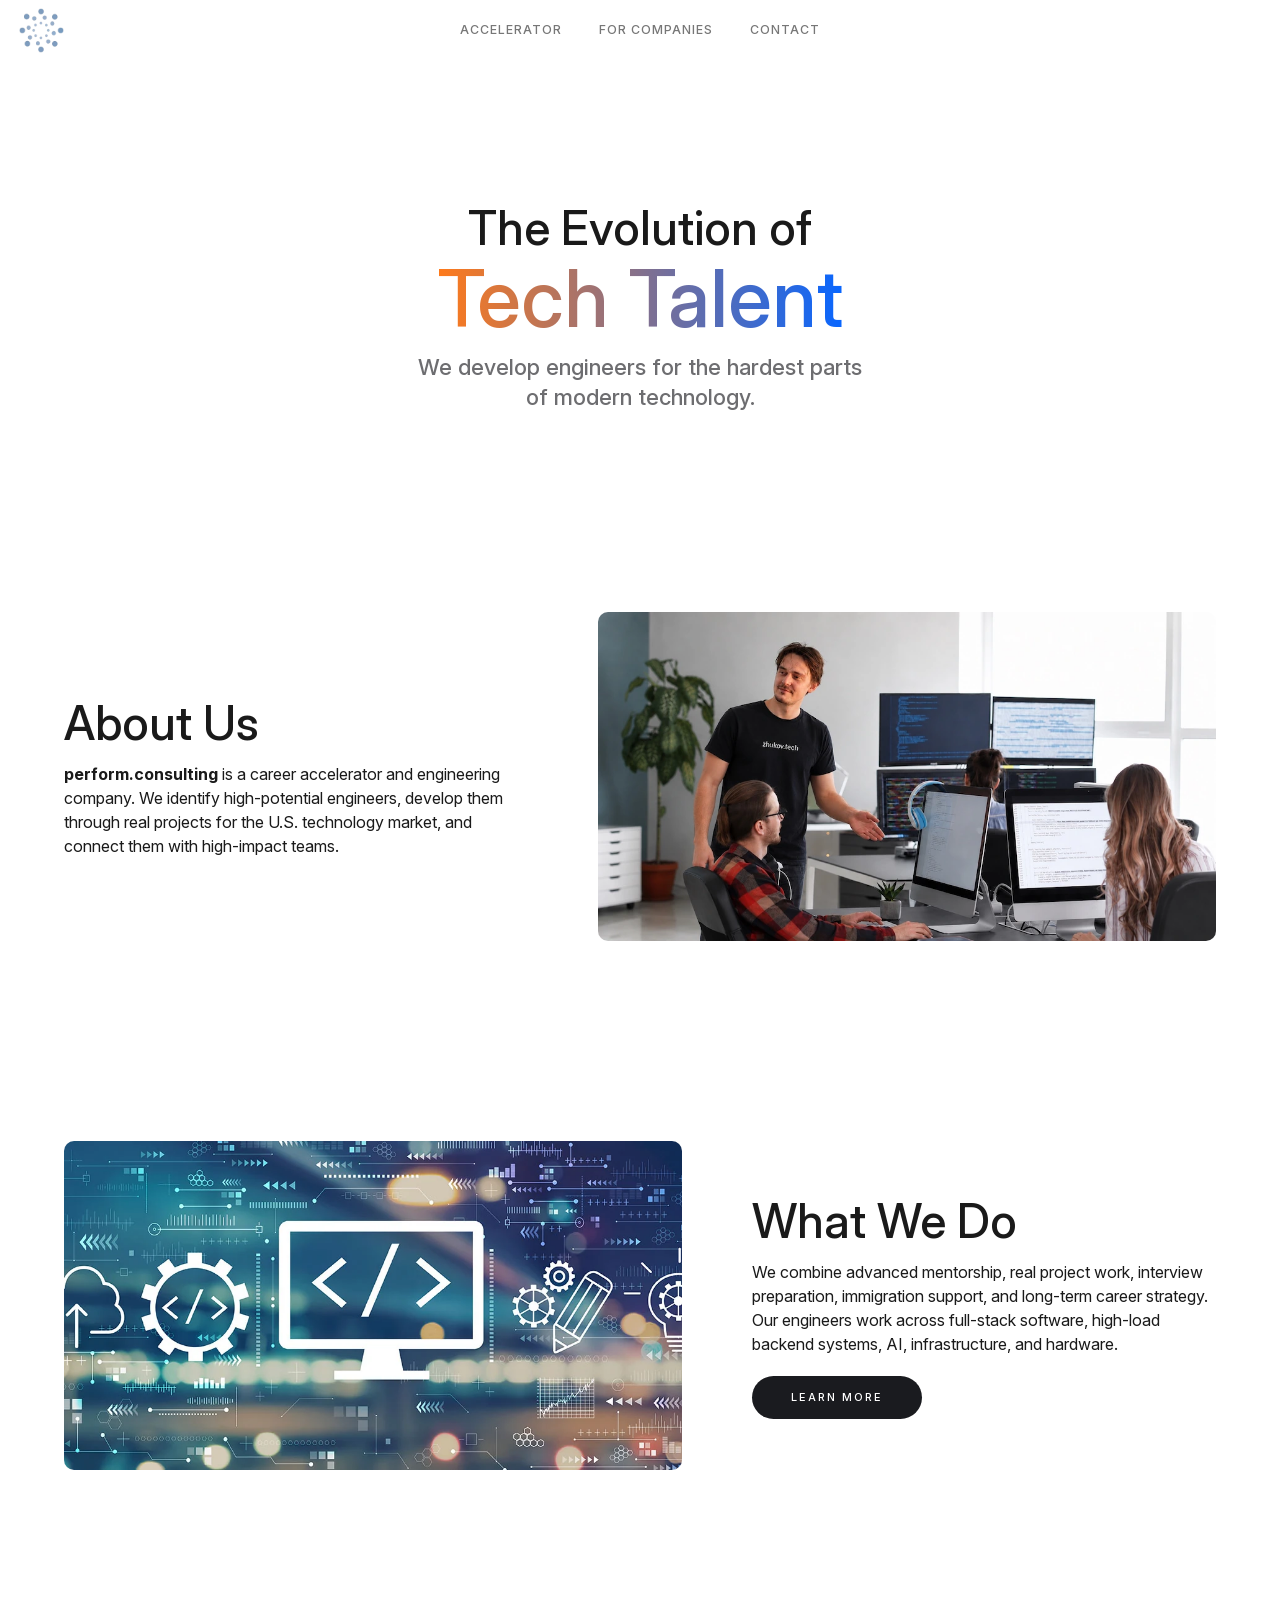
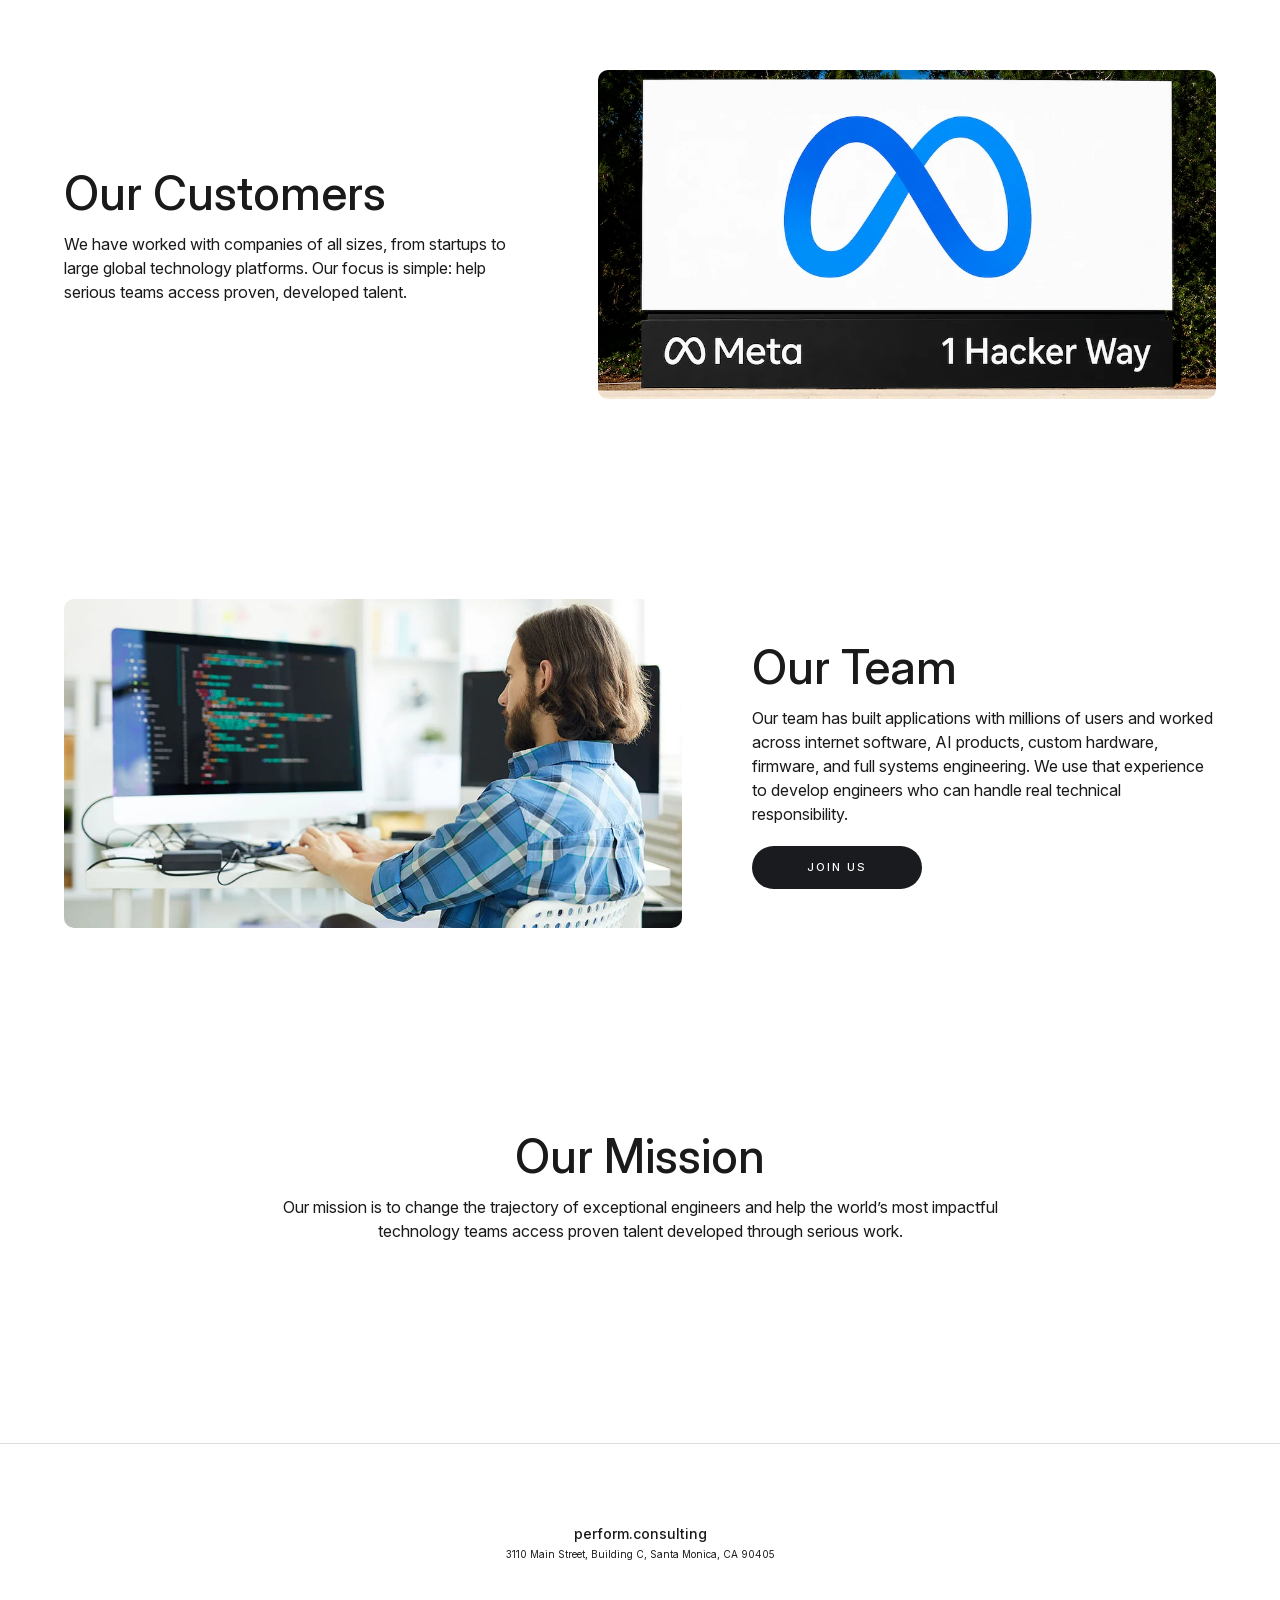
==== commit 9470e77d: "Swap primary navigation order" ====
--- a/index.html
+++ b/index.html
@@ -14,7 +14,7 @@
   <meta content="ZsxDKaGyRo-cMmP9hx0naSnuQwhyL4IqiapDIbpldpA" name="google-site-verification">
   <link href="css/normalize.css" rel="stylesheet" type="text/css">
   <link href="css/webflow.css" rel="stylesheet" type="text/css">
-  <link href="css/grigory-zhukov.webflow.css?v=20260527-text-rhythm-plus8" rel="stylesheet" type="text/css">
+  <link href="css/grigory-zhukov.webflow.css?v=20260528-career-track-title-size" rel="stylesheet" type="text/css">
   <script type="text/javascript">!function(o,c){var n=c.documentElement,t=" w-mod-";n.className+=t+"js",("ontouchstart"in o||o.DocumentTouch&&c instanceof DocumentTouch)&&(n.className+=t+"touch")}(window,document);</script>
   <link href="images/favicon.png" rel="shortcut icon" type="image/x-icon">
   <link href="images/webclip.png" rel="apple-touch-icon">
@@ -28,8 +28,8 @@
       <a href="./" aria-current="page" class="logo-link w-nav-brand w--current"><img src="images/logo_256x256.png" width="45" alt="" class="logo-image"></a>
       <div class="menu">
         <nav role="navigation" class="navigation-items w-nav-menu">
+          <a href="careers/" class="navigation-item w-nav-link">ACCELERATOR</a>
           <a href="forcompanies/" class="navigation-item w-nav-link">FOR COMPANIES</a>
-          <a href="careers/" class="navigation-item w-nav-link">ACCELERATOR</a>
           <a href="contact/" class="navigation-item w-nav-link">Contact</a>
         </nav>
         <div class="menu-button w-nav-button"></div>
--- a/css/grigory-zhukov.webflow.css
+++ b/css/grigory-zhukov.webflow.css
@@ -226,9 +226,9 @@
 .pccareertracktitle {
   opacity: 1;
   margin-bottom: 10px;
-  font-size: 31px;
+  font-size: 29px;
   font-weight: 500;
-  line-height: 39px;
+  line-height: 37px;
 }
 
 .button {
@@ -716,7 +716,7 @@
   grid-row-gap: 30px;
   grid-template-columns: minmax(0, 8fr) minmax(220px, 2fr);
   align-items: start;
-  margin-bottom: 100px;
+  margin-bottom: var(--pc-page-title-offset);
 }
 
 .contact-map {
@@ -732,10 +732,10 @@
 
 .contact-detail-title {
   color: #1a1a1a;
-  margin-bottom: 8px;
+  margin-bottom: 5px;
   font-size: 23px;
   font-weight: 500;
-  line-height: 31px;
+  line-height: 29px;
 }
 
 .contact-team-name-wrap {
@@ -962,7 +962,9 @@
 
 .contact-email-link {
   opacity: .6;
-  margin-bottom: 5px;
+  margin-top: -3px;
+  margin-bottom: 0;
+  display: block;
 }
 
 .contact-email-link:hover {
@@ -2047,7 +2049,7 @@
 
   .contact-map-grid {
     grid-row-gap: 32px;
-    margin-bottom: 70px;
+    margin-bottom: var(--pc-page-title-offset);
   }
 
   .get-in-touch-form {
@@ -2310,8 +2312,8 @@
   }
 
   .pccareertracktitle {
-    font-size: 31px;
-    line-height: 39px;
+    font-size: 29px;
+    line-height: 37px;
   }
 
   .button {
@@ -2392,10 +2394,12 @@
 
   .contact-map-grid {
     grid-template-columns: 1fr;
+    margin-bottom: 120px;
   }
 
   .contact-details {
-    text-align: left;
+    text-align: center;
+    justify-self: center;
     order: 1;
   }
 
@@ -2405,7 +2409,7 @@
 
   .contact-detail-title {
     font-size: 21px;
-    line-height: 29px;
+    line-height: 27px;
   }
 
   .text-field.cc-contact-field, .text-field.cc-textarea {
@@ -2584,8 +2588,8 @@
   }
 
   .pccareertracktitle {
-    font-size: 28px;
-    line-height: 36px;
+    font-size: 26px;
+    line-height: 34px;
   }
 
   .container-3 {
@@ -2710,7 +2714,7 @@
 
   .contact-map-grid {
     grid-row-gap: 28px;
-    margin-bottom: 60px;
+    margin-bottom: 120px;
   }
 
   .contact-map {
@@ -2852,8 +2856,8 @@
   }
 
   .pccareertracktitle {
-    font-size: 28px;
-    line-height: 36px;
+    font-size: 26px;
+    line-height: 34px;
   }
 
   .container-3 {
@@ -3033,7 +3037,12 @@
   --pc-nav-text: #777;
   --pc-nav-text-active: #1d1d1d;
   --pc-nav-accent: #7f9fbd;
-  --pc-mobile-pill-bg: #f9f9f9;
+  --pc-mobile-menu-button-bg: #1a1b1f;
+  --pc-mobile-menu-button-hover-bg: #32343a;
+  --pc-mobile-menu-button-active-bg: #43464d;
+  --pc-mobile-menu-button-current-bg: #fff;
+  --pc-mobile-menu-button-current-text: #1a1b1f;
+  --pc-page-title-offset: clamp(140px, 14vh, 180px);
 }
 
 .navigation.w-nav {
@@ -3078,18 +3087,41 @@
   justify-self: start;
   align-items: center;
   display: inline-flex;
+  -webkit-tap-highlight-color: transparent;
+  user-select: none;
+  -webkit-user-select: none;
+  touch-action: manipulation;
 }
 
 .logo-link:hover,
 .logo-link:focus {
   opacity: 1;
   color: inherit;
+  background: transparent;
+  outline: none;
+  box-shadow: none;
+}
+
+.logo-link:active {
+  background: transparent;
+  outline: none;
+  box-shadow: none;
+}
+
+.logo-link:focus-visible {
+  border-radius: 50%;
+  outline: 2px solid rgb(127 159 189 / .45);
+  outline-offset: 4px;
 }
 
 .navigation .logo-image {
   width: 45px;
   height: 45px;
   object-fit: contain;
+  user-select: none;
+  -webkit-user-select: none;
+  -webkit-user-drag: none;
+  -webkit-touch-callout: none;
 }
 
 .menu {
@@ -3318,7 +3350,7 @@
     height: 100dvh !important;
     min-height: 100vh;
     min-height: 100dvh;
-    padding: 4.65rem .9rem 2rem !important;
+    padding: clamp(6.875rem, calc(22vh - 30px), 11.125rem) .9rem 2rem !important;
     display: block !important;
     position: fixed !important;
     inset: 0 !important;
@@ -3343,12 +3375,26 @@
     margin: 0 auto 1.2rem;
     text-decoration: none;
     display: inline-flex !important;
+    -webkit-tap-highlight-color: transparent;
+    user-select: none;
+    -webkit-user-select: none;
+    touch-action: manipulation;
   }
 
   .navigation-items[data-nav-menu-open] .mobile-menu-logo-link:hover,
-  .navigation-items[data-nav-menu-open] .mobile-menu-logo-link:focus {
+  .navigation-items[data-nav-menu-open] .mobile-menu-logo-link:focus,
+  .navigation-items[data-nav-menu-open] .mobile-menu-logo-link:active {
     opacity: 1;
     color: var(--pc-nav-accent);
+    background: transparent;
+    outline: none;
+    box-shadow: none;
+  }
+
+  .navigation-items[data-nav-menu-open] .mobile-menu-logo-link:focus-visible {
+    border-radius: 50%;
+    outline: 2px solid rgb(127 159 189 / .45);
+    outline-offset: 4px;
   }
 
   .navigation-items[data-nav-menu-open] .mobile-menu-logo-link .logo-image {
@@ -3359,21 +3405,22 @@
 
   .navigation-items[data-nav-menu-open] .navigation-item,
   .navigation-items[data-nav-menu-open] .navigation-item.w-nav-link {
-    color: var(--pc-nav-text) !important;
+    color: #fff !important;
     text-align: center;
     letter-spacing: .09em;
-    background: var(--pc-mobile-pill-bg) !important;
+    background: var(--pc-mobile-menu-button-bg) !important;
     border-radius: 8em !important;
     justify-content: center;
     align-items: center;
-    width: min(18rem, calc(100vw - 1.8rem));
-    height: 3.45rem;
+    width: min(16.25rem, calc(100vw - 1.8rem));
+    height: 3.12rem;
     margin: 0 auto .55rem;
-    padding: 0 1rem;
-    font-size: .98rem;
-    font-weight: 500;
-    line-height: calc(.98rem + 8px);
+    padding: 0 .9rem;
+    font-size: .88rem;
+    font-weight: 400;
+    line-height: calc(.88rem + 8px);
     display: flex !important;
+    box-sizing: border-box;
     box-shadow: none;
   }
 
@@ -3383,8 +3430,13 @@
 
   .navigation-items[data-nav-menu-open] .navigation-item:hover,
   .navigation-items[data-nav-menu-open] .navigation-item:focus {
-    color: var(--pc-nav-text-active) !important;
-    background: #fff !important;
+    color: #fff !important;
+    background: var(--pc-mobile-menu-button-hover-bg) !important;
+  }
+
+  .navigation-items[data-nav-menu-open] .navigation-item:active {
+    color: #fff !important;
+    background: var(--pc-mobile-menu-button-active-bg) !important;
   }
 
   .navigation-items[data-nav-menu-open] .navigation-item.w--current,
@@ -3396,11 +3448,11 @@
   .navigation-items[data-nav-menu-open] .navigation-item.w--current:focus,
   .navigation-items[data-nav-menu-open] .navigation-item.sc-mobile-current:focus,
   .navigation-items[data-nav-menu-open] .navigation-item[aria-current="page"]:focus {
-    color: var(--pc-nav-text-active) !important;
-    background: #fff !important;
+    color: var(--pc-mobile-menu-button-current-text) !important;
+    background: var(--pc-mobile-menu-button-current-bg) !important;
     cursor: default;
     pointer-events: none;
-    box-shadow: none;
+    box-shadow: inset 0 0 0 1px rgb(26 27 31 / .12);
   }
 }
 
@@ -3437,8 +3489,26 @@
   .navigation-items[data-nav-menu-open] .navigation-item,
   .navigation-items[data-nav-menu-open] .navigation-item.w-nav-link {
     white-space: normal;
-    font-size: .96rem;
-    line-height: calc(.96rem + 8px);
+    font-size: .86rem;
+    line-height: calc(.86rem + 8px);
+  }
+}
+
+@media screen and (max-width: 991px) {
+  body {
+    --pc-page-title-offset: 110px;
+  }
+}
+
+@media screen and (max-width: 767px) {
+  body {
+    --pc-page-title-offset: 103px;
+  }
+}
+
+@media screen and (max-width: 479px) {
+  body {
+    --pc-page-title-offset: 79px;
   }
 }
 
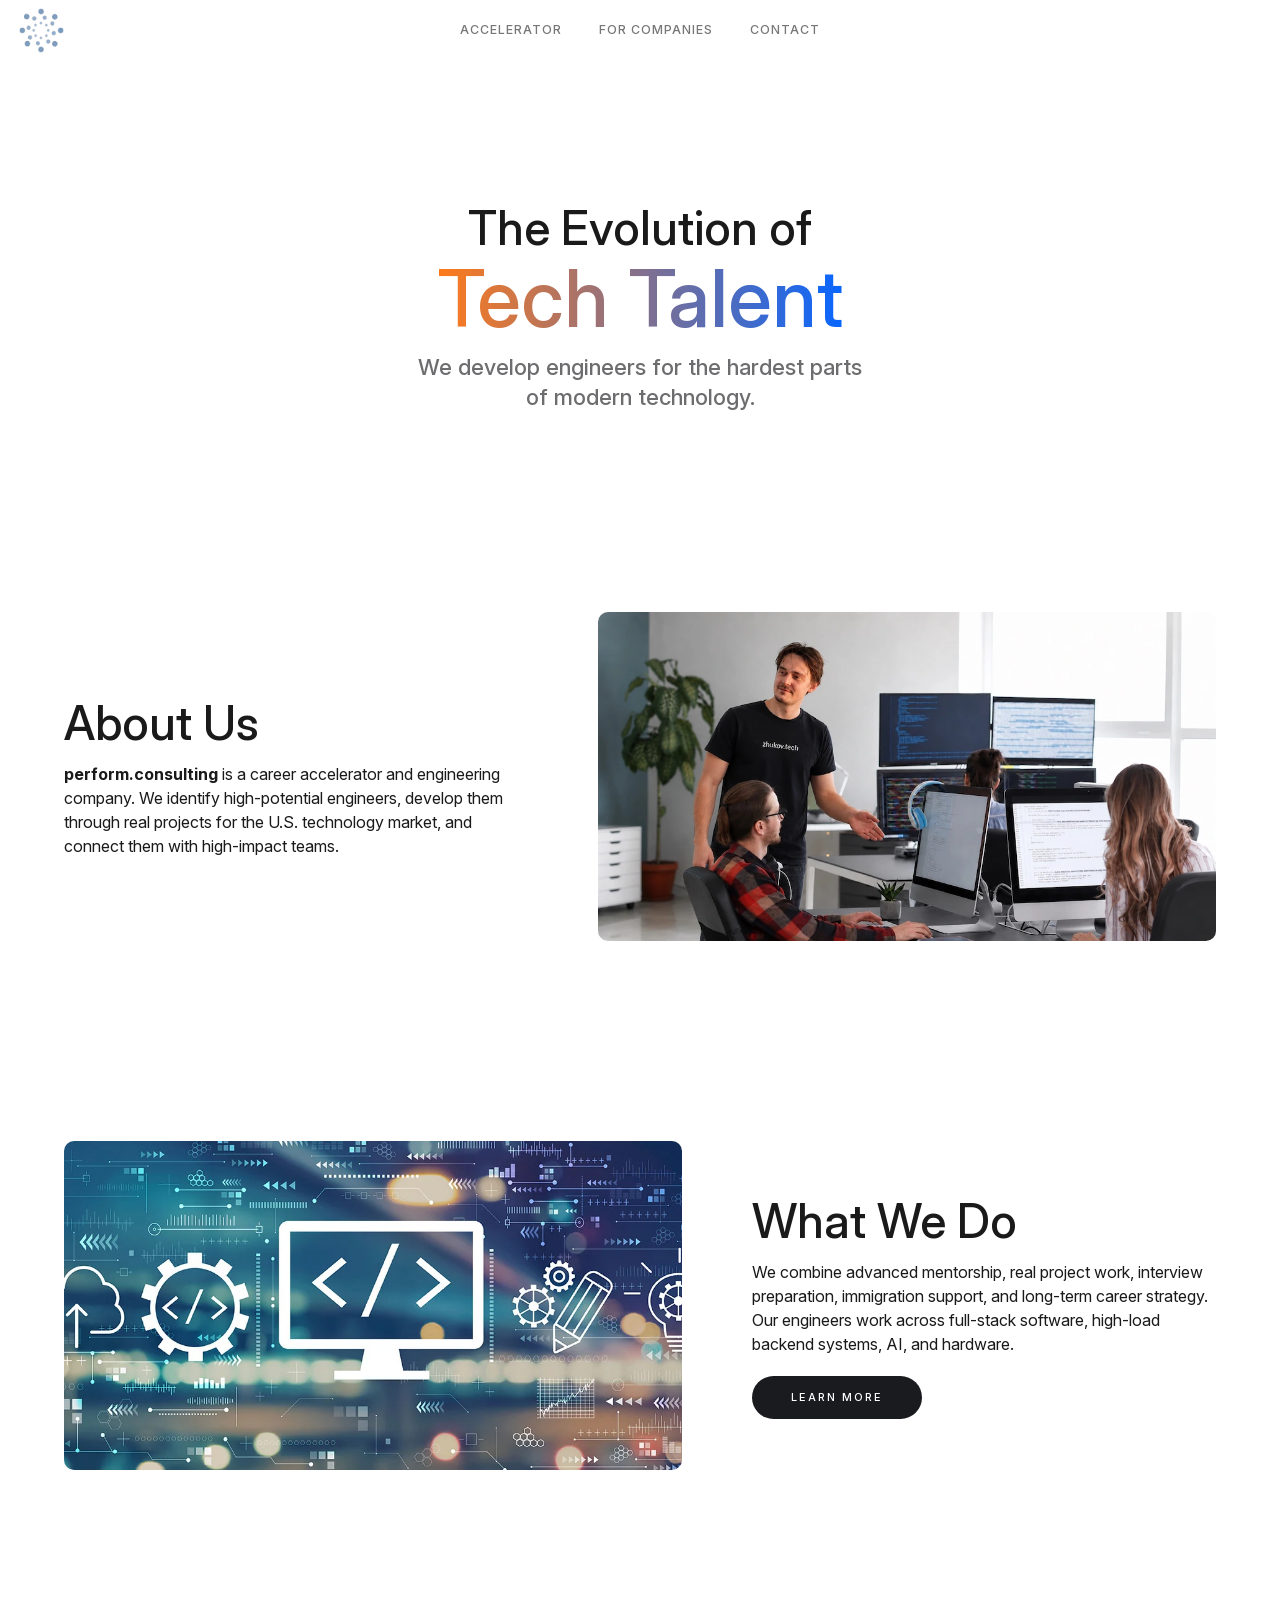
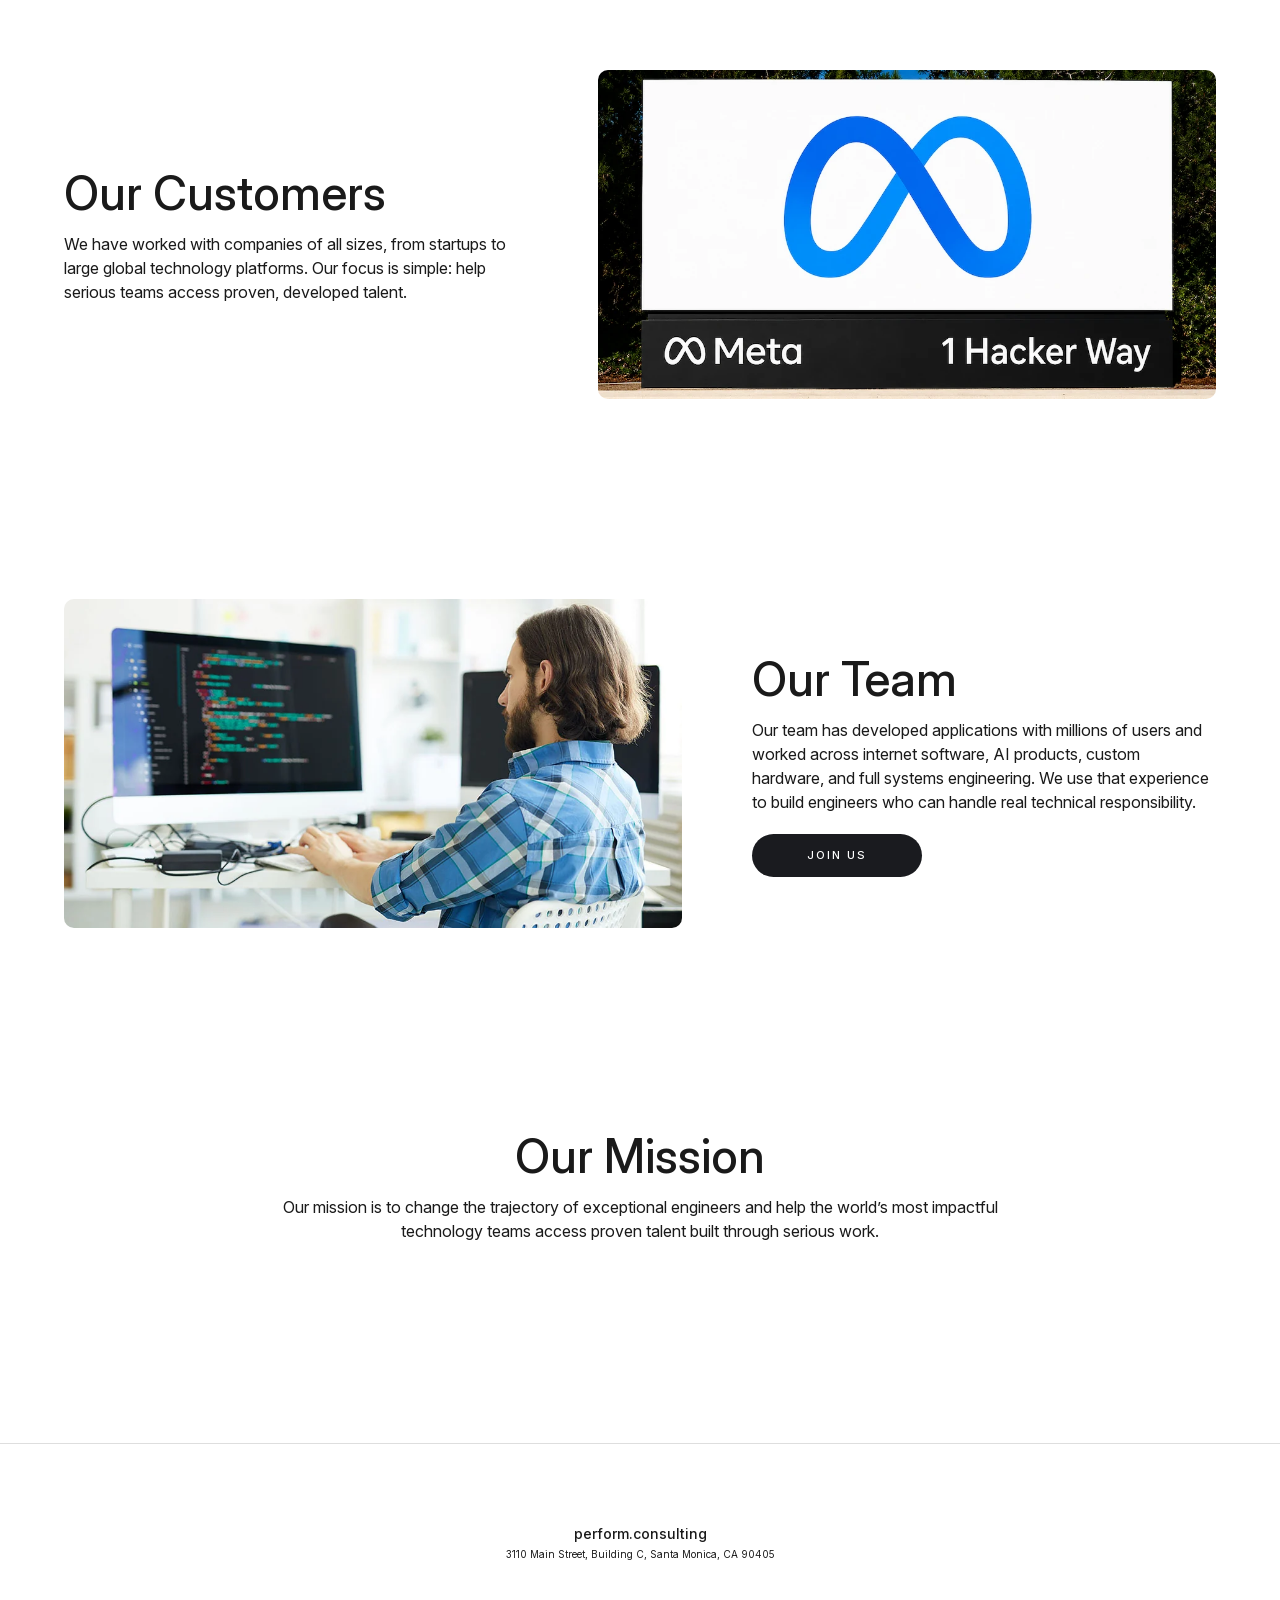
==== commit e1966af3: "Update site positioning copy" ====
--- a/index.html
+++ b/index.html
@@ -59,7 +59,7 @@
           <div id="w-node-_86e64837-0616-515b-4568-76c147234d41-0a037ee3">
             <div class="home-section-wrap">
               <h2 class="pcsectionheading">What We Do</h2>
-              <p class="paragraph">We combine advanced mentorship, real project work, interview preparation, immigration support, and long-term career strategy. Our engineers work across full-stack software, high-load backend systems, AI, infrastructure, and hardware.</p>
+              <p class="paragraph">We combine advanced mentorship, real project work, interview preparation, immigration support, and long-term career strategy. Our engineers work across full-stack software, high-load backend systems, AI, and hardware.</p>
             </div>
             <a href="forcompanies/" class="button w-inline-block">
               <div class="text-block">Learn More</div>
@@ -78,7 +78,7 @@
           <div id="w-node-_979687c5-6141-2659-eeae-2a353567b558-0a037ee3">
             <div class="home-section-wrap">
               <h2 class="pcsectionheading">Our Team</h2>
-              <p class="paragraph">Our team has built applications with millions of users and worked across internet software, AI products, custom hardware, firmware, and full systems engineering. We use that experience to develop engineers who can handle real technical responsibility.</p>
+              <p class="paragraph">Our team has developed applications with millions of users and worked across internet software, AI products, custom hardware, and full systems engineering. We use that experience to build engineers who can handle real technical responsibility.</p>
             </div>
             <a href="careers/" class="button w-inline-block">
               <div class="text-block">JOIN US</div>
@@ -94,7 +94,7 @@
         <div class="hero-centered-section">
           <div class="centered-container-pc hero">
             <h1 class="pcheading"><strong class="pcsectionheading">Our Mission</strong></h1>
-            <p class="paragraph">Our mission is to change the trajectory of exceptional engineers and help the world&rsquo;s most impactful technology teams access proven talent developed through serious work.</p>
+            <p class="paragraph">Our mission is to change the trajectory of exceptional engineers and help the world&rsquo;s most impactful technology teams access proven talent built through serious work.</p>
           </div>
         </div>
       </div>
--- a/css/grigory-zhukov.webflow.css
+++ b/css/grigory-zhukov.webflow.css
@@ -3033,15 +3033,16 @@
 
 body {
   --pc-nav-bg: rgb(255 255 255 / .7);
-  --pc-mobile-menu-bg: rgb(255 255 255 / .95);
+  --pc-mobile-menu-bg: rgb(255 255 255 / .76);
+  --pc-mobile-menu-blur: 32px;
+  --pc-mobile-page-blur: 14px;
+  --pc-mobile-menu-top-space: clamp(6.875rem, calc(22vh - 30px), 11.125rem);
   --pc-nav-text: #777;
   --pc-nav-text-active: #1d1d1d;
   --pc-nav-accent: #7f9fbd;
   --pc-mobile-menu-button-bg: #1a1b1f;
   --pc-mobile-menu-button-hover-bg: #32343a;
   --pc-mobile-menu-button-active-bg: #43464d;
-  --pc-mobile-menu-button-current-bg: #fff;
-  --pc-mobile-menu-button-current-text: #1a1b1f;
   --pc-page-title-offset: clamp(140px, 14vh, 180px);
 }
 
@@ -3088,13 +3089,28 @@
   align-items: center;
   display: inline-flex;
   -webkit-tap-highlight-color: transparent;
+  -webkit-touch-callout: none;
   user-select: none;
   -webkit-user-select: none;
   touch-action: manipulation;
 }
 
+.logo-link *,
+.mobile-menu-logo-link,
+.mobile-menu-logo-link *,
+.mobile-menu-nav-button,
+.mobile-menu-nav-button * {
+  -webkit-tap-highlight-color: transparent;
+  -webkit-touch-callout: none;
+  -webkit-user-select: none;
+  user-select: none;
+  -webkit-user-drag: none;
+}
+
 .logo-link:hover,
-.logo-link:focus {
+.logo-link:focus,
+.mobile-menu-logo-link:focus,
+.mobile-menu-nav-button:focus {
   opacity: 1;
   color: inherit;
   background: transparent;
@@ -3102,7 +3118,9 @@
   box-shadow: none;
 }
 
-.logo-link:active {
+.logo-link:active,
+.mobile-menu-logo-link:active,
+.mobile-menu-nav-button:active {
   background: transparent;
   outline: none;
   box-shadow: none;
@@ -3188,7 +3206,8 @@
 }
 
 .menu-button.w-nav-button,
-.mobile-menu-logo-link {
+.mobile-menu-logo-link,
+.mobile-menu-nav-button {
   display: none;
 }
 
@@ -3230,6 +3249,21 @@
   body.sc-menu-open .navigation .logo-link {
     opacity: 0;
     pointer-events: none;
+  }
+
+  body.sc-menu-open .navigation.w-nav {
+    background-color: transparent;
+    -webkit-backdrop-filter: none;
+    backdrop-filter: none;
+  }
+
+  body.sc-menu-open .navigation-wrap {
+    background: transparent;
+  }
+
+  body.sc-menu-open > :not(.navigation) {
+    filter: blur(var(--pc-mobile-page-blur));
+    transform: translateZ(0);
   }
 
   .navigation > .navigation-wrap > .logo-link .logo-image {
@@ -3330,9 +3364,7 @@
   body.sc-menu-open .navigation .w-nav-overlay,
   .navigation .w-nav-overlay:has(.navigation-items[data-nav-menu-open]) {
     pointer-events: auto;
-    background: var(--pc-mobile-menu-bg);
-    -webkit-backdrop-filter: blur(18px);
-    backdrop-filter: blur(18px);
+    background: transparent;
     height: 100vh !important;
     height: 100dvh !important;
     position: fixed;
@@ -3344,13 +3376,15 @@
   .navigation-items[data-nav-menu-open] {
     text-align: center;
     background-color: var(--pc-mobile-menu-bg) !important;
+    -webkit-backdrop-filter: blur(var(--pc-mobile-menu-blur)) saturate(110%);
+    backdrop-filter: blur(var(--pc-mobile-menu-blur)) saturate(110%);
     width: 100%;
     min-width: 0;
     height: 100vh !important;
     height: 100dvh !important;
     min-height: 100vh;
     min-height: 100dvh;
-    padding: clamp(6.875rem, calc(22vh - 30px), 11.125rem) .9rem 2rem !important;
+    padding: var(--pc-mobile-menu-top-space) .9rem 2rem !important;
     display: block !important;
     position: fixed !important;
     inset: 0 !important;
@@ -3366,13 +3400,19 @@
   }
 
   .navigation-items[data-nav-menu-open] .mobile-menu-logo-link {
+    -webkit-appearance: none;
+    appearance: none;
     opacity: 1;
     color: var(--pc-nav-accent);
+    background: transparent;
+    border: 0;
     justify-content: center;
     align-items: center;
     width: 4rem;
     height: 4rem;
     margin: 0 auto 1.2rem;
+    padding: 0;
+    font: inherit;
     text-decoration: none;
     display: inline-flex !important;
     -webkit-tap-highlight-color: transparent;
@@ -3403,12 +3443,20 @@
     object-fit: contain;
   }
 
-  .navigation-items[data-nav-menu-open] .navigation-item,
-  .navigation-items[data-nav-menu-open] .navigation-item.w-nav-link {
+  .navigation-items[data-nav-menu-open] > .navigation-item,
+  .navigation-items[data-nav-menu-open] > .navigation-item.w-nav-link {
+    display: none !important;
+  }
+
+  .navigation-items[data-nav-menu-open] .mobile-menu-nav-button {
+    -webkit-appearance: none;
+    appearance: none;
     color: #fff !important;
     text-align: center;
     letter-spacing: .09em;
+    text-transform: uppercase;
     background: var(--pc-mobile-menu-button-bg) !important;
+    border: 0;
     border-radius: 8em !important;
     justify-content: center;
     align-items: center;
@@ -3416,43 +3464,30 @@
     height: 3.12rem;
     margin: 0 auto .55rem;
     padding: 0 .9rem;
+    font-family: inherit;
     font-size: .88rem;
     font-weight: 400;
     line-height: calc(.88rem + 8px);
+    touch-action: manipulation;
     display: flex !important;
     box-sizing: border-box;
+    cursor: pointer;
     box-shadow: none;
   }
 
-  .navigation-items[data-nav-menu-open] .navigation-item:after {
+  .navigation-items[data-nav-menu-open] .mobile-menu-nav-button:after {
     display: none;
   }
 
-  .navigation-items[data-nav-menu-open] .navigation-item:hover,
-  .navigation-items[data-nav-menu-open] .navigation-item:focus {
+  .navigation-items[data-nav-menu-open] .mobile-menu-nav-button:hover,
+  .navigation-items[data-nav-menu-open] .mobile-menu-nav-button:focus {
     color: #fff !important;
     background: var(--pc-mobile-menu-button-hover-bg) !important;
   }
 
-  .navigation-items[data-nav-menu-open] .navigation-item:active {
+  .navigation-items[data-nav-menu-open] .mobile-menu-nav-button:active {
     color: #fff !important;
     background: var(--pc-mobile-menu-button-active-bg) !important;
-  }
-
-  .navigation-items[data-nav-menu-open] .navigation-item.w--current,
-  .navigation-items[data-nav-menu-open] .navigation-item.sc-mobile-current,
-  .navigation-items[data-nav-menu-open] .navigation-item[aria-current="page"],
-  .navigation-items[data-nav-menu-open] .navigation-item.w--current:hover,
-  .navigation-items[data-nav-menu-open] .navigation-item.sc-mobile-current:hover,
-  .navigation-items[data-nav-menu-open] .navigation-item[aria-current="page"]:hover,
-  .navigation-items[data-nav-menu-open] .navigation-item.w--current:focus,
-  .navigation-items[data-nav-menu-open] .navigation-item.sc-mobile-current:focus,
-  .navigation-items[data-nav-menu-open] .navigation-item[aria-current="page"]:focus {
-    color: var(--pc-mobile-menu-button-current-text) !important;
-    background: var(--pc-mobile-menu-button-current-bg) !important;
-    cursor: default;
-    pointer-events: none;
-    box-shadow: inset 0 0 0 1px rgb(26 27 31 / .12);
   }
 }
 
@@ -3486,8 +3521,7 @@
     left: auto;
   }
 
-  .navigation-items[data-nav-menu-open] .navigation-item,
-  .navigation-items[data-nav-menu-open] .navigation-item.w-nav-link {
+  .navigation-items[data-nav-menu-open] .mobile-menu-nav-button {
     white-space: normal;
     font-size: .86rem;
     line-height: calc(.86rem + 8px);
